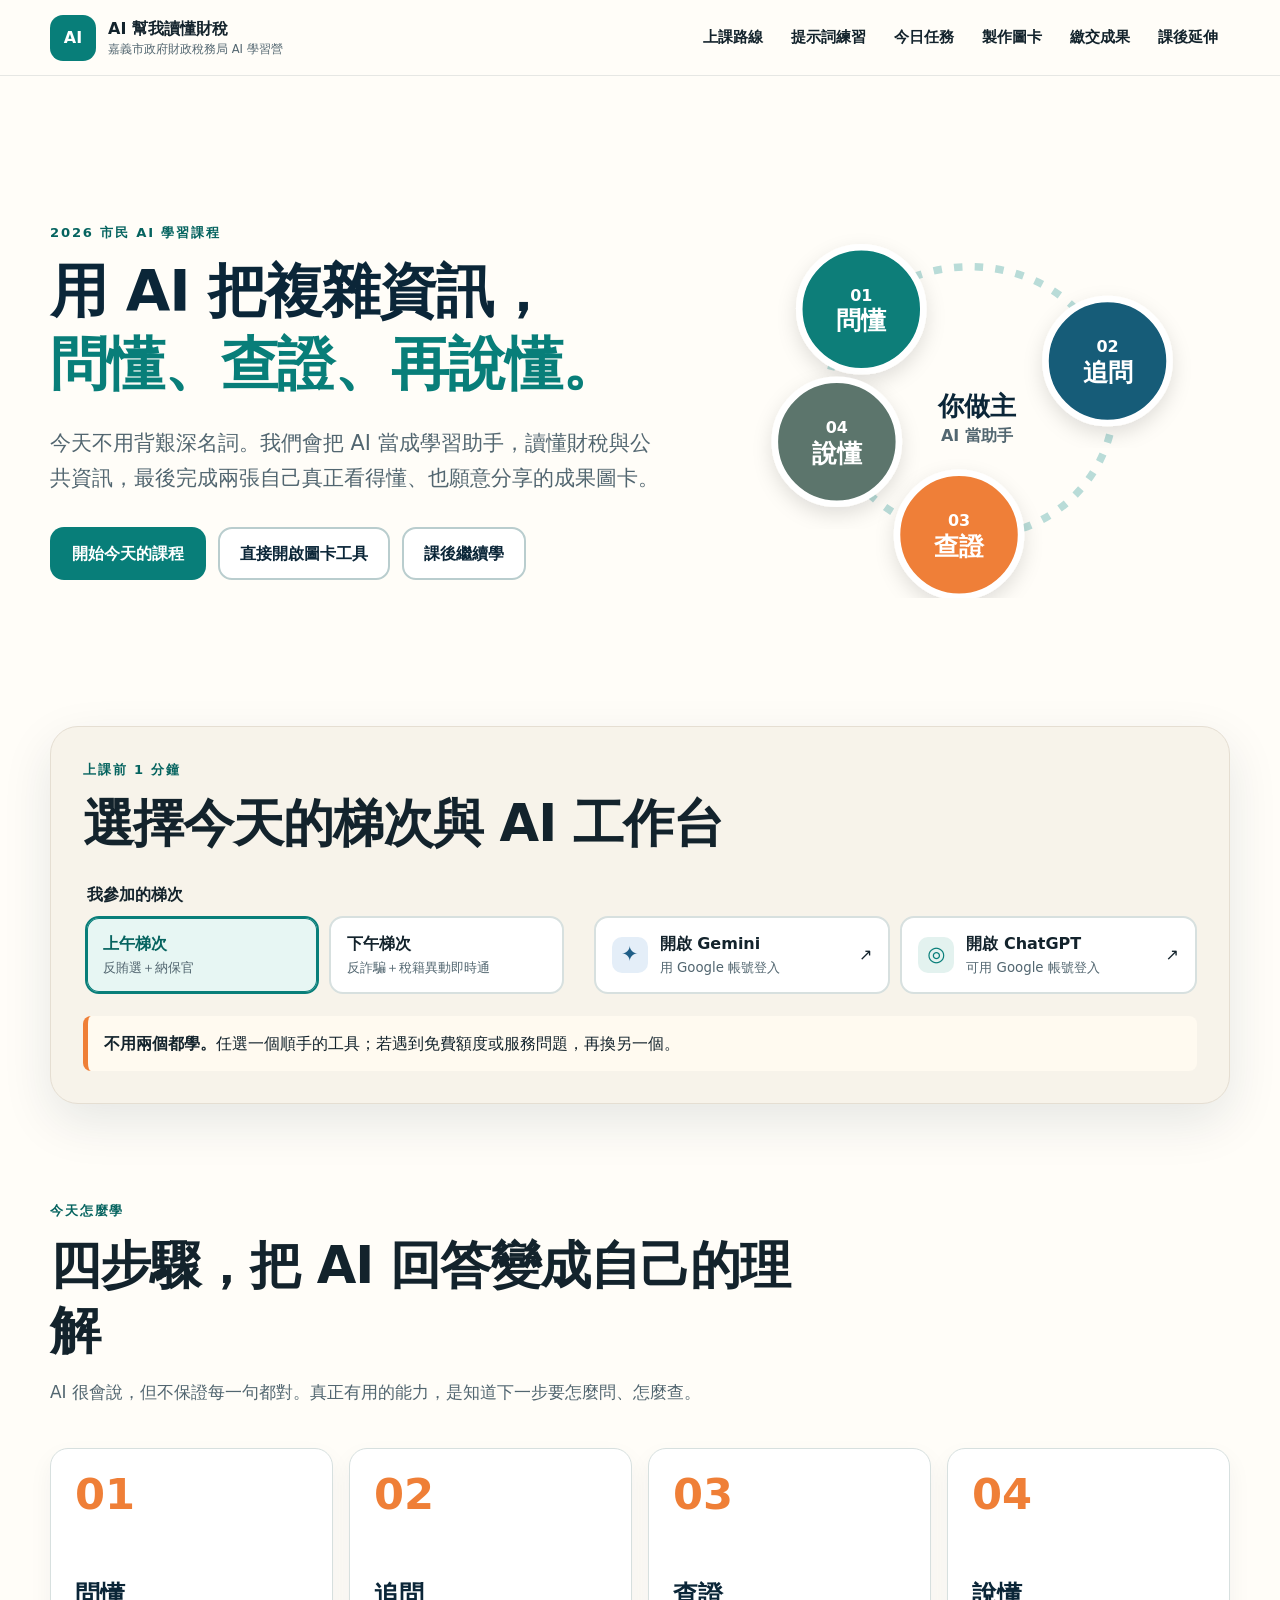
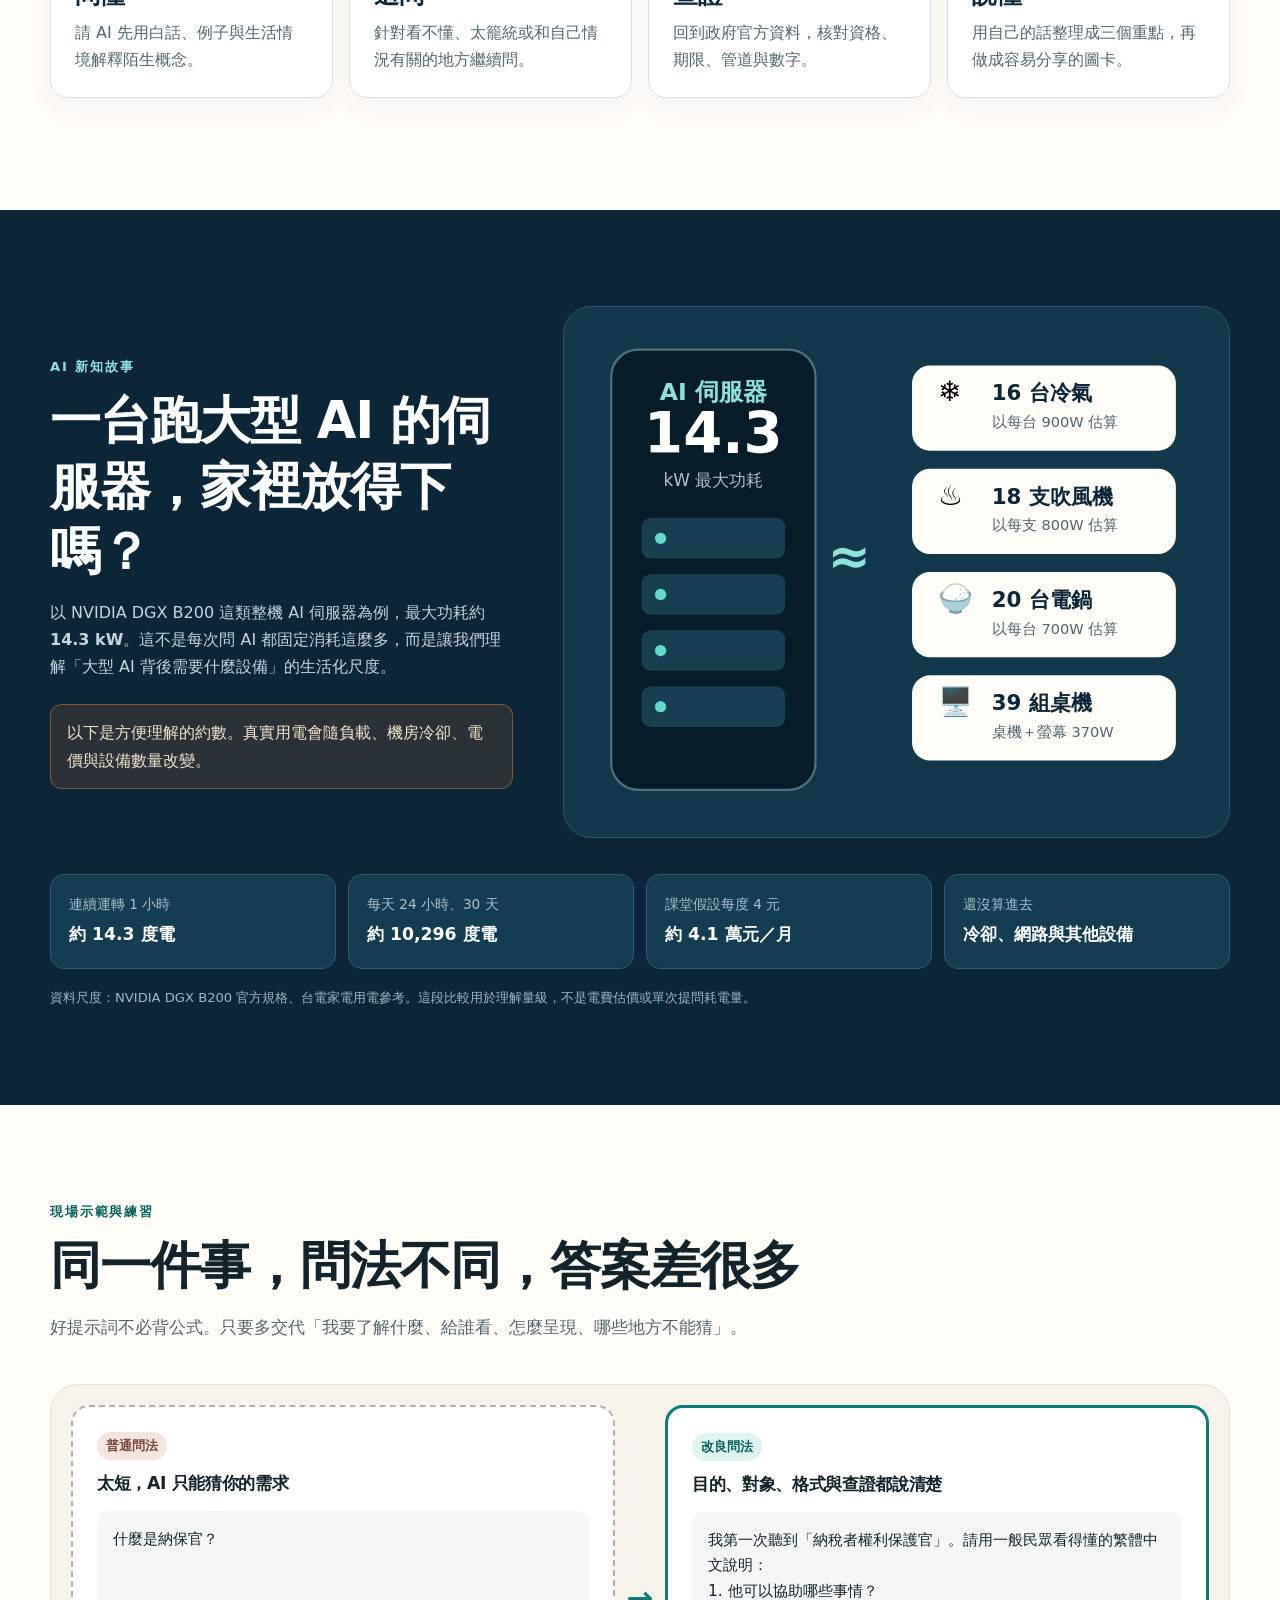
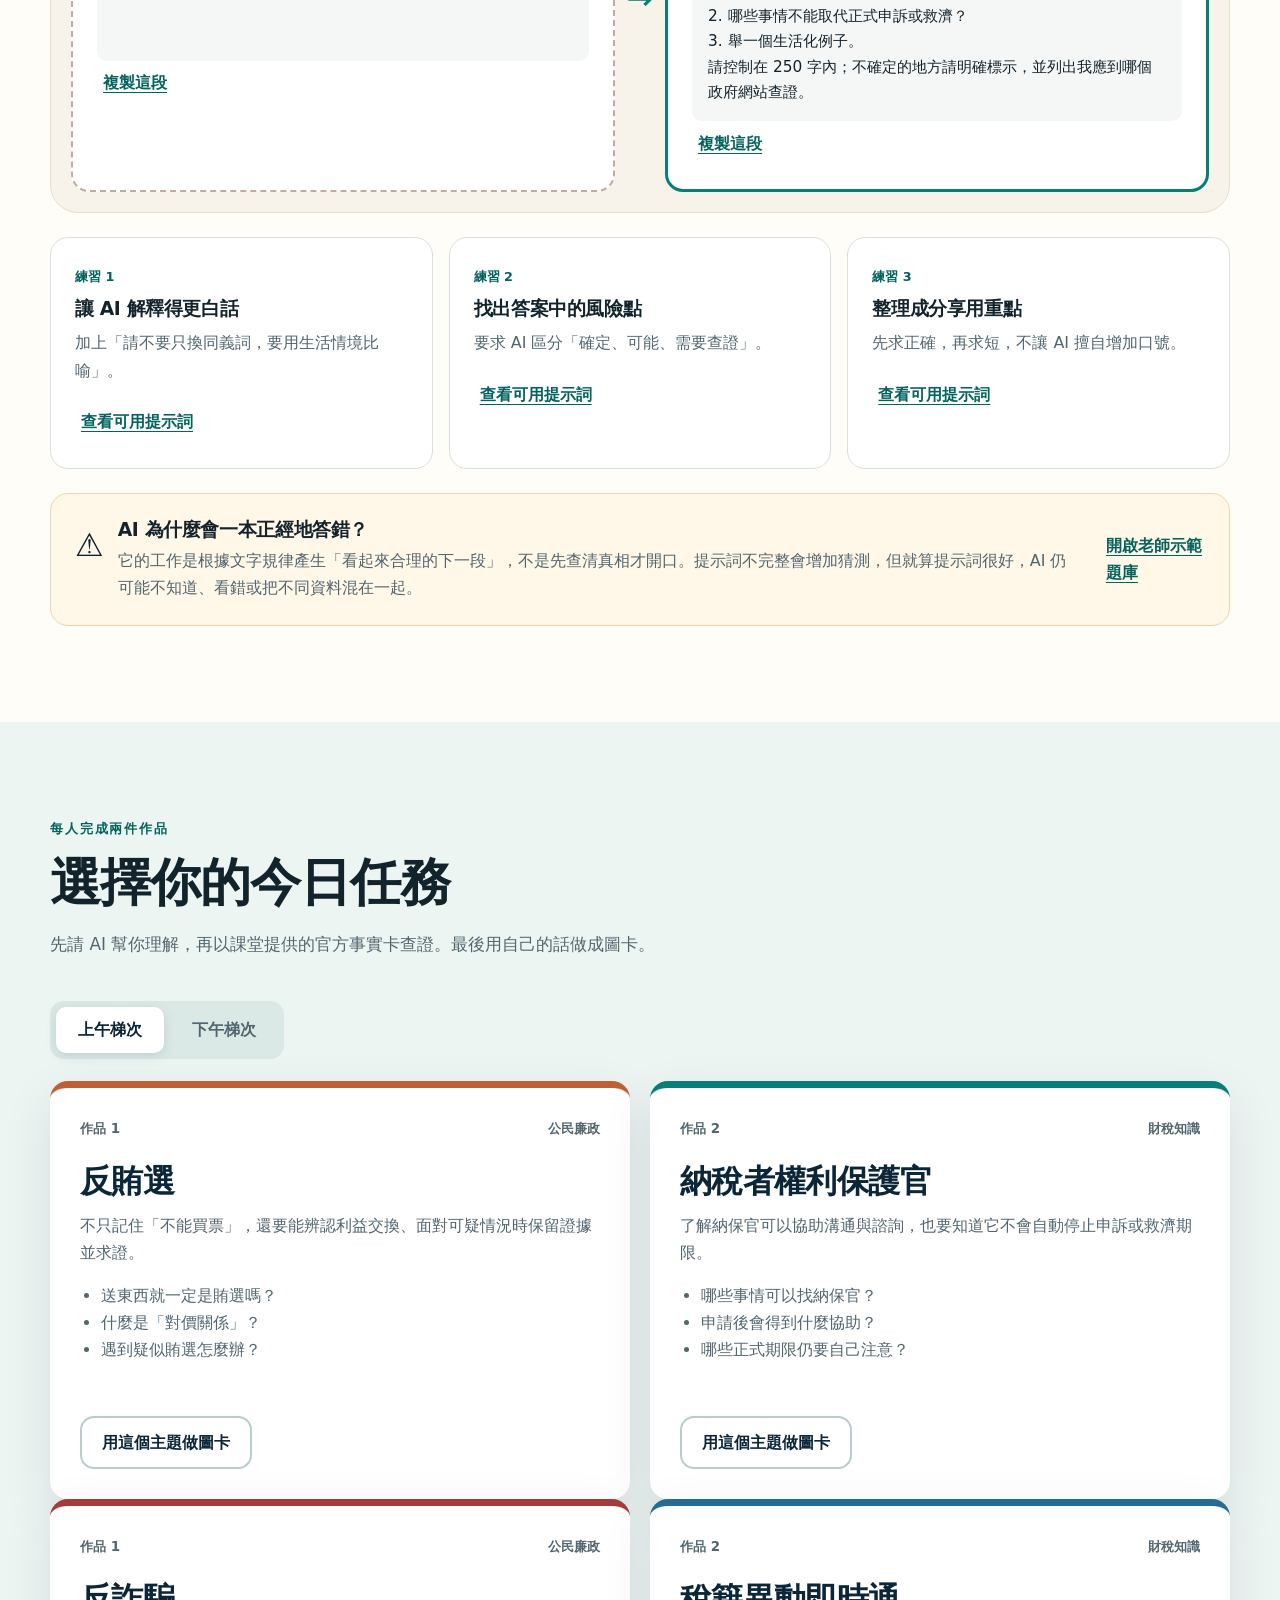
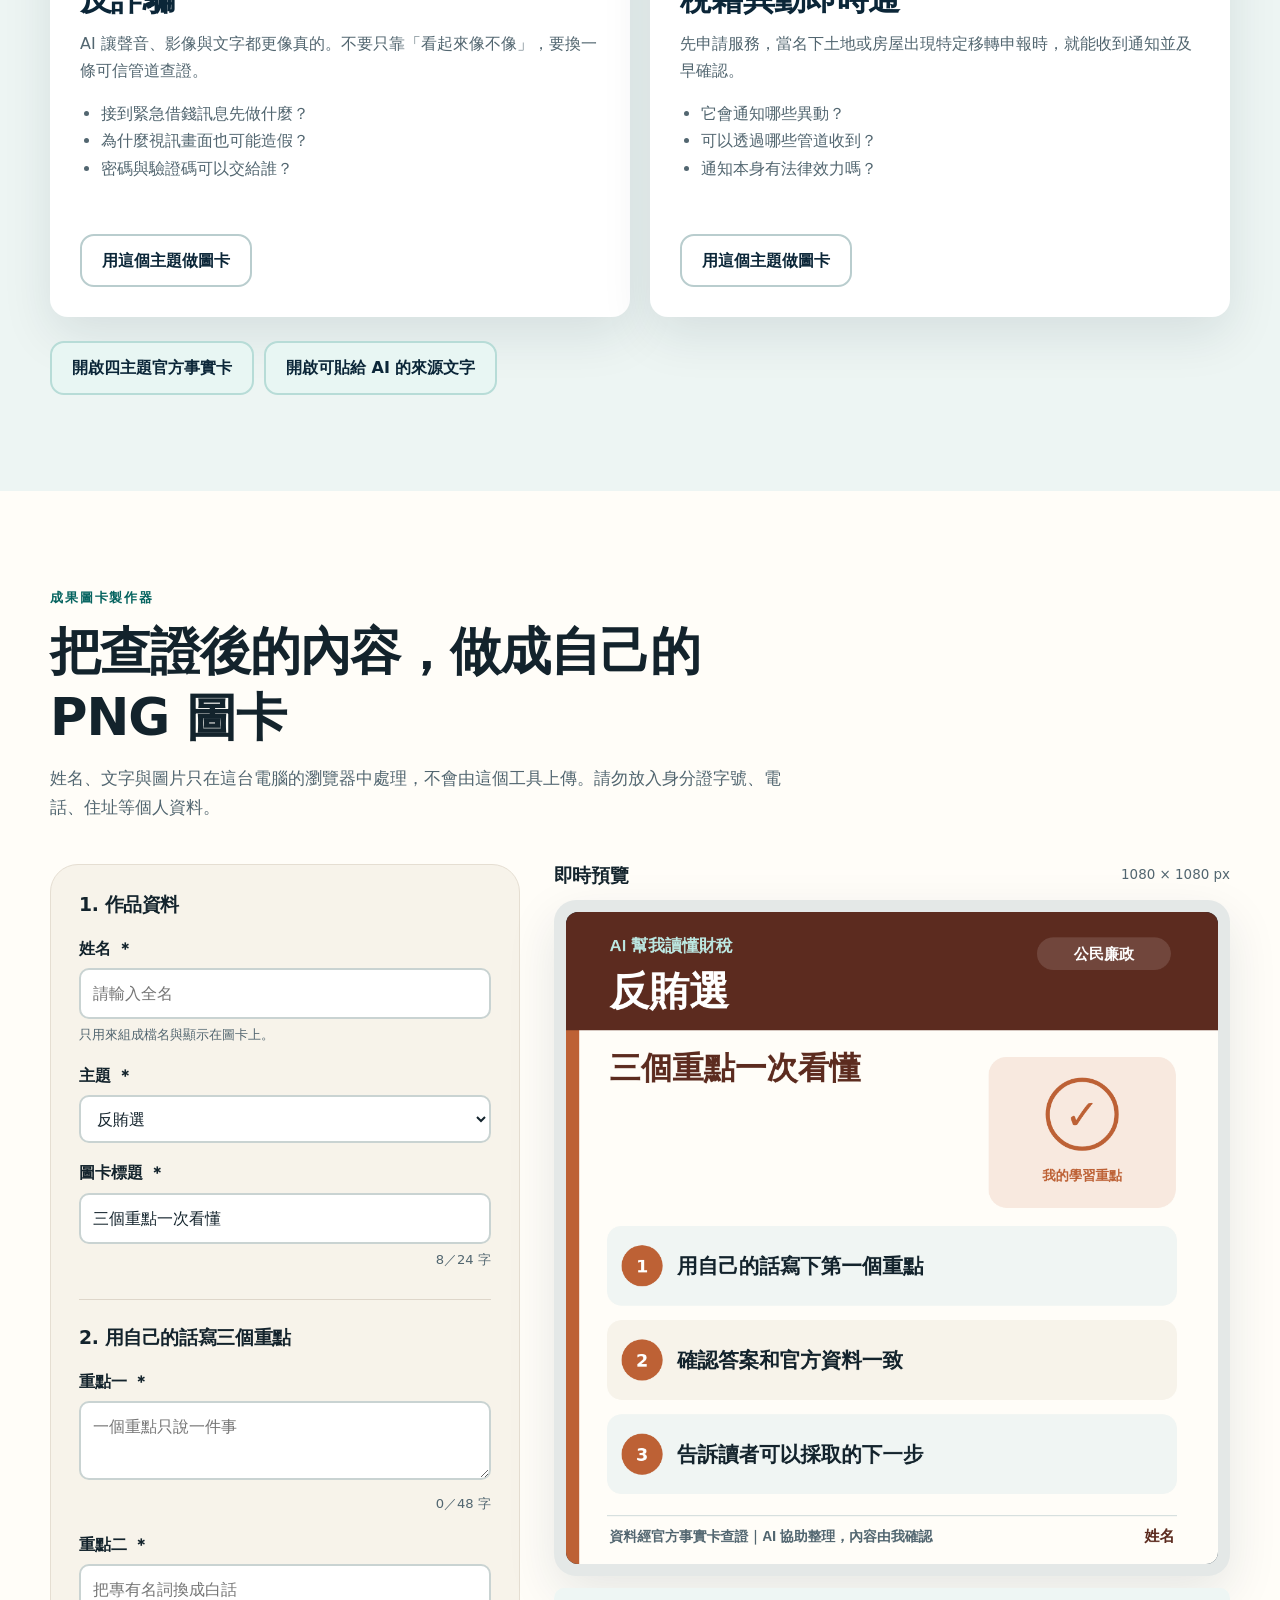
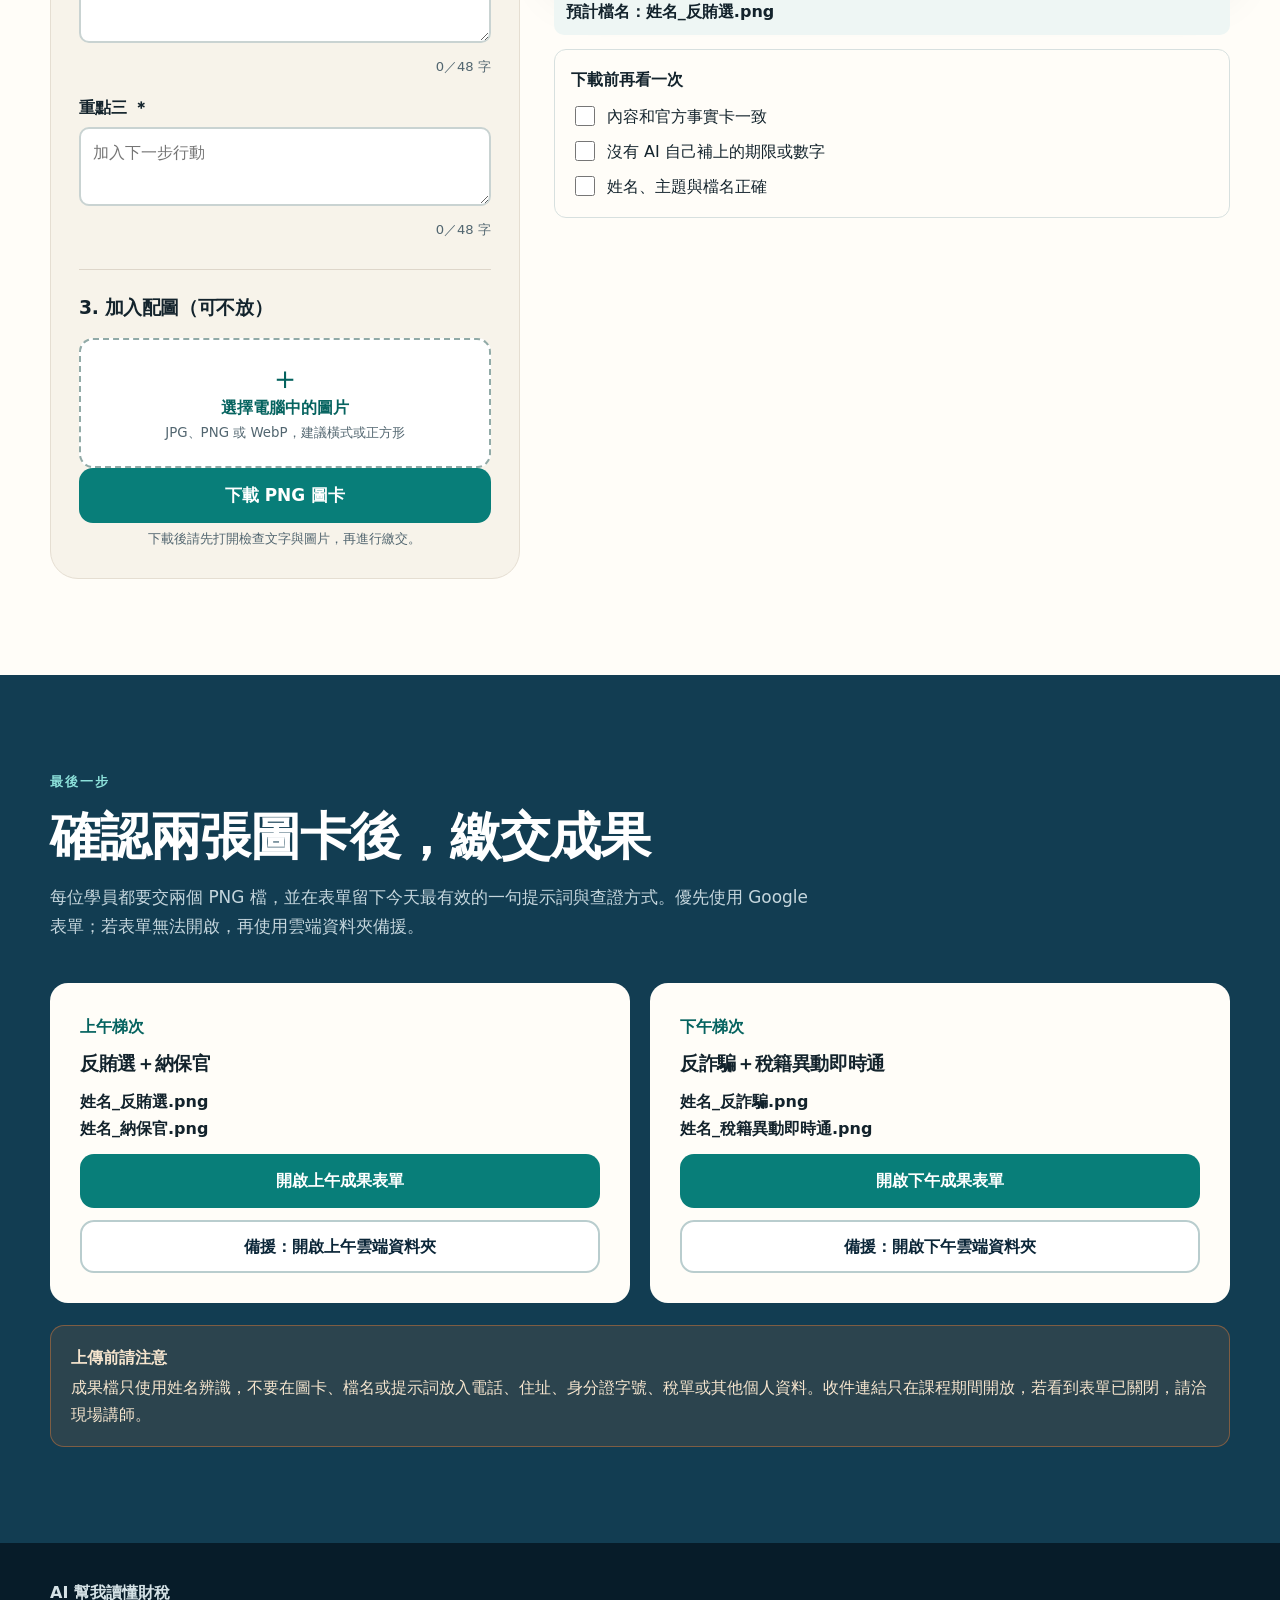
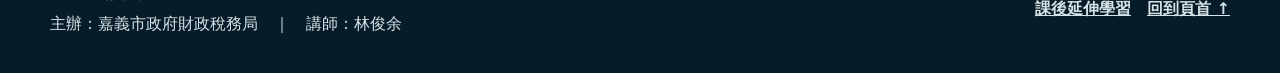
==== index.html @ ab38bad9 "Publish course website" ====
<!doctype html>
<html lang="zh-Hant-TW">
<head>
  <meta charset="utf-8">
  <meta name="viewport" content="width=device-width, initial-scale=1">
  <meta name="description" content="嘉義市政府財政稅務局 AI 學習營課程網站">
  <title>AI 幫我讀懂財稅｜課程學習站</title>
  <link rel="stylesheet" href="assets/styles.css">
</head>
<body>
  <a class="skip-link" href="#main">跳到主要內容</a>
  <header class="site-header">
    <a class="brand" href="#top" aria-label="回到頁首">
      <span class="brand-mark" aria-hidden="true">AI</span>
      <span><strong>AI 幫我讀懂財稅</strong><small>嘉義市政府財政稅務局 AI 學習營</small></span>
    </a>
    <button class="menu-button" type="button" aria-expanded="false" aria-controls="site-nav">課程選單</button>
    <nav id="site-nav" class="site-nav" aria-label="主要選單">
      <a href="#route">上課路線</a>
      <a href="#prompt-lab">提示詞練習</a>
      <a href="#missions">今日任務</a>
      <a href="#card-maker">製作圖卡</a>
      <a href="#submit">繳交成果</a>
      <a href="extension.html">課後延伸</a>
    </nav>
  </header>

  <main id="main">
    <section id="top" class="hero section-shell">
      <div class="hero-copy">
        <p class="eyebrow">2026 市民 AI 學習課程</p>
        <h1>用 AI 把複雜資訊，<br><span>問懂、查證、再說懂。</span></h1>
        <p class="hero-lead">今天不用背艱深名詞。我們會把 AI 當成學習助手，讀懂財稅與公共資訊，最後完成兩張自己真正看得懂、也願意分享的成果圖卡。</p>
        <div class="hero-actions">
          <a class="button button-primary" href="#route">開始今天的課程</a>
          <a class="button button-secondary" href="#card-maker">直接開啟圖卡工具</a>
          <a class="button button-secondary" href="extension.html">課後繼續學</a>
        </div>
      </div>
      <div class="hero-visual" aria-label="問懂、追問、查證、說懂的循環圖">
        <svg viewBox="0 0 520 420" role="img" aria-labelledby="cycle-title cycle-desc">
          <title id="cycle-title">AI 學習四步驟</title>
          <desc id="cycle-desc">依序為問懂、追問、查證、說懂，形成一個學習循環。</desc>
          <defs>
            <filter id="shadow" x="-20%" y="-20%" width="140%" height="140%"><feDropShadow dx="0" dy="8" stdDeviation="10" flood-opacity=".12"/></filter>
          </defs>
          <path class="cycle-path" d="M145 112 C235 30 375 66 407 167 C439 268 354 365 249 352 C144 339 83 244 119 157"/>
          <g filter="url(#shadow)"><circle class="cycle-node node-a" cx="145" cy="112" r="66"/><text x="145" y="103">01</text><text class="node-label" x="145" y="133">問懂</text></g>
          <g filter="url(#shadow)"><circle class="cycle-node node-b" cx="407" cy="167" r="66"/><text x="407" y="158">02</text><text class="node-label" x="407" y="188">追問</text></g>
          <g filter="url(#shadow)"><circle class="cycle-node node-c" cx="249" cy="352" r="66"/><text x="249" y="343">03</text><text class="node-label" x="249" y="373">查證</text></g>
          <g filter="url(#shadow)"><circle class="cycle-node node-d" cx="119" cy="253" r="66"/><text x="119" y="244">04</text><text class="node-label" x="119" y="274">說懂</text></g>
          <text class="cycle-center" x="268" y="225">你做主</text><text class="cycle-center-sub" x="268" y="252">AI 當助手</text>
        </svg>
      </div>
    </section>

    <section class="quick-start section-shell" aria-labelledby="quick-title">
      <div class="section-heading compact"><p class="eyebrow">上課前 1 分鐘</p><h2 id="quick-title">選擇今天的梯次與 AI 工作台</h2></div>
      <div class="quick-grid">
        <fieldset class="cohort-picker">
          <legend>我參加的梯次</legend>
          <label><input type="radio" name="cohort" value="morning" checked><span>上午梯次<small>反賄選＋納保官</small></span></label>
          <label><input type="radio" name="cohort" value="afternoon"><span>下午梯次<small>反詐騙＋稅籍異動即時通</small></span></label>
        </fieldset>
        <div class="workbench-links">
          <a class="tool-card" href="https://gemini.google.com/" target="_blank" rel="noopener noreferrer"><span class="tool-icon gemini" aria-hidden="true">✦</span><span><strong>開啟 Gemini</strong><small>用 Google 帳號登入</small></span><span aria-hidden="true">↗</span></a>
          <a class="tool-card" href="https://chatgpt.com/" target="_blank" rel="noopener noreferrer"><span class="tool-icon chatgpt" aria-hidden="true">◎</span><span><strong>開啟 ChatGPT</strong><small>可用 Google 帳號登入</small></span><span aria-hidden="true">↗</span></a>
        </div>
      </div>
      <p class="notice"><strong>不用兩個都學。</strong>任選一個順手的工具；若遇到免費額度或服務問題，再換另一個。</p>
    </section>

    <section id="route" class="section-shell section-block" aria-labelledby="route-title">
      <div class="section-heading"><p class="eyebrow">今天怎麼學</p><h2 id="route-title">四步驟，把 AI 回答變成自己的理解</h2><p>AI 很會說，但不保證每一句都對。真正有用的能力，是知道下一步要怎麼問、怎麼查。</p></div>
      <ol class="route-grid">
        <li><span>01</span><div><h3>問懂</h3><p>請 AI 先用白話、例子與生活情境解釋陌生概念。</p></div></li>
        <li><span>02</span><div><h3>追問</h3><p>針對看不懂、太籠統或和自己情況有關的地方繼續問。</p></div></li>
        <li><span>03</span><div><h3>查證</h3><p>回到政府官方資料，核對資格、期限、管道與數字。</p></div></li>
        <li><span>04</span><div><h3>說懂</h3><p>用自己的話整理成三個重點，再做成容易分享的圖卡。</p></div></li>
      </ol>
    </section>

    <section class="story-section section-block" aria-labelledby="server-title">
      <div class="section-shell story-grid">
        <div class="section-heading story-copy"><p class="eyebrow light">AI 新知故事</p><h2 id="server-title">一台跑大型 AI 的伺服器，家裡放得下嗎？</h2><p>以 NVIDIA DGX B200 這類整機 AI 伺服器為例，最大功耗約 <strong>14.3 kW</strong>。這不是每次問 AI 都固定消耗這麼多，而是讓我們理解「大型 AI 背後需要什麼設備」的生活化尺度。</p><div class="story-note">以下是方便理解的約數。真實用電會隨負載、機房冷卻、電價與設備數量改變。</div></div>
        <div class="server-drawing" aria-label="AI 伺服器與家電耗電比較示意圖">
          <svg viewBox="0 0 560 440" role="img" aria-labelledby="server-svg-title server-svg-desc">
            <title id="server-svg-title">AI 伺服器耗電的生活比較</title><desc id="server-svg-desc">一台十四點三千瓦的伺服器，大約相當於十六台九百瓦冷氣、十八支八百瓦吹風機、二十台七百瓦電鍋或三十九組三百七十瓦桌上型電腦。</desc>
            <rect class="server-box" x="26" y="22" width="182" height="392" rx="24"/><text class="server-title" x="117" y="67">AI 伺服器</text><text class="server-big" x="117" y="114">14.3</text><text class="server-unit" x="117" y="143">kW 最大功耗</text>
            <g class="server-slots"><rect x="53" y="172" width="128" height="36" rx="8"/><circle cx="70" cy="190" r="5"/><rect x="53" y="222" width="128" height="36" rx="8"/><circle cx="70" cy="240" r="5"/><rect x="53" y="272" width="128" height="36" rx="8"/><circle cx="70" cy="290" r="5"/><rect x="53" y="322" width="128" height="36" rx="8"/><circle cx="70" cy="340" r="5"/></g>
            <text class="equals" x="238" y="222">≈</text>
            <g class="appliance"><rect x="294" y="36" width="235" height="76" rx="16"/><text x="317" y="68">❄️</text><text class="appliance-count" x="365" y="67">16 台冷氣</text><text class="appliance-note" x="365" y="91">以每台 900W 估算</text></g>
            <g class="appliance"><rect x="294" y="128" width="235" height="76" rx="16"/><text x="317" y="160">♨️</text><text class="appliance-count" x="365" y="159">18 支吹風機</text><text class="appliance-note" x="365" y="183">以每支 800W 估算</text></g>
            <g class="appliance"><rect x="294" y="220" width="235" height="76" rx="16"/><text x="317" y="252">🍚</text><text class="appliance-count" x="365" y="251">20 台電鍋</text><text class="appliance-note" x="365" y="275">以每台 700W 估算</text></g>
            <g class="appliance"><rect x="294" y="312" width="235" height="76" rx="16"/><text x="317" y="344">🖥️</text><text class="appliance-count" x="365" y="343">39 組桌機</text><text class="appliance-note" x="365" y="367">桌機＋螢幕 370W</text></g>
          </svg>
        </div>
      </div>
      <div class="section-shell fact-strip">
        <article><span>連續運轉 1 小時</span><strong>約 14.3 度電</strong></article>
        <article><span>每天 24 小時、30 天</span><strong>約 10,296 度電</strong></article>
        <article><span>課堂假設每度 4 元</span><strong>約 4.1 萬元／月</strong></article>
        <article><span>還沒算進去</span><strong>冷卻、網路與其他設備</strong></article>
      </div>
      <div class="section-shell source-line">資料尺度：NVIDIA DGX B200 官方規格、台電家電用電參考。這段比較用於理解量級，不是電費估價或單次提問耗電量。</div>
    </section>

    <section id="prompt-lab" class="section-shell section-block" aria-labelledby="prompt-title">
      <div class="section-heading"><p class="eyebrow">現場示範與練習</p><h2 id="prompt-title">同一件事，問法不同，答案差很多</h2><p>好提示詞不必背公式。只要多交代「我要了解什麼、給誰看、怎麼呈現、哪些地方不能猜」。</p></div>
      <div class="comparison-card">
        <div class="prompt-panel weak"><span class="panel-label">普通問法</span><h3>太短，AI 只能猜你的需求</h3><pre id="prompt-basic">什麼是納保官？</pre><button class="copy-button" type="button" data-copy-target="prompt-basic">複製這段</button></div>
        <div class="prompt-arrow" aria-hidden="true">→</div>
        <div class="prompt-panel strong"><span class="panel-label">改良問法</span><h3>目的、對象、格式與查證都說清楚</h3><pre id="prompt-better">我第一次聽到「納稅者權利保護官」。請用一般民眾看得懂的繁體中文說明：
1. 他可以協助哪些事情？
2. 哪些事情不能取代正式申訴或救濟？
3. 舉一個生活化例子。
請控制在 250 字內；不確定的地方請明確標示，並列出我應到哪個政府網站查證。</pre><button class="copy-button" type="button" data-copy-target="prompt-better">複製這段</button></div>
      </div>
      <div class="practice-grid">
        <article><span class="practice-number">練習 1</span><h3>讓 AI 解釋得更白話</h3><p>加上「請不要只換同義詞，要用生活情境比喻」。</p><button class="text-button reveal-button" type="button" aria-expanded="false">查看可用提示詞</button><div class="reveal" hidden><pre id="practice-1">請把剛才的說明再簡化。假設讀者第一次接觸這個主題，請用一個日常生活情境比喻；專有名詞出現時立刻用括號解釋。</pre><button class="copy-button" type="button" data-copy-target="practice-1">複製</button></div></article>
        <article><span class="practice-number">練習 2</span><h3>找出答案中的風險點</h3><p>要求 AI 區分「確定、可能、需要查證」。</p><button class="text-button reveal-button" type="button" aria-expanded="false">查看可用提示詞</button><div class="reveal" hidden><pre id="practice-2">請重新檢查你上一則回答，把內容分成：①可由官方資料確認 ②依情況而異 ③你不確定。不要補猜，並告訴我每一項應如何查證。</pre><button class="copy-button" type="button" data-copy-target="practice-2">複製</button></div></article>
        <article><span class="practice-number">練習 3</span><h3>整理成分享用重點</h3><p>先求正確，再求短，不讓 AI 擅自增加口號。</p><button class="text-button reveal-button" type="button" aria-expanded="false">查看可用提示詞</button><div class="reveal" hidden><pre id="practice-3">請只根據我貼上的官方資料，整理成 3 個圖卡重點，每點 22 字以內。語氣清楚友善，不製造恐慌，不增加資料中沒有的資格、期限、金額或電話。</pre><button class="copy-button" type="button" data-copy-target="practice-3">複製</button></div></article>
      </div>
      <aside class="wrong-demo"><div><span aria-hidden="true">⚠️</span><div><h3>AI 為什麼會一本正經地答錯？</h3><p>它的工作是根據文字規律產生「看起來合理的下一段」，不是先查清真相才開口。提示詞不完整會增加猜測，但就算提示詞很好，AI 仍可能不知道、看錯或把不同資料混在一起。</p></div></div><a class="text-link" href="resources.html#demo" target="_blank">開啟老師示範題庫</a></aside>
    </section>

    <section id="missions" class="missions-section section-block" aria-labelledby="missions-title">
      <div class="section-shell">
        <div class="section-heading"><p class="eyebrow">每人完成兩件作品</p><h2 id="missions-title">選擇你的今日任務</h2><p>先請 AI 幫你理解，再以課堂提供的官方事實卡查證。最後用自己的話做成圖卡。</p></div>
        <div class="mission-tabs" role="tablist" aria-label="梯次主題">
          <button id="tab-morning" role="tab" aria-selected="true" aria-controls="panel-morning" tabindex="0" data-cohort-tab="morning">上午梯次</button>
          <button id="tab-afternoon" role="tab" aria-selected="false" aria-controls="panel-afternoon" tabindex="-1" data-cohort-tab="afternoon">下午梯次</button>
        </div>
        <div id="panel-morning" class="mission-panel" role="tabpanel" aria-labelledby="tab-morning" data-cohort-panel="morning">
          <article class="mission-card theme-vote"><div class="mission-top"><span>作品 1</span><span>公民廉政</span></div><h3>反賄選</h3><p>不只記住「不能買票」，還要能辨認利益交換、面對可疑情況時保留證據並求證。</p><ul><li>送東西就一定是賄選嗎？</li><li>什麼是「對價關係」？</li><li>遇到疑似賄選怎麼辦？</li></ul><button class="use-topic button button-secondary" type="button" data-topic="反賄選">用這個主題做圖卡</button></article>
          <article class="mission-card theme-taxpayer"><div class="mission-top"><span>作品 2</span><span>財稅知識</span></div><h3>納稅者權利保護官</h3><p>了解納保官可以協助溝通與諮詢，也要知道它不會自動停止申訴或救濟期限。</p><ul><li>哪些事情可以找納保官？</li><li>申請後會得到什麼協助？</li><li>哪些正式期限仍要自己注意？</li></ul><button class="use-topic button button-secondary" type="button" data-topic="納保官">用這個主題做圖卡</button></article>
        </div>
        <div id="panel-afternoon" class="mission-panel" role="tabpanel" aria-labelledby="tab-afternoon" data-cohort-panel="afternoon" hidden>
          <article class="mission-card theme-scam"><div class="mission-top"><span>作品 1</span><span>公民廉政</span></div><h3>反詐騙</h3><p>AI 讓聲音、影像與文字都更像真的。不要只靠「看起來像不像」，要換一條可信管道查證。</p><ul><li>接到緊急借錢訊息先做什麼？</li><li>為什麼視訊畫面也可能造假？</li><li>密碼與驗證碼可以交給誰？</li></ul><button class="use-topic button button-secondary" type="button" data-topic="反詐騙">用這個主題做圖卡</button></article>
          <article class="mission-card theme-notify"><div class="mission-top"><span>作品 2</span><span>財稅知識</span></div><h3>稅籍異動即時通</h3><p>先申請服務，當名下土地或房屋出現特定移轉申報時，就能收到通知並及早確認。</p><ul><li>它會通知哪些異動？</li><li>可以透過哪些管道收到？</li><li>通知本身有法律效力嗎？</li></ul><button class="use-topic button button-secondary" type="button" data-topic="稅籍異動即時通">用這個主題做圖卡</button></article>
        </div>
        <div class="fact-actions"><a class="button button-light" href="resources.html#facts" target="_blank">開啟四主題官方事實卡</a><a class="button button-light" href="resources.html#ai-text" target="_blank">開啟可貼給 AI 的來源文字</a></div>
      </div>
    </section>

    <section id="card-maker" class="section-shell section-block" aria-labelledby="maker-title">
      <div class="section-heading"><p class="eyebrow">成果圖卡製作器</p><h2 id="maker-title">把查證後的內容，做成自己的 PNG 圖卡</h2><p>姓名、文字與圖片只在這台電腦的瀏覽器中處理，不會由這個工具上傳。請勿放入身分證字號、電話、住址等個人資料。</p></div>
      <div class="maker-layout">
        <form id="card-form" class="maker-form" novalidate>
          <div class="form-section"><h3>1. 作品資料</h3>
            <label for="student-name">姓名 <span aria-hidden="true">＊</span></label><input id="student-name" name="studentName" type="text" maxlength="20" autocomplete="name" required placeholder="請輸入全名"><p class="field-help">只用來組成檔名與顯示在圖卡上。</p>
            <label for="topic">主題 <span aria-hidden="true">＊</span></label><select id="topic" name="topic" required><option value="反賄選">反賄選</option><option value="納保官">納稅者權利保護官（納保官）</option><option value="反詐騙">反詐騙</option><option value="稅籍異動即時通">稅籍異動即時通</option></select>
            <label for="card-title">圖卡標題 <span aria-hidden="true">＊</span></label><input id="card-title" name="cardTitle" type="text" maxlength="24" required value="三個重點一次看懂"><p class="counter"><span id="title-count">8</span>／24 字</p>
          </div>
          <div class="form-section"><h3>2. 用自己的話寫三個重點</h3>
            <label for="point-1">重點一 <span aria-hidden="true">＊</span></label><textarea id="point-1" name="point1" rows="2" maxlength="48" required placeholder="一個重點只說一件事"></textarea><p class="counter"><span id="point-1-count">0</span>／48 字</p>
            <label for="point-2">重點二 <span aria-hidden="true">＊</span></label><textarea id="point-2" name="point2" rows="2" maxlength="48" required placeholder="把專有名詞換成白話"></textarea><p class="counter"><span id="point-2-count">0</span>／48 字</p>
            <label for="point-3">重點三 <span aria-hidden="true">＊</span></label><textarea id="point-3" name="point3" rows="2" maxlength="48" required placeholder="加入下一步行動"></textarea><p class="counter"><span id="point-3-count">0</span>／48 字</p>
          </div>
          <div class="form-section"><h3>3. 加入配圖（可不放）</h3><label class="upload-zone" for="card-image"><span aria-hidden="true">＋</span><strong>選擇電腦中的圖片</strong><small>JPG、PNG 或 WebP，建議橫式或正方形</small></label><input id="card-image" name="cardImage" class="visually-hidden" type="file" accept="image/jpeg,image/png,image/webp"><button id="remove-image" class="text-button" type="button" hidden>移除圖片</button></div>
          <div id="form-error" class="form-error" role="alert" hidden></div>
          <button id="download-card" class="button button-primary button-wide" type="submit">下載 PNG 圖卡</button>
          <p class="field-help center">下載後請先打開檢查文字與圖片，再進行繳交。</p>
        </form>
        <div class="preview-column"><div class="preview-heading"><h3>即時預覽</h3><span>1080 × 1080 px</span></div><div class="canvas-wrap"><canvas id="card-canvas" width="1080" height="1080" aria-label="成果圖卡預覽"></canvas></div><p id="filename-preview" class="filename-preview">預計檔名：姓名_反賄選.png</p><div class="checklist"><strong>下載前再看一次</strong><label><input type="checkbox">內容和官方事實卡一致</label><label><input type="checkbox">沒有 AI 自己補上的期限或數字</label><label><input type="checkbox">姓名、主題與檔名正確</label></div></div>
      </div>
    </section>

    <section id="submit" class="submit-section section-block" aria-labelledby="submit-title">
      <div class="section-shell">
        <div class="section-heading"><p class="eyebrow light">最後一步</p><h2 id="submit-title">確認兩張圖卡後，繳交成果</h2><p>每位學員都要交兩個 PNG 檔，並在表單留下今天最有效的一句提示詞與查證方式。優先使用 Google 表單；若表單無法開啟，再使用雲端資料夾備援。</p></div>
        <div class="submit-grid">
          <article class="submit-card" data-submit-card="morning"><span>上午梯次</span><h3>反賄選＋納保官</h3><p><code>姓名_反賄選.png</code><br><code>姓名_納保官.png</code></p><a class="button button-primary" href="https://docs.google.com/forms/d/e/1FAIpQLSd3ydXSgrYKZbpYCspHAs-XYDpnMAu1il3m8MQd78gk2CXrUw/viewform" target="_blank" rel="noopener noreferrer">開啟上午成果表單</a><a class="button button-secondary" href="https://drive.google.com/drive/folders/1KJsG8ozcpKc1RNcKIgvXk86dbt3UU6ux?usp=sharing" target="_blank" rel="noopener noreferrer">備援：開啟上午雲端資料夾</a></article>
          <article class="submit-card" data-submit-card="afternoon"><span>下午梯次</span><h3>反詐騙＋稅籍異動即時通</h3><p><code>姓名_反詐騙.png</code><br><code>姓名_稅籍異動即時通.png</code></p><a class="button button-primary" href="https://docs.google.com/forms/d/e/1FAIpQLSfK9-ul-2r9FEjYJHlQvpvjmTSe5FhxYTfVu7NyKhUPfyAdAQ/viewform" target="_blank" rel="noopener noreferrer">開啟下午成果表單</a><a class="button button-secondary" href="https://drive.google.com/drive/folders/1QihY95gy1hiWLjQ7pZzLiJ_zbjHeZdxG?usp=sharing" target="_blank" rel="noopener noreferrer">備援：開啟下午雲端資料夾</a></article>
        </div>
        <div class="privacy-reminder"><strong>上傳前請注意</strong><p>成果檔只使用姓名辨識，不要在圖卡、檔名或提示詞放入電話、住址、身分證字號、稅單或其他個人資料。收件連結只在課程期間開放，若看到表單已關閉，請洽現場講師。</p></div>
      </div>
    </section>
  </main>

  <footer class="site-footer"><div><strong>AI 幫我讀懂財稅</strong><p>主辦：嘉義市政府財政稅務局　｜　講師：林俊余</p></div><div class="footer-links"><a href="extension.html">課後延伸學習</a><a href="#top">回到頁首 ↑</a></div></footer>
  <div id="toast" class="toast" role="status" aria-live="polite" aria-atomic="true"></div>
  <script src="assets/app.js"></script>
</body>
</html>
---- assets/styles.css ----
:root {
  --navy: #0b2638;
  --navy-2: #123d52;
  --teal: #087e79;
  --teal-dark: #05635f;
  --orange: #ef7f37;
  --cream: #f7f3ea;
  --paper: #fffdf8;
  --ink: #13232c;
  --muted: #526670;
  --line: #d7e0df;
  --white: #fff;
  --danger: #a52a2a;
  --shadow: 0 18px 50px rgba(11, 38, 56, .1);
  --radius-lg: 28px;
  --radius-md: 18px;
  --content: 1180px;
}

* { box-sizing: border-box; }
html { scroll-behavior: smooth; }
body { margin: 0; color: var(--ink); background: var(--paper); font-family: "PingFang TC", "Noto Sans TC", "Microsoft JhengHei", system-ui, sans-serif; line-height: 1.7; }
button, input, textarea, select { font: inherit; }
button, a { -webkit-tap-highlight-color: transparent; }
a { color: inherit; }
img, svg, canvas { display: block; max-width: 100%; }
h1, h2, h3, p { margin-top: 0; }
h1, h2, h3 { line-height: 1.28; letter-spacing: -.02em; }
button:focus-visible, a:focus-visible, input:focus-visible, textarea:focus-visible, select:focus-visible { outline: 4px solid #f5b942; outline-offset: 3px; }
.skip-link { position: fixed; z-index: 1000; top: 12px; left: 12px; transform: translateY(-160%); padding: 10px 18px; background: var(--white); border-radius: 10px; font-weight: 800; }
.skip-link:focus { transform: translateY(0); }
.section-shell { width: min(var(--content), calc(100% - 40px)); margin-inline: auto; }
.section-block { padding-block: 96px; scroll-margin-top: 88px; }
.eyebrow { margin-bottom: 10px; color: var(--teal-dark); font-size: .82rem; font-weight: 900; letter-spacing: .14em; text-transform: uppercase; }
.eyebrow.light { color: #8de2db; }
.section-heading { max-width: 760px; margin-bottom: 42px; }
.section-heading.compact { margin-bottom: 24px; }
.section-heading h2 { margin-bottom: 14px; font-size: clamp(2rem, 4vw, 3.2rem); }
.section-heading p:last-child { color: var(--muted); font-size: 1.06rem; }
.button { min-height: 48px; display: inline-flex; align-items: center; justify-content: center; gap: 8px; padding: 11px 20px; border: 2px solid transparent; border-radius: 14px; text-decoration: none; font-weight: 800; cursor: pointer; transition: transform .18s ease, background .18s ease, border-color .18s ease; }
.button:hover:not(:disabled) { transform: translateY(-2px); }
.button-primary { color: var(--white); background: var(--teal); }
.button-primary:hover { background: var(--teal-dark); }
.button-secondary { color: var(--navy); background: var(--white); border-color: #b9cdce; }
.button-secondary:hover { border-color: var(--teal); }
.button-light { color: var(--navy); background: #e8f6f3; border-color: #b7dcd7; }
.button-muted { color: #66767d; background: #dfe6e5; cursor: not-allowed; }
.button-wide { width: 100%; font-size: 1.06rem; }
.text-button, .copy-button { min-height: 44px; border: 0; color: var(--teal-dark); background: transparent; font-weight: 800; text-decoration: underline; text-underline-offset: 4px; cursor: pointer; }
.text-link { color: var(--teal-dark); font-weight: 800; text-underline-offset: 4px; }

.site-header { position: sticky; z-index: 100; top: 0; min-height: 76px; display: flex; align-items: center; justify-content: space-between; gap: 24px; padding: 10px max(20px, calc((100% - var(--content)) / 2)); background: rgba(255, 253, 248, .96); border-bottom: 1px solid rgba(11, 38, 56, .1); backdrop-filter: blur(14px); }
.brand { display: flex; align-items: center; gap: 12px; text-decoration: none; line-height: 1.25; }
.brand-mark { width: 46px; height: 46px; display: grid; place-items: center; color: var(--white); background: var(--teal); border-radius: 13px; font-weight: 900; }
.brand strong, .brand small { display: block; }
.brand small { margin-top: 3px; color: var(--muted); font-size: .72rem; }
.site-nav { display: flex; gap: 4px; }
.site-nav a { min-height: 44px; display: flex; align-items: center; padding: 8px 12px; border-radius: 10px; text-decoration: none; font-size: .94rem; font-weight: 750; }
.site-nav a:hover { background: #e9f3f1; }
.menu-button { display: none; min-height: 44px; padding: 8px 14px; color: var(--navy); background: var(--white); border: 1px solid var(--line); border-radius: 10px; font-weight: 800; }

.hero { min-height: 650px; display: grid; grid-template-columns: 1.08fr .92fr; align-items: center; gap: 48px; padding-block: 72px; }
.hero h1 { margin-bottom: 24px; color: var(--navy); font-size: clamp(2.7rem, 4.5vw, 3.8rem); }
.hero h1 span { color: var(--teal); }
.hero-lead { max-width: 690px; color: var(--muted); font-size: clamp(1.08rem, 2vw, 1.3rem); }
.hero-actions { display: flex; flex-wrap: wrap; gap: 12px; margin-top: 30px; }
.hero-visual { padding: 16px; }
.cycle-path { fill: none; stroke: #b9dcd8; stroke-width: 8; stroke-dasharray: 9 13; }
.cycle-node { stroke: var(--white); stroke-width: 7; }
.node-a { fill: #087e79; }.node-b { fill: #155b78; }.node-c { fill: #ef7f37; }.node-d { fill: #5b756c; }
.hero-visual text { fill: var(--white); font-size: 17px; font-weight: 800; text-anchor: middle; }
.hero-visual .node-label { font-size: 27px; }
.hero-visual .cycle-center { fill: var(--navy); font-size: 28px; }.hero-visual .cycle-center-sub { fill: var(--muted); font-size: 17px; }

.quick-start { padding: 32px; background: var(--cream); border: 1px solid #e5ded2; border-radius: var(--radius-lg); box-shadow: var(--shadow); }
.quick-grid { display: grid; grid-template-columns: 1fr 1.25fr; gap: 28px; }
.cohort-picker { display: grid; grid-template-columns: 1fr 1fr; gap: 10px; padding: 0; border: 0; }
.cohort-picker legend { margin-bottom: 8px; font-weight: 900; }
.cohort-picker label { cursor: pointer; }
.cohort-picker input { position: absolute; opacity: 0; pointer-events: none; }
.cohort-picker label span { min-height: 78px; display: flex; flex-direction: column; justify-content: center; padding: 12px 16px; background: var(--white); border: 2px solid var(--line); border-radius: 14px; font-weight: 900; }
.cohort-picker label small { color: var(--muted); font-weight: 500; }
.cohort-picker input:checked + span { color: var(--teal-dark); background: #e7f6f3; border-color: var(--teal); box-shadow: inset 0 0 0 1px var(--teal); }
.cohort-picker input:focus-visible + span { outline: 4px solid #f5b942; outline-offset: 3px; }
.workbench-links { display: grid; grid-template-columns: 1fr 1fr; gap: 10px; align-content: end; }
.tool-card { min-height: 78px; display: grid; grid-template-columns: auto 1fr auto; align-items: center; gap: 12px; padding: 12px 16px; background: var(--white); border: 2px solid var(--line); border-radius: 14px; text-decoration: none; }
.tool-card:hover { border-color: var(--teal); }
.tool-card strong, .tool-card small { display: block; }.tool-card small { color: var(--muted); }
.tool-icon { width: 36px; height: 36px; display: grid; place-items: center; border-radius: 10px; font-size: 1.3rem; }.tool-icon.gemini { color: #1f5e87; background: #e4eef8; }.tool-icon.chatgpt { color: #087e79; background: #e3f2ef; }
.notice { margin: 22px 0 0; padding: 14px 16px; background: #fffaf0; border-left: 5px solid var(--orange); border-radius: 8px; }

.route-grid { display: grid; grid-template-columns: repeat(4, 1fr); gap: 16px; padding: 0; list-style: none; }
.route-grid li { min-height: 250px; display: flex; flex-direction: column; justify-content: space-between; padding: 24px; background: var(--white); border: 1px solid var(--line); border-radius: var(--radius-md); box-shadow: 0 10px 25px rgba(11, 38, 56, .05); }
.route-grid li > span { color: var(--orange); font-size: 2.7rem; font-weight: 900; line-height: 1; }
.route-grid h3 { margin-bottom: 8px; color: var(--navy); font-size: 1.55rem; }.route-grid p { margin-bottom: 0; color: var(--muted); }

.story-section { color: var(--white); background: var(--navy); }
.story-grid { display: grid; grid-template-columns: .82fr 1.18fr; align-items: center; gap: 50px; }
.story-copy { margin-bottom: 0; }.story-copy h2 { color: var(--white); }.story-copy p:last-of-type { color: #c5d6dd; }
.story-note { margin-top: 24px; padding: 14px 16px; color: #f6e5ce; background: rgba(239,127,55,.14); border: 1px solid rgba(239,127,55,.45); border-radius: 12px; }
.server-drawing { padding: 18px; background: #11384b; border: 1px solid #2c5668; border-radius: var(--radius-lg); }
.server-box { fill: #071c29; stroke: #4e7180; stroke-width: 2; }.server-title { fill: #8de2db; text-anchor: middle; font-size: 21px; font-weight: 800; }.server-big { fill: white; text-anchor: middle; font-size: 50px; font-weight: 900; }.server-unit { fill: #aac2cc; text-anchor: middle; font-size: 15px; }.server-slots rect { fill: #173f52; }.server-slots circle { fill: #66d9cc; }.equals { fill: #8de2db; text-anchor: middle; font-size: 46px; font-weight: 900; }.appliance rect { fill: #fffdf8; }.appliance > text:first-of-type { font-size: 25px; }.appliance-count { fill: var(--navy); font-size: 19px; font-weight: 900; }.appliance-note { fill: #526670; font-size: 13px; }
.fact-strip { display: grid; grid-template-columns: repeat(4, 1fr); gap: 12px; margin-top: 36px; }
.fact-strip article { padding: 18px; background: #123d52; border: 1px solid #315c6e; border-radius: 14px; }.fact-strip span, .fact-strip strong { display: block; }.fact-strip span { color: #aac2cc; font-size: .85rem; }.fact-strip strong { margin-top: 4px; color: #fff; font-size: 1.08rem; }
.source-line { margin-top: 18px; color: #9eb7c1; font-size: .82rem; }

.comparison-card { display: grid; grid-template-columns: 1fr 50px 1fr; align-items: center; padding: 20px; background: var(--cream); border: 1px solid #e5ded2; border-radius: var(--radius-lg); }
.prompt-panel { align-self: stretch; padding: 24px; background: var(--white); border-radius: var(--radius-md); }.prompt-panel.strong { border: 3px solid var(--teal); }.prompt-panel.weak { border: 2px dashed #c3aaa0; }
.panel-label { display: inline-block; margin-bottom: 12px; padding: 3px 9px; border-radius: 99px; font-size: .8rem; font-weight: 900; }.weak .panel-label { color: #7b4639; background: #f6e4de; }.strong .panel-label { color: #05635f; background: #dff4f0; }
.prompt-panel h3 { font-size: 1.08rem; }
pre { margin: 0; white-space: pre-wrap; overflow-wrap: anywhere; font-family: inherit; font-size: .96rem; line-height: 1.65; }
.prompt-panel pre { min-height: 150px; padding: 16px; background: #f5f7f6; border-radius: 10px; }
.prompt-arrow { color: var(--teal); text-align: center; font-size: 2rem; font-weight: 900; }
.practice-grid { display: grid; grid-template-columns: repeat(3, 1fr); gap: 16px; margin-top: 24px; }.practice-grid article { padding: 24px; background: var(--white); border: 1px solid var(--line); border-radius: var(--radius-md); }.practice-number { color: var(--teal-dark); font-size: .8rem; font-weight: 900; }.practice-grid h3 { margin: 8px 0; }.practice-grid p { color: var(--muted); }.reveal { margin-top: 12px; padding: 15px; background: #eef6f4; border-radius: 10px; }.reveal .copy-button { display: block; margin-top: 8px; }
.wrong-demo { display: flex; align-items: center; justify-content: space-between; gap: 28px; margin-top: 24px; padding: 24px; background: #fff7e8; border: 1px solid #efd5a5; border-radius: var(--radius-md); }.wrong-demo > div { display: flex; gap: 14px; }.wrong-demo > div > span { font-size: 2rem; }.wrong-demo h3 { margin-bottom: 5px; }.wrong-demo p { margin: 0; color: var(--muted); }

.missions-section { background: #edf5f3; }
.mission-tabs { display: inline-flex; gap: 6px; margin-bottom: 22px; padding: 6px; background: #dbe9e6; border-radius: 14px; }.mission-tabs button { min-height: 46px; padding: 8px 22px; color: var(--muted); background: transparent; border: 0; border-radius: 10px; font-weight: 900; cursor: pointer; }.mission-tabs button[aria-selected="true"] { color: var(--navy); background: var(--white); box-shadow: 0 3px 12px rgba(11,38,56,.12); }
.mission-panel { display: grid; grid-template-columns: 1fr 1fr; gap: 20px; }.mission-card { padding: 30px; background: var(--white); border-top: 7px solid var(--teal); border-radius: var(--radius-md); box-shadow: var(--shadow); }.mission-card.theme-vote { border-color: #bd6135; }.mission-card.theme-taxpayer { border-color: #087e79; }.mission-card.theme-scam { border-color: #a53b3b; }.mission-card.theme-notify { border-color: #266b93; }
.mission-top { display: flex; justify-content: space-between; color: var(--muted); font-size: .84rem; font-weight: 800; }.mission-card h3 { margin: 20px 0 10px; color: var(--navy); font-size: 2rem; }.mission-card p, .mission-card li { color: var(--muted); }.mission-card ul { min-height: 118px; padding-left: 1.3em; }.fact-actions { display: flex; flex-wrap: wrap; gap: 10px; margin-top: 24px; }

.maker-layout { display: grid; grid-template-columns: minmax(0, .82fr) minmax(420px, 1.18fr); align-items: start; gap: 34px; }
.maker-form { padding: 28px; background: var(--cream); border: 1px solid #e5ded2; border-radius: var(--radius-lg); }.form-section + .form-section { margin-top: 28px; padding-top: 26px; border-top: 1px solid #ded6ca; }.form-section h3 { margin-bottom: 18px; }
.maker-form label:not(.upload-zone) { display: block; margin: 16px 0 6px; font-weight: 850; }.maker-form input[type="text"], .maker-form textarea, .maker-form select { width: 100%; min-height: 48px; padding: 10px 12px; color: var(--ink); background: var(--white); border: 2px solid #c9d3d2; border-radius: 10px; }.maker-form textarea { resize: vertical; }.maker-form input:focus, .maker-form textarea:focus, .maker-form select:focus { border-color: var(--teal); }.field-help, .counter { margin: 5px 0 0; color: var(--muted); font-size: .82rem; }.counter { text-align: right; }.field-help.center { text-align: center; }
.upload-zone { min-height: 130px; display: flex; flex-direction: column; align-items: center; justify-content: center; padding: 18px; color: var(--teal-dark); background: var(--white); border: 2px dashed #91aaa7; border-radius: 14px; text-align: center; cursor: pointer; }.upload-zone > span { font-size: 2rem; line-height: 1; }.upload-zone small { color: var(--muted); }.visually-hidden { position: absolute !important; width: 1px !important; height: 1px !important; padding: 0 !important; margin: -1px !important; overflow: hidden !important; clip: rect(0,0,0,0) !important; white-space: nowrap !important; border: 0 !important; }
.form-error { margin: 22px 0 12px; padding: 12px 14px; color: #7a1f1f; background: #fce8e8; border: 1px solid #e5aaaa; border-radius: 10px; font-weight: 700; }
.preview-column { position: sticky; top: 100px; }.preview-heading { display: flex; align-items: center; justify-content: space-between; }.preview-heading h3 { margin: 0; }.preview-heading span { color: var(--muted); font-size: .84rem; }.canvas-wrap { margin-top: 12px; padding: 12px; background: #e4e8e7; border-radius: 22px; box-shadow: var(--shadow); }.canvas-wrap canvas { width: 100%; height: auto; background: var(--navy); border-radius: 12px; }.filename-preview { margin: 12px 0 0; padding: 10px 12px; background: #eef6f4; border-radius: 10px; font-weight: 800; overflow-wrap: anywhere; }.checklist { display: grid; gap: 8px; margin-top: 14px; padding: 16px; border: 1px solid var(--line); border-radius: 12px; }.checklist strong { margin-bottom: 2px; }.checklist label { display: flex; align-items: start; gap: 9px; }.checklist input { width: 20px; height: 20px; margin-top: 3px; accent-color: var(--teal); }

.submit-section { color: var(--white); background: var(--navy-2); }.submit-section .section-heading h2 { color: white; }.submit-section .section-heading p:last-child { color: #c5d6dd; }.submit-grid { display: grid; grid-template-columns: 1fr 1fr; gap: 20px; }.submit-card { display: grid; gap: 12px; padding: 30px; color: var(--ink); background: var(--paper); border-radius: var(--radius-md); }.submit-card > span { color: var(--teal-dark); font-weight: 900; }.submit-card h3, .submit-card p { margin: 0; }.submit-card code { font-family: inherit; font-weight: 800; }.privacy-reminder { margin-top: 22px; padding: 18px 20px; color: #f6e5ce; background: rgba(239,127,55,.12); border: 1px solid rgba(239,127,55,.42); border-radius: 14px; }.privacy-reminder p { margin: 3px 0 0; }
.site-footer { min-height: 130px; display: flex; align-items: center; justify-content: space-between; gap: 24px; padding: 30px max(20px, calc((100% - var(--content)) / 2)); background: #071c29; color: #d5e2e6; }.site-footer p { margin: 4px 0 0; }.site-footer a { font-weight: 800; }.footer-links, .header-links { display: flex; flex-wrap: wrap; gap: 16px; }.header-links { justify-content: space-between; }
.toast { position: fixed; z-index: 500; left: 50%; bottom: 28px; transform: translate(-50%, 150%); max-width: min(90vw, 520px); padding: 12px 18px; color: var(--white); background: #071c29; border-radius: 12px; box-shadow: 0 10px 30px rgba(0,0,0,.25); opacity: 0; transition: transform .2s ease, opacity .2s ease; }.toast.show { transform: translate(-50%, 0); opacity: 1; }

.resource-page { background: #f4f7f6; }.resource-header { color: var(--white); background: var(--navy); }.resource-header .section-shell { padding-block: 70px; }.resource-header a { color: #9fe2da; font-weight: 800; }.resource-header h1 { max-width: 850px; margin: 22px 0 12px; font-size: clamp(2.4rem, 5vw, 4.4rem); }.resource-header p { max-width: 760px; color: #c5d6dd; }.resource-nav { position: sticky; z-index: 20; top: 0; display: flex; flex-wrap: wrap; gap: 8px; padding-block: 12px; background: rgba(244,247,246,.96); border-bottom: 1px solid var(--line); backdrop-filter: blur(12px); }.resource-nav a { min-height: 44px; display: inline-flex; align-items: center; padding: 7px 14px; color: var(--navy); background: var(--white); border: 1px solid var(--line); border-radius: 99px; text-decoration: none; font-weight: 800; }.resource-content { padding-block: 64px 100px; }.resource-section { scroll-margin-top: 90px; }.resource-section + .resource-section { margin-top: 74px; padding-top: 66px; border-top: 2px solid var(--line); }.resource-section > h2 { font-size: clamp(2rem,4vw,3rem); }.resource-intro { max-width: 790px; color: var(--muted); }.resource-grid { display: grid; grid-template-columns: 1fr 1fr; gap: 20px; margin-top: 28px; }.resource-card { padding: 28px; background: var(--white); border: 1px solid var(--line); border-radius: var(--radius-md); box-shadow: 0 10px 28px rgba(11,38,56,.06); }.resource-card h3 { margin-bottom: 8px; color: var(--navy); font-size: 1.75rem; }.resource-card h4 { margin: 24px 0 6px; color: var(--teal-dark); }.resource-card ul { padding-left: 1.35em; }.resource-card li + li { margin-top: 7px; }.resource-card .key-line { padding: 12px 14px; background: var(--cream); border-left: 5px solid var(--orange); border-radius: 8px; font-weight: 750; }.source-list a { overflow-wrap: anywhere; color: var(--teal-dark); }.paste-card { padding: 22px; background: #eef6f4; border: 1px solid #bfdbd6; border-radius: 14px; }.paste-card + .paste-card { margin-top: 18px; }.paste-card h3 { margin-bottom: 12px; }.paste-card pre { padding: 18px; background: var(--white); border: 1px solid var(--line); border-radius: 10px; }.demo-list { display: grid; gap: 18px; margin-top: 28px; counter-reset: demo; }.demo-item { padding: 26px; background: var(--white); border: 1px solid var(--line); border-radius: var(--radius-md); }.demo-item h3 { margin-bottom: 10px; }.demo-item blockquote { margin: 14px 0; padding: 14px 16px; background: var(--cream); border-left: 5px solid var(--teal); }.demo-item p:last-child { margin-bottom: 0; }.resource-warning { padding: 20px; background: #fff6e6; border: 1px solid #ecd29e; border-radius: 14px; }

.extension-page { background: #f4f7f6; }.extension-hero { color: var(--white); background: linear-gradient(135deg, #0b2638 0%, #123d52 55%, #087e79 130%); }.extension-hero .section-shell { padding-block: 76px; }.extension-hero h1 { max-width: 900px; margin: 24px 0 16px; font-size: clamp(2.5rem, 5vw, 4.6rem); }.extension-hero p { max-width: 790px; color: #d2e2e7; font-size: 1.08rem; }.extension-hero a { color: #9fe2da; font-weight: 800; }.extension-content { padding-block: 68px 110px; }.learning-map { display: grid; grid-template-columns: repeat(4, 1fr); gap: 14px; margin: 28px 0 76px; padding: 0; list-style: none; }.learning-map a { min-height: 155px; display: flex; flex-direction: column; justify-content: space-between; padding: 22px; background: var(--white); border: 1px solid var(--line); border-radius: var(--radius-md); box-shadow: 0 10px 28px rgba(11,38,56,.06); text-decoration: none; }.learning-map span { color: var(--orange); font-size: 2rem; font-weight: 900; }.learning-map strong { color: var(--navy); font-size: 1.15rem; }.extension-section { scroll-margin-top: 88px; }.extension-section + .extension-section { margin-top: 82px; padding-top: 74px; border-top: 2px solid var(--line); }.extension-section > h2 { font-size: clamp(2rem,4vw,3.1rem); }.extension-lead { max-width: 790px; color: var(--muted); }.lesson-grid { display: grid; grid-template-columns: .78fr 1.22fr; gap: 22px; margin-top: 28px; }.lesson-card { padding: 28px; background: var(--white); border: 1px solid var(--line); border-radius: var(--radius-md); box-shadow: 0 10px 28px rgba(11,38,56,.05); }.lesson-card h3 { color: var(--navy); }.lesson-card ol, .lesson-card ul { padding-left: 1.35em; }.lesson-card li + li { margin-top: 8px; }.time-badge { display: inline-block; margin-bottom: 14px; padding: 4px 11px; color: var(--teal-dark); background: #e0f2ef; border-radius: 99px; font-size: .82rem; font-weight: 900; }.prompt-box { position: relative; padding: 22px; background: #eef6f4; border: 1px solid #bfdbd6; border-radius: 14px; }.prompt-box pre { padding-right: 120px; }.prompt-box .copy-extension { position: absolute; top: 14px; right: 14px; min-height: 40px; padding: 7px 12px; color: var(--teal-dark); background: var(--white); border: 1px solid #a9cbc6; border-radius: 9px; font-weight: 800; cursor: pointer; }.prompt-box + .prompt-box { margin-top: 14px; }.tool-shelf { display: grid; grid-template-columns: repeat(3, 1fr); gap: 16px; margin-top: 26px; }.tool-shelf a { display: block; padding: 22px; background: var(--white); border: 1px solid var(--line); border-radius: 14px; text-decoration: none; }.tool-shelf strong, .tool-shelf small { display: block; }.tool-shelf strong { color: var(--navy); font-size: 1.15rem; }.tool-shelf small { margin-top: 4px; color: var(--muted); }.extension-caution { margin-top: 24px; padding: 20px; background: #fff6e6; border: 1px solid #ecd29e; border-radius: 14px; }.extension-caution strong { color: #7b4a12; }.extension-next { margin-top: 28px; padding: 26px; color: var(--white); background: var(--navy-2); border-radius: var(--radius-md); }.extension-next h3 { margin-bottom: 8px; }.extension-next p { margin-bottom: 0; color: #c5d6dd; }

@media (max-width: 920px) {
  .menu-button { display: block; }
  .site-nav { position: absolute; top: 70px; right: 20px; width: min(320px, calc(100% - 40px)); display: none; flex-direction: column; padding: 10px; background: var(--paper); border: 1px solid var(--line); border-radius: 14px; box-shadow: var(--shadow); }.site-nav.open { display: flex; }
  .hero, .story-grid, .maker-layout, .lesson-grid { grid-template-columns: 1fr; }.hero { padding-block: 56px; }.hero-visual { max-width: 580px; margin: 0 auto; }
  .learning-map { grid-template-columns: 1fr 1fr; }.tool-shelf { grid-template-columns: 1fr; }
  .quick-grid { grid-template-columns: 1fr; }.route-grid, .fact-strip { grid-template-columns: 1fr 1fr; }.maker-layout { gap: 24px; }.preview-column { position: static; max-width: 680px; margin-inline: auto; }
}
@media (max-width: 640px) {
  .section-shell { width: min(100% - 24px, var(--content)); }.section-block { padding-block: 68px; }.brand small { display: none; }.brand strong { font-size: .9rem; }.site-header { min-height: 66px; padding-inline: 12px; }.brand-mark { width: 40px; height: 40px; }
  .hero { min-height: auto; gap: 20px; }.hero h1 { font-size: clamp(2.3rem, 12vw, 3.3rem); }.hero-actions, .hero-actions .button { width: 100%; }
  .quick-start { padding: 22px; }.cohort-picker, .workbench-links, .route-grid, .fact-strip, .practice-grid, .mission-panel, .submit-grid { grid-template-columns: 1fr; }
  .comparison-card { grid-template-columns: 1fr; gap: 10px; }.prompt-arrow { transform: rotate(90deg); }.prompt-panel pre { min-height: auto; }
  .wrong-demo { align-items: flex-start; flex-direction: column; }.mission-card ul { min-height: auto; }.fact-actions .button { width: 100%; }
  .maker-form { padding: 20px; }.maker-layout { grid-template-columns: minmax(0,1fr); }.preview-heading { align-items: flex-start; flex-direction: column; }
  .site-footer { align-items: flex-start; flex-direction: column; }.footer-links, .header-links { flex-direction: column; gap: 8px; }
  .resource-grid { grid-template-columns: 1fr; }.resource-header .section-shell { padding-block: 52px; }.resource-nav { flex-wrap: nowrap; overflow-x: auto; }.resource-nav a { flex: 0 0 auto; }
  .learning-map { grid-template-columns: 1fr; }.prompt-box pre { padding: 52px 0 0; }.prompt-box .copy-extension { left: 14px; right: auto; }
}
@media (prefers-reduced-motion: reduce) { html { scroll-behavior: auto; } *, *::before, *::after { animation-duration: .01ms !important; transition-duration: .01ms !important; } }
@media print { .site-header, .hero-actions, .menu-button, .copy-button, .text-button, .button, .toast { display: none !important; }.section-block { padding-block: 28px; }.story-section, .submit-section { color: var(--ink); background: white; }.section-heading h2, .submit-section .section-heading h2 { color: var(--ink); }.preview-column { position: static; } }
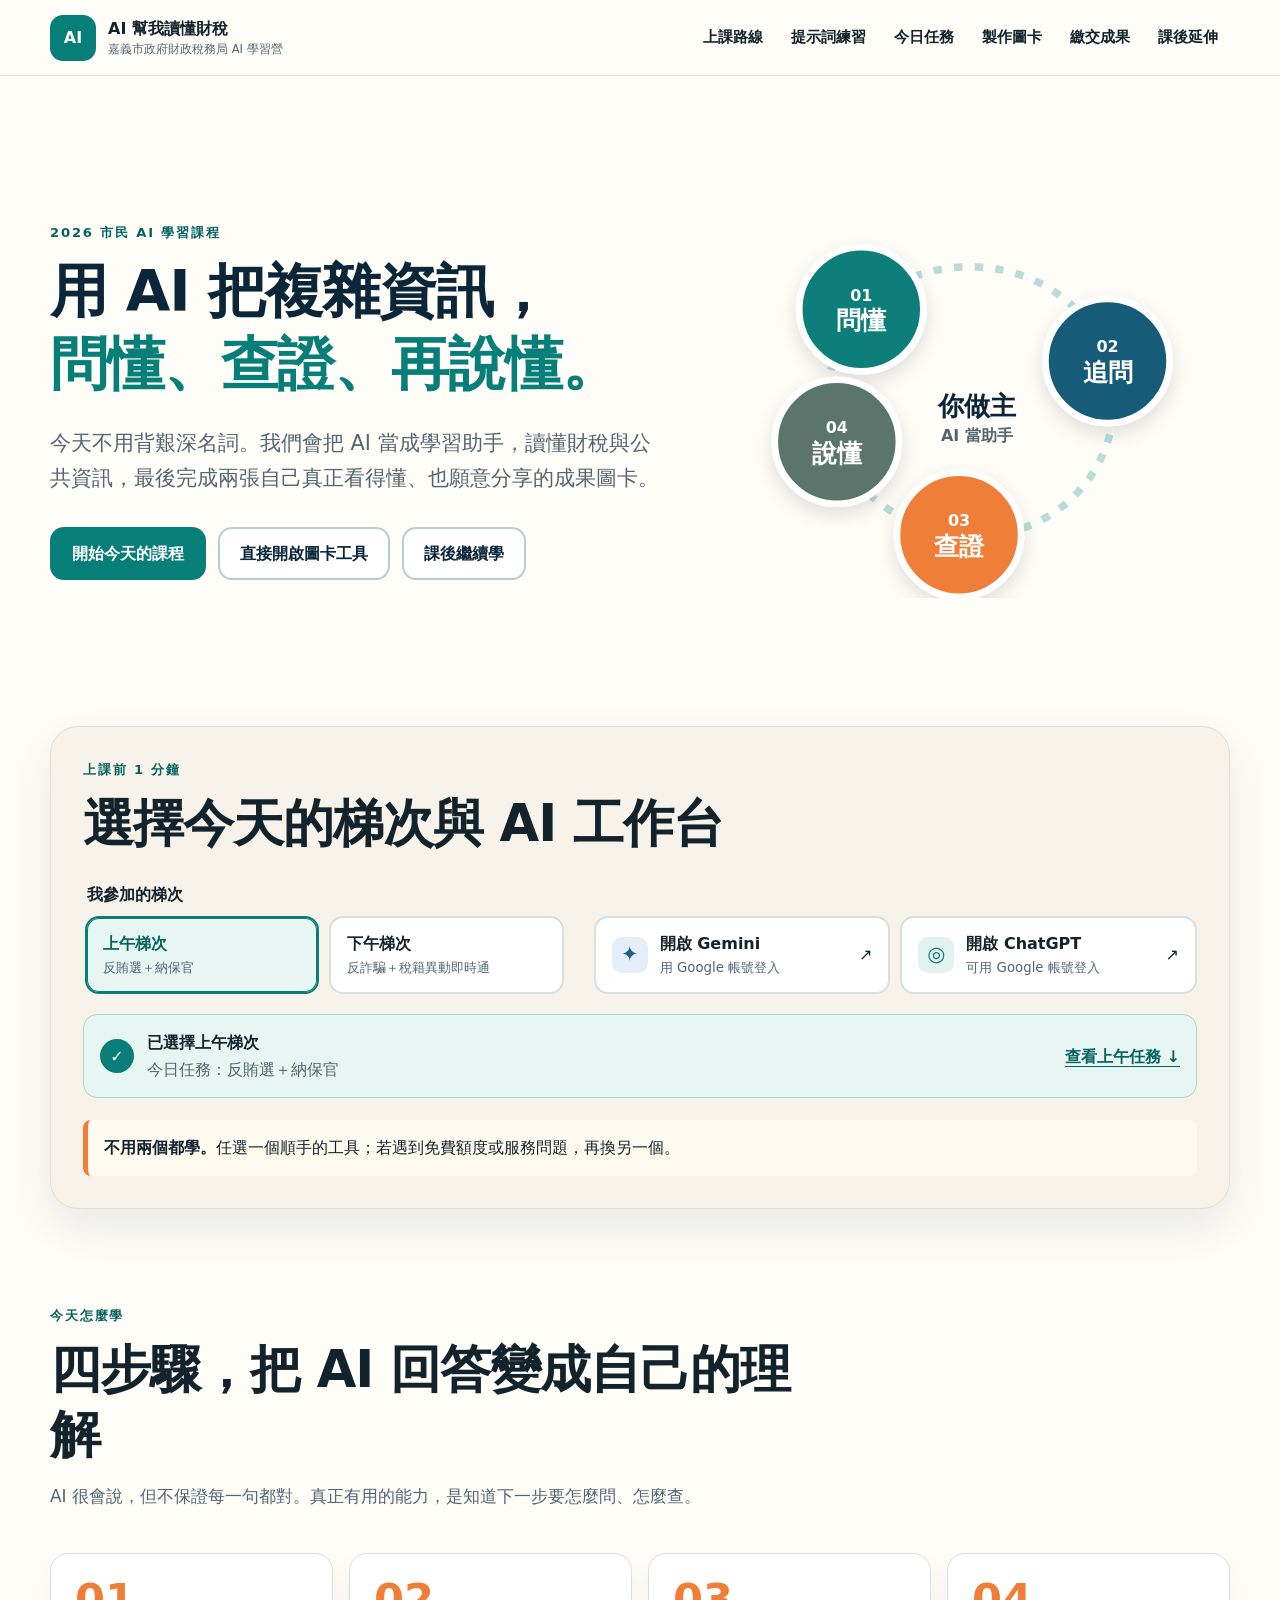
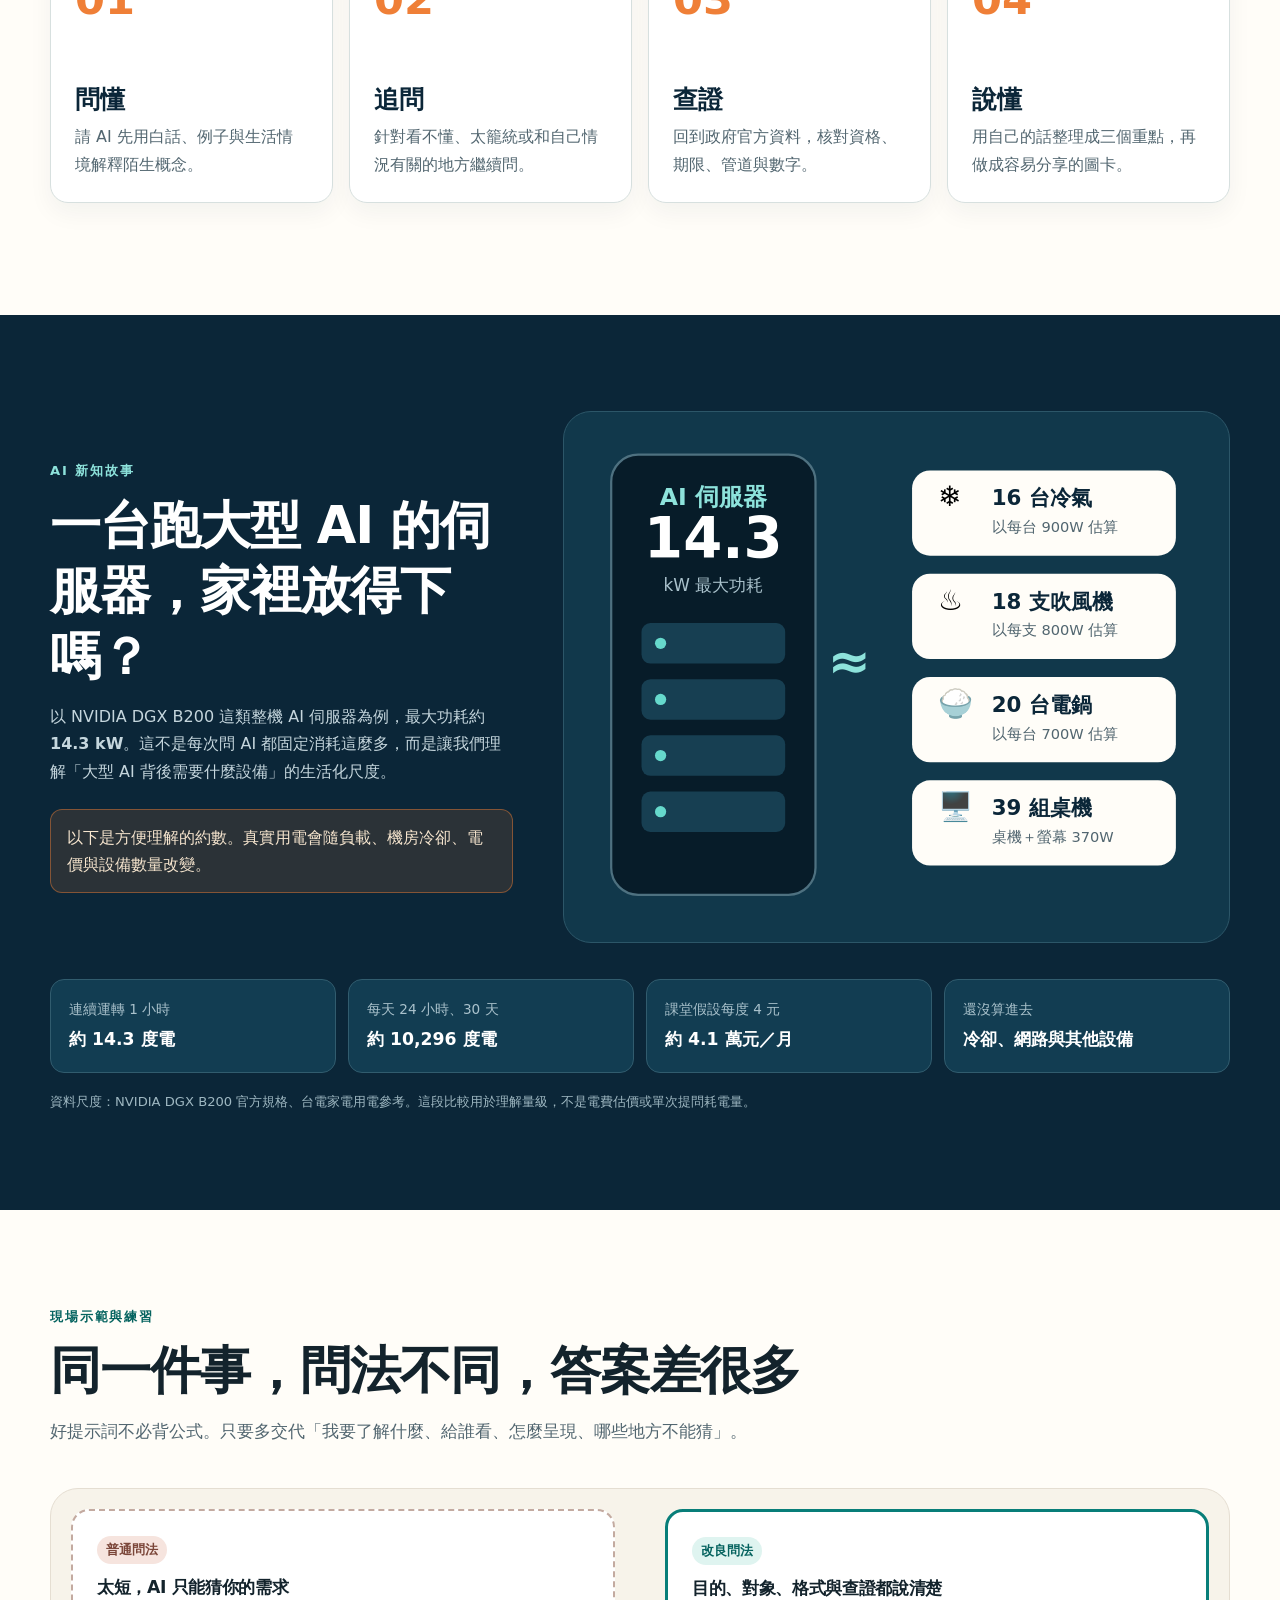
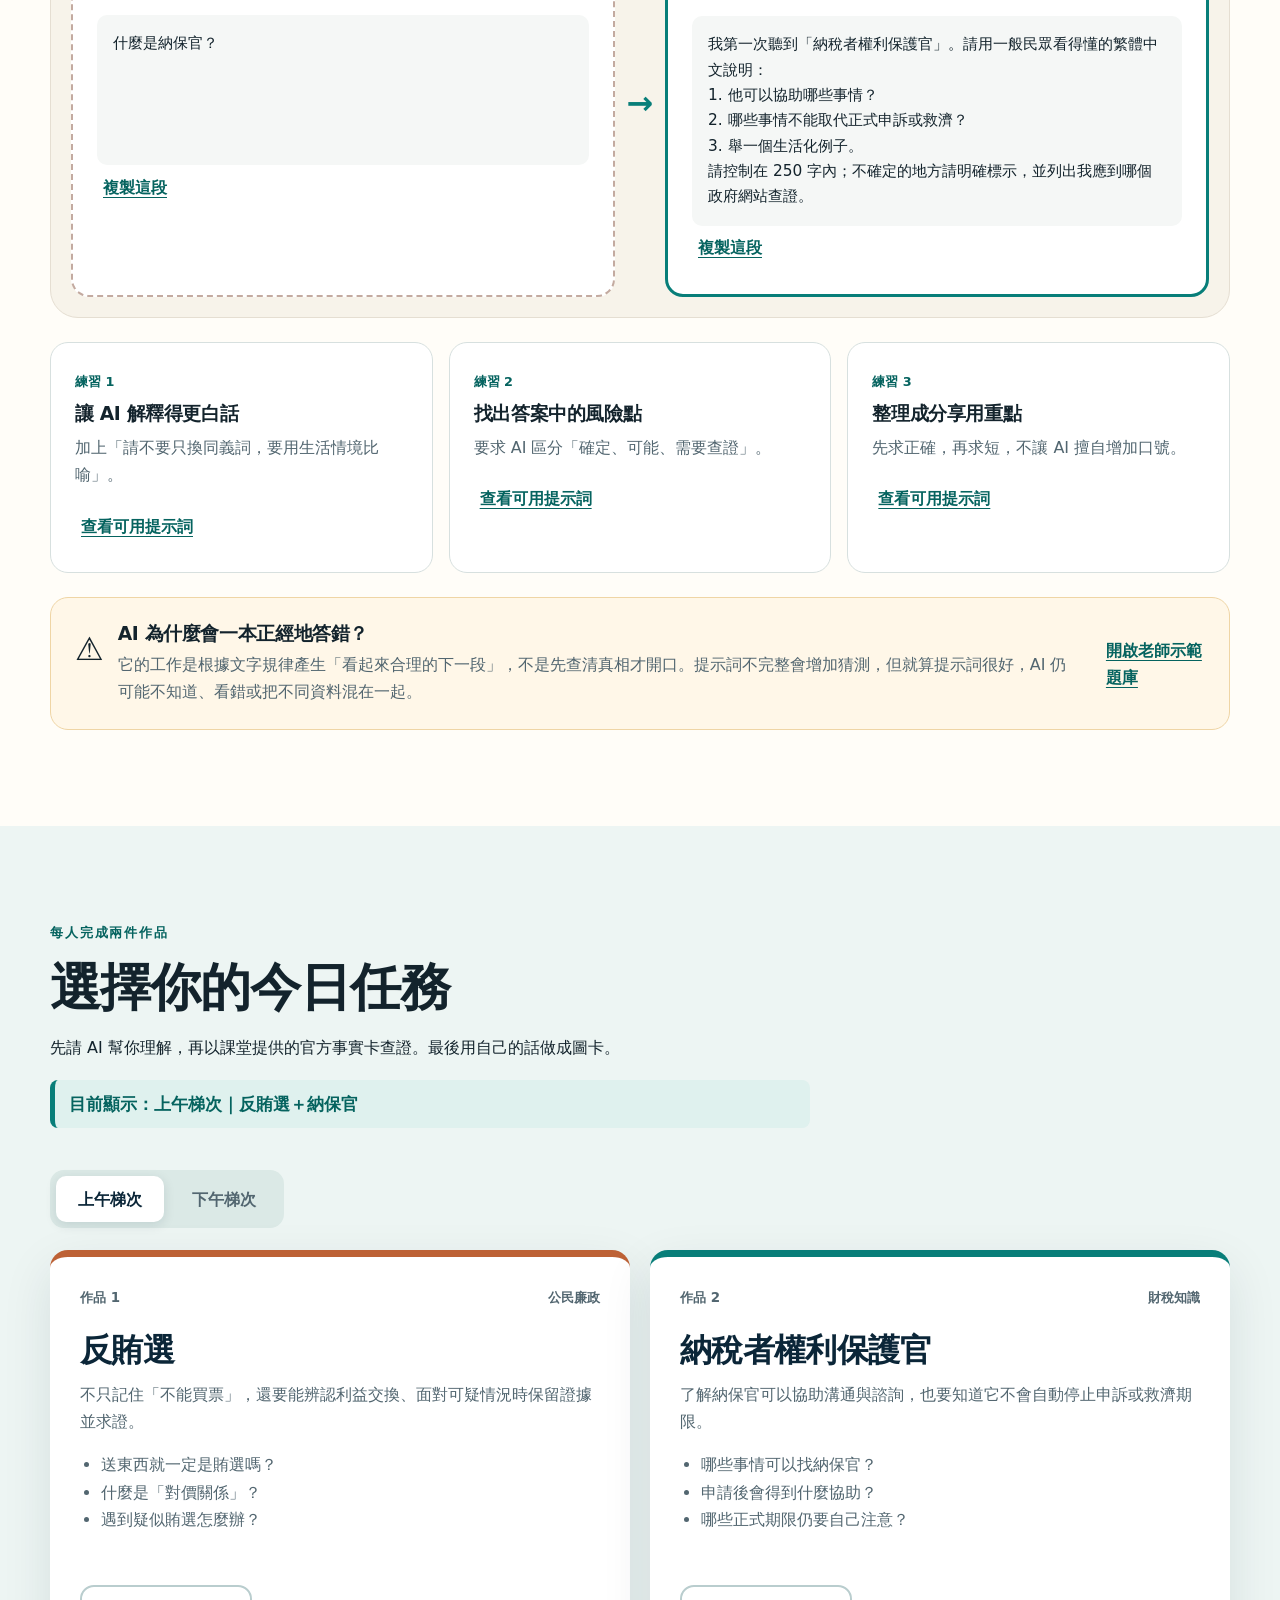
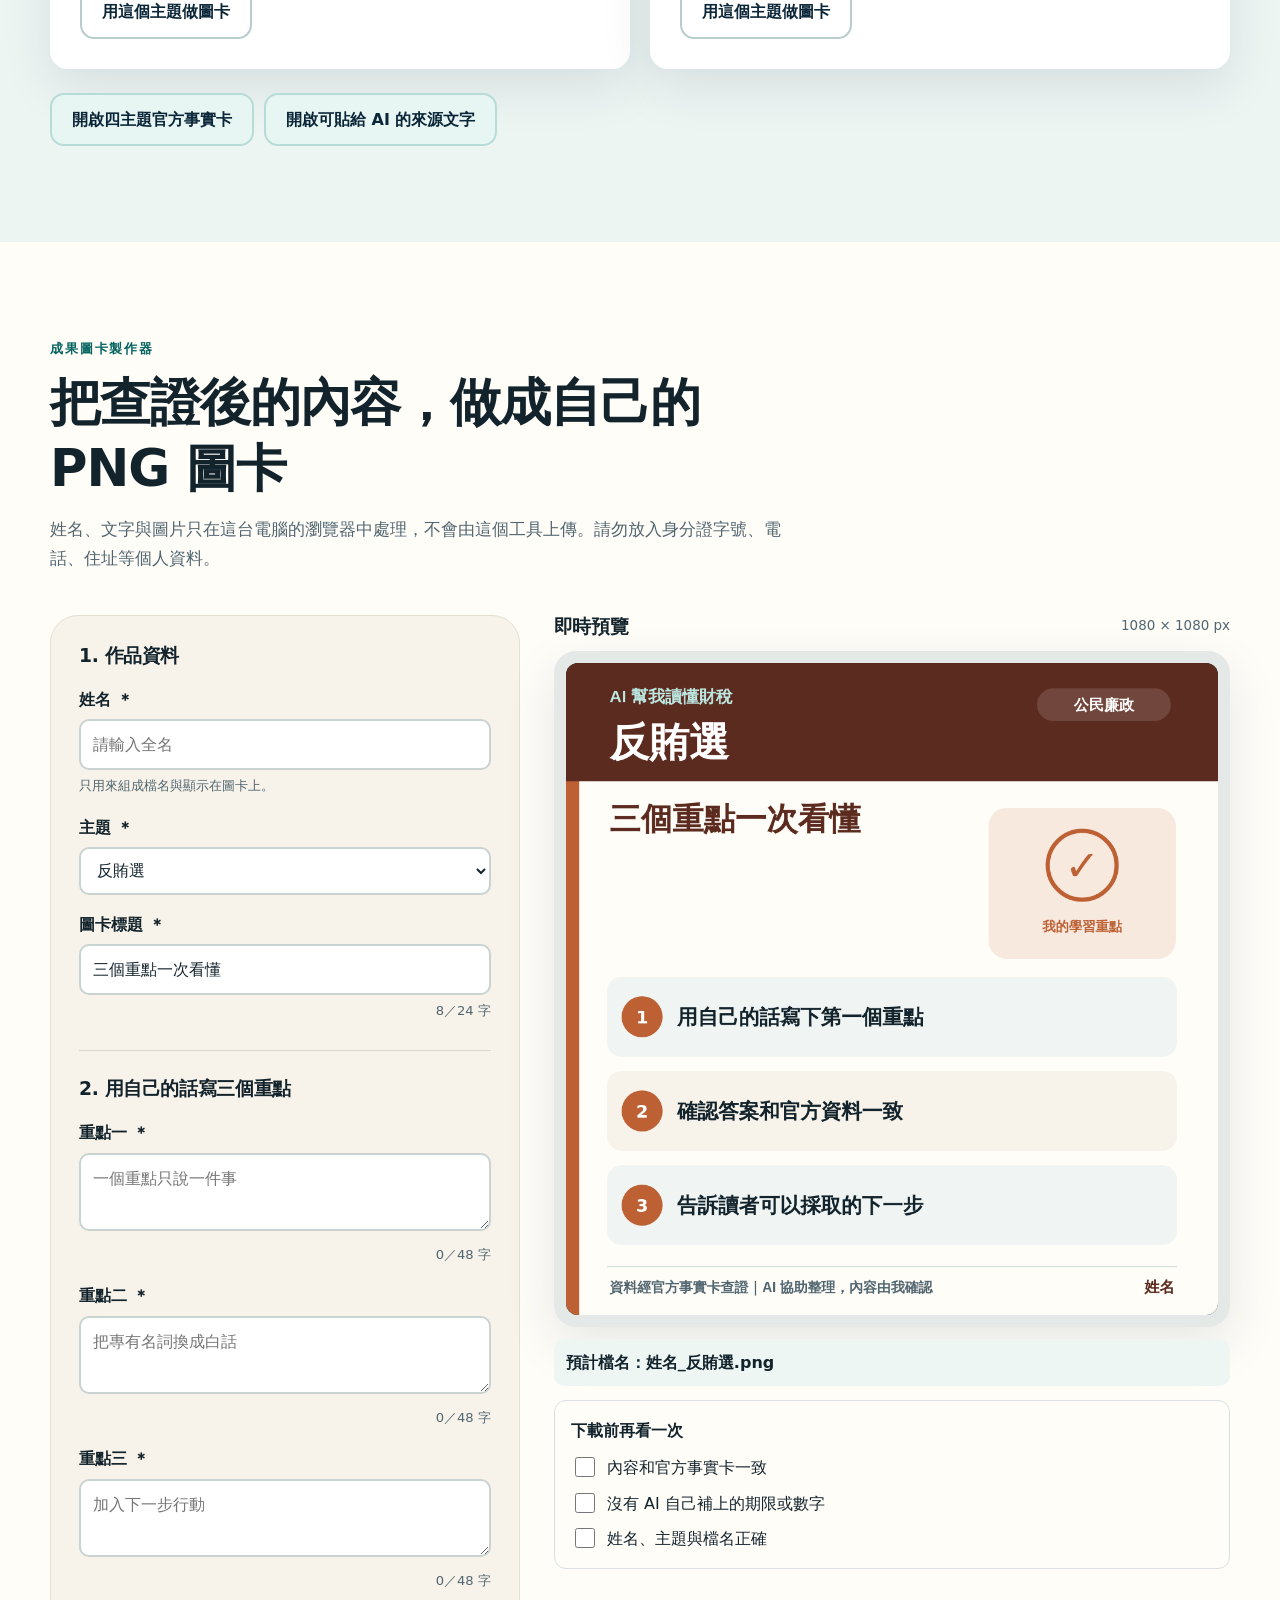
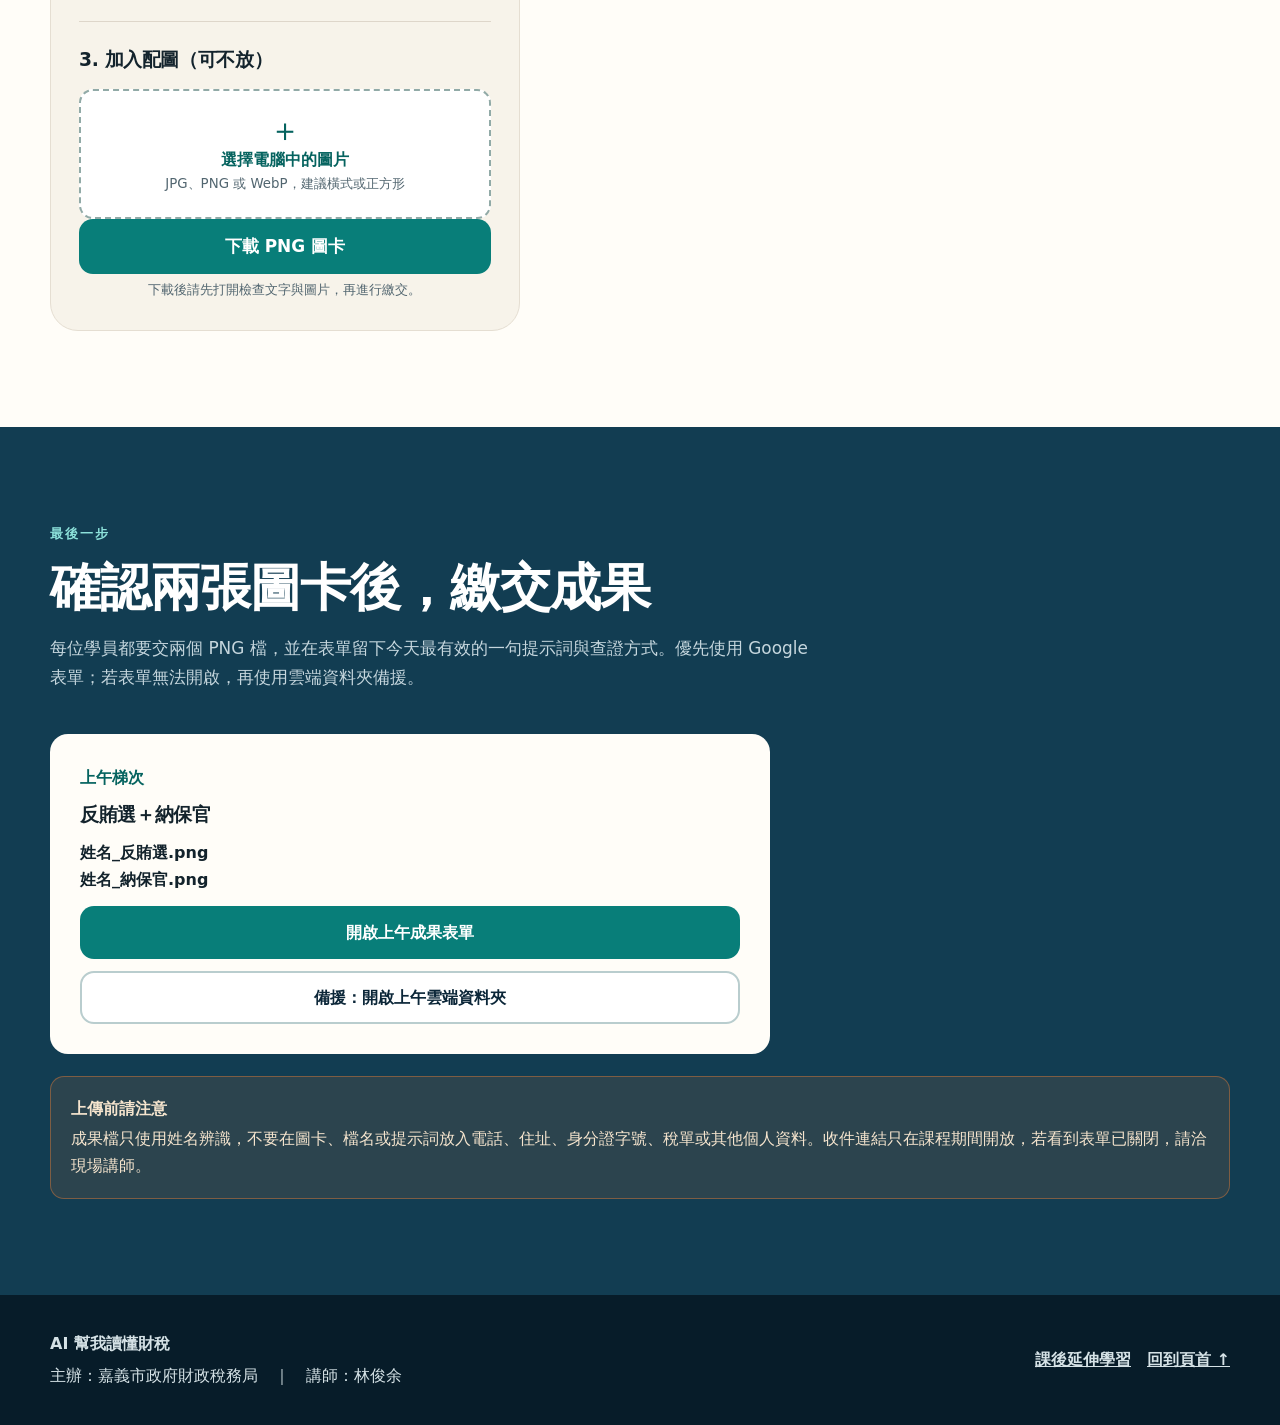
==== commit b5060484: "Fix cohort switching feedback and visibility" ====
--- a/index.html
+++ b/index.html
@@ -67,6 +67,14 @@
           <a class="tool-card" href="https://chatgpt.com/" target="_blank" rel="noopener noreferrer"><span class="tool-icon chatgpt" aria-hidden="true">◎</span><span><strong>開啟 ChatGPT</strong><small>可用 Google 帳號登入</small></span><span aria-hidden="true">↗</span></a>
         </div>
       </div>
+      <div class="cohort-feedback">
+        <span class="cohort-feedback-mark" aria-hidden="true">✓</span>
+        <div id="cohort-status" role="status" aria-live="polite" aria-atomic="true">
+          <strong id="cohort-status-title">已選擇上午梯次</strong>
+          <p id="cohort-status-copy">今日任務：反賄選＋納保官</p>
+        </div>
+        <a id="cohort-jump" href="#missions">查看上午任務 ↓</a>
+      </div>
       <p class="notice"><strong>不用兩個都學。</strong>任選一個順手的工具；若遇到免費額度或服務問題，再換另一個。</p>
     </section>
 
@@ -126,7 +134,7 @@
 
     <section id="missions" class="missions-section section-block" aria-labelledby="missions-title">
       <div class="section-shell">
-        <div class="section-heading"><p class="eyebrow">每人完成兩件作品</p><h2 id="missions-title">選擇你的今日任務</h2><p>先請 AI 幫你理解，再以課堂提供的官方事實卡查證。最後用自己的話做成圖卡。</p></div>
+        <div class="section-heading"><p class="eyebrow">每人完成兩件作品</p><h2 id="missions-title">選擇你的今日任務</h2><p>先請 AI 幫你理解，再以課堂提供的官方事實卡查證。最後用自己的話做成圖卡。</p><p id="mission-cohort-summary" class="mission-cohort-summary" role="status" aria-live="polite">目前顯示：上午梯次｜反賄選＋納保官</p></div>
         <div class="mission-tabs" role="tablist" aria-label="梯次主題">
           <button id="tab-morning" role="tab" aria-selected="true" aria-controls="panel-morning" tabindex="0" data-cohort-tab="morning">上午梯次</button>
           <button id="tab-afternoon" role="tab" aria-selected="false" aria-controls="panel-afternoon" tabindex="-1" data-cohort-tab="afternoon">下午梯次</button>
@@ -171,7 +179,7 @@
         <div class="section-heading"><p class="eyebrow light">最後一步</p><h2 id="submit-title">確認兩張圖卡後，繳交成果</h2><p>每位學員都要交兩個 PNG 檔，並在表單留下今天最有效的一句提示詞與查證方式。優先使用 Google 表單；若表單無法開啟，再使用雲端資料夾備援。</p></div>
         <div class="submit-grid">
           <article class="submit-card" data-submit-card="morning"><span>上午梯次</span><h3>反賄選＋納保官</h3><p><code>姓名_反賄選.png</code><br><code>姓名_納保官.png</code></p><a class="button button-primary" href="https://docs.google.com/forms/d/e/1FAIpQLSd3ydXSgrYKZbpYCspHAs-XYDpnMAu1il3m8MQd78gk2CXrUw/viewform" target="_blank" rel="noopener noreferrer">開啟上午成果表單</a><a class="button button-secondary" href="https://drive.google.com/drive/folders/1KJsG8ozcpKc1RNcKIgvXk86dbt3UU6ux?usp=sharing" target="_blank" rel="noopener noreferrer">備援：開啟上午雲端資料夾</a></article>
-          <article class="submit-card" data-submit-card="afternoon"><span>下午梯次</span><h3>反詐騙＋稅籍異動即時通</h3><p><code>姓名_反詐騙.png</code><br><code>姓名_稅籍異動即時通.png</code></p><a class="button button-primary" href="https://docs.google.com/forms/d/e/1FAIpQLSfK9-ul-2r9FEjYJHlQvpvjmTSe5FhxYTfVu7NyKhUPfyAdAQ/viewform" target="_blank" rel="noopener noreferrer">開啟下午成果表單</a><a class="button button-secondary" href="https://drive.google.com/drive/folders/1QihY95gy1hiWLjQ7pZzLiJ_zbjHeZdxG?usp=sharing" target="_blank" rel="noopener noreferrer">備援：開啟下午雲端資料夾</a></article>
+          <article class="submit-card" data-submit-card="afternoon" hidden><span>下午梯次</span><h3>反詐騙＋稅籍異動即時通</h3><p><code>姓名_反詐騙.png</code><br><code>姓名_稅籍異動即時通.png</code></p><a class="button button-primary" href="https://docs.google.com/forms/d/e/1FAIpQLSfK9-ul-2r9FEjYJHlQvpvjmTSe5FhxYTfVu7NyKhUPfyAdAQ/viewform" target="_blank" rel="noopener noreferrer">開啟下午成果表單</a><a class="button button-secondary" href="https://drive.google.com/drive/folders/1QihY95gy1hiWLjQ7pZzLiJ_zbjHeZdxG?usp=sharing" target="_blank" rel="noopener noreferrer">備援：開啟下午雲端資料夾</a></article>
         </div>
         <div class="privacy-reminder"><strong>上傳前請注意</strong><p>成果檔只使用姓名辨識，不要在圖卡、檔名或提示詞放入電話、住址、身分證字號、稅單或其他個人資料。收件連結只在課程期間開放，若看到表單已關閉，請洽現場講師。</p></div>
       </div>
--- a/assets/styles.css
+++ b/assets/styles.css
@@ -82,6 +82,9 @@
 .cohort-picker label small { color: var(--muted); font-weight: 500; }
 .cohort-picker input:checked + span { color: var(--teal-dark); background: #e7f6f3; border-color: var(--teal); box-shadow: inset 0 0 0 1px var(--teal); }
 .cohort-picker input:focus-visible + span { outline: 4px solid #f5b942; outline-offset: 3px; }
+.cohort-feedback { display: grid; grid-template-columns: auto 1fr auto; align-items: center; gap: 13px; margin-top: 20px; padding: 14px 16px; background: #e7f6f3; border: 1px solid #a9d6cf; border-radius: 14px; }
+.cohort-feedback-mark { width: 34px; height: 34px; display: grid; place-items: center; color: var(--white); background: var(--teal); border-radius: 50%; font-weight: 900; }
+.cohort-feedback strong, .cohort-feedback p { display: block; margin: 0; }.cohort-feedback p { color: var(--muted); }.cohort-feedback a { min-height: 44px; display: inline-flex; align-items: center; color: var(--teal-dark); font-weight: 900; text-underline-offset: 4px; }
 .workbench-links { display: grid; grid-template-columns: 1fr 1fr; gap: 10px; align-content: end; }
 .tool-card { min-height: 78px; display: grid; grid-template-columns: auto 1fr auto; align-items: center; gap: 12px; padding: 12px 16px; background: var(--white); border: 2px solid var(--line); border-radius: 14px; text-decoration: none; }
 .tool-card:hover { border-color: var(--teal); }
@@ -116,7 +119,9 @@
 
 .missions-section { background: #edf5f3; }
 .mission-tabs { display: inline-flex; gap: 6px; margin-bottom: 22px; padding: 6px; background: #dbe9e6; border-radius: 14px; }.mission-tabs button { min-height: 46px; padding: 8px 22px; color: var(--muted); background: transparent; border: 0; border-radius: 10px; font-weight: 900; cursor: pointer; }.mission-tabs button[aria-selected="true"] { color: var(--navy); background: var(--white); box-shadow: 0 3px 12px rgba(11,38,56,.12); }
-.mission-panel { display: grid; grid-template-columns: 1fr 1fr; gap: 20px; }.mission-card { padding: 30px; background: var(--white); border-top: 7px solid var(--teal); border-radius: var(--radius-md); box-shadow: var(--shadow); }.mission-card.theme-vote { border-color: #bd6135; }.mission-card.theme-taxpayer { border-color: #087e79; }.mission-card.theme-scam { border-color: #a53b3b; }.mission-card.theme-notify { border-color: #266b93; }
+.mission-cohort-summary { margin-top: 18px !important; padding: 10px 14px; color: var(--teal-dark) !important; background: #dff1ee; border-left: 5px solid var(--teal); border-radius: 8px; font-weight: 900; }
+.mission-panel { display: grid; grid-template-columns: 1fr 1fr; gap: 20px; animation: panel-enter .22s ease-out; }.mission-panel[hidden], .submit-card[hidden] { display: none !important; }.mission-card { padding: 30px; background: var(--white); border-top: 7px solid var(--teal); border-radius: var(--radius-md); box-shadow: var(--shadow); }.mission-card.theme-vote { border-color: #bd6135; }.mission-card.theme-taxpayer { border-color: #087e79; }.mission-card.theme-scam { border-color: #a53b3b; }.mission-card.theme-notify { border-color: #266b93; }
+@keyframes panel-enter { from { opacity: 0; transform: translateY(8px); } to { opacity: 1; transform: translateY(0); } }
 .mission-top { display: flex; justify-content: space-between; color: var(--muted); font-size: .84rem; font-weight: 800; }.mission-card h3 { margin: 20px 0 10px; color: var(--navy); font-size: 2rem; }.mission-card p, .mission-card li { color: var(--muted); }.mission-card ul { min-height: 118px; padding-left: 1.3em; }.fact-actions { display: flex; flex-wrap: wrap; gap: 10px; margin-top: 24px; }
 
 .maker-layout { display: grid; grid-template-columns: minmax(0, .82fr) minmax(420px, 1.18fr); align-items: start; gap: 34px; }
@@ -126,7 +131,7 @@
 .form-error { margin: 22px 0 12px; padding: 12px 14px; color: #7a1f1f; background: #fce8e8; border: 1px solid #e5aaaa; border-radius: 10px; font-weight: 700; }
 .preview-column { position: sticky; top: 100px; }.preview-heading { display: flex; align-items: center; justify-content: space-between; }.preview-heading h3 { margin: 0; }.preview-heading span { color: var(--muted); font-size: .84rem; }.canvas-wrap { margin-top: 12px; padding: 12px; background: #e4e8e7; border-radius: 22px; box-shadow: var(--shadow); }.canvas-wrap canvas { width: 100%; height: auto; background: var(--navy); border-radius: 12px; }.filename-preview { margin: 12px 0 0; padding: 10px 12px; background: #eef6f4; border-radius: 10px; font-weight: 800; overflow-wrap: anywhere; }.checklist { display: grid; gap: 8px; margin-top: 14px; padding: 16px; border: 1px solid var(--line); border-radius: 12px; }.checklist strong { margin-bottom: 2px; }.checklist label { display: flex; align-items: start; gap: 9px; }.checklist input { width: 20px; height: 20px; margin-top: 3px; accent-color: var(--teal); }
 
-.submit-section { color: var(--white); background: var(--navy-2); }.submit-section .section-heading h2 { color: white; }.submit-section .section-heading p:last-child { color: #c5d6dd; }.submit-grid { display: grid; grid-template-columns: 1fr 1fr; gap: 20px; }.submit-card { display: grid; gap: 12px; padding: 30px; color: var(--ink); background: var(--paper); border-radius: var(--radius-md); }.submit-card > span { color: var(--teal-dark); font-weight: 900; }.submit-card h3, .submit-card p { margin: 0; }.submit-card code { font-family: inherit; font-weight: 800; }.privacy-reminder { margin-top: 22px; padding: 18px 20px; color: #f6e5ce; background: rgba(239,127,55,.12); border: 1px solid rgba(239,127,55,.42); border-radius: 14px; }.privacy-reminder p { margin: 3px 0 0; }
+.submit-section { color: var(--white); background: var(--navy-2); }.submit-section .section-heading h2 { color: white; }.submit-section .section-heading p:last-child { color: #c5d6dd; }.submit-grid { display: grid; grid-template-columns: minmax(0, 720px); gap: 20px; }.submit-card { display: grid; gap: 12px; padding: 30px; color: var(--ink); background: var(--paper); border-radius: var(--radius-md); animation: panel-enter .22s ease-out; }.submit-card > span { color: var(--teal-dark); font-weight: 900; }.submit-card h3, .submit-card p { margin: 0; }.submit-card code { font-family: inherit; font-weight: 800; }.privacy-reminder { margin-top: 22px; padding: 18px 20px; color: #f6e5ce; background: rgba(239,127,55,.12); border: 1px solid rgba(239,127,55,.42); border-radius: 14px; }.privacy-reminder p { margin: 3px 0 0; }
 .site-footer { min-height: 130px; display: flex; align-items: center; justify-content: space-between; gap: 24px; padding: 30px max(20px, calc((100% - var(--content)) / 2)); background: #071c29; color: #d5e2e6; }.site-footer p { margin: 4px 0 0; }.site-footer a { font-weight: 800; }.footer-links, .header-links { display: flex; flex-wrap: wrap; gap: 16px; }.header-links { justify-content: space-between; }
 .toast { position: fixed; z-index: 500; left: 50%; bottom: 28px; transform: translate(-50%, 150%); max-width: min(90vw, 520px); padding: 12px 18px; color: var(--white); background: #071c29; border-radius: 12px; box-shadow: 0 10px 30px rgba(0,0,0,.25); opacity: 0; transition: transform .2s ease, opacity .2s ease; }.toast.show { transform: translate(-50%, 0); opacity: 1; }
 
@@ -144,7 +149,7 @@
 @media (max-width: 640px) {
   .section-shell { width: min(100% - 24px, var(--content)); }.section-block { padding-block: 68px; }.brand small { display: none; }.brand strong { font-size: .9rem; }.site-header { min-height: 66px; padding-inline: 12px; }.brand-mark { width: 40px; height: 40px; }
   .hero { min-height: auto; gap: 20px; }.hero h1 { font-size: clamp(2.3rem, 12vw, 3.3rem); }.hero-actions, .hero-actions .button { width: 100%; }
-  .quick-start { padding: 22px; }.cohort-picker, .workbench-links, .route-grid, .fact-strip, .practice-grid, .mission-panel, .submit-grid { grid-template-columns: 1fr; }
+  .quick-start { padding: 22px; }.cohort-picker, .workbench-links, .route-grid, .fact-strip, .practice-grid, .mission-panel, .submit-grid { grid-template-columns: 1fr; }.cohort-feedback { grid-template-columns: auto 1fr; }.cohort-feedback a { grid-column: 1 / -1; padding-left: 47px; }
   .comparison-card { grid-template-columns: 1fr; gap: 10px; }.prompt-arrow { transform: rotate(90deg); }.prompt-panel pre { min-height: auto; }
   .wrong-demo { align-items: flex-start; flex-direction: column; }.mission-card ul { min-height: auto; }.fact-actions .button { width: 100%; }
   .maker-form { padding: 20px; }.maker-layout { grid-template-columns: minmax(0,1fr); }.preview-heading { align-items: flex-start; flex-direction: column; }
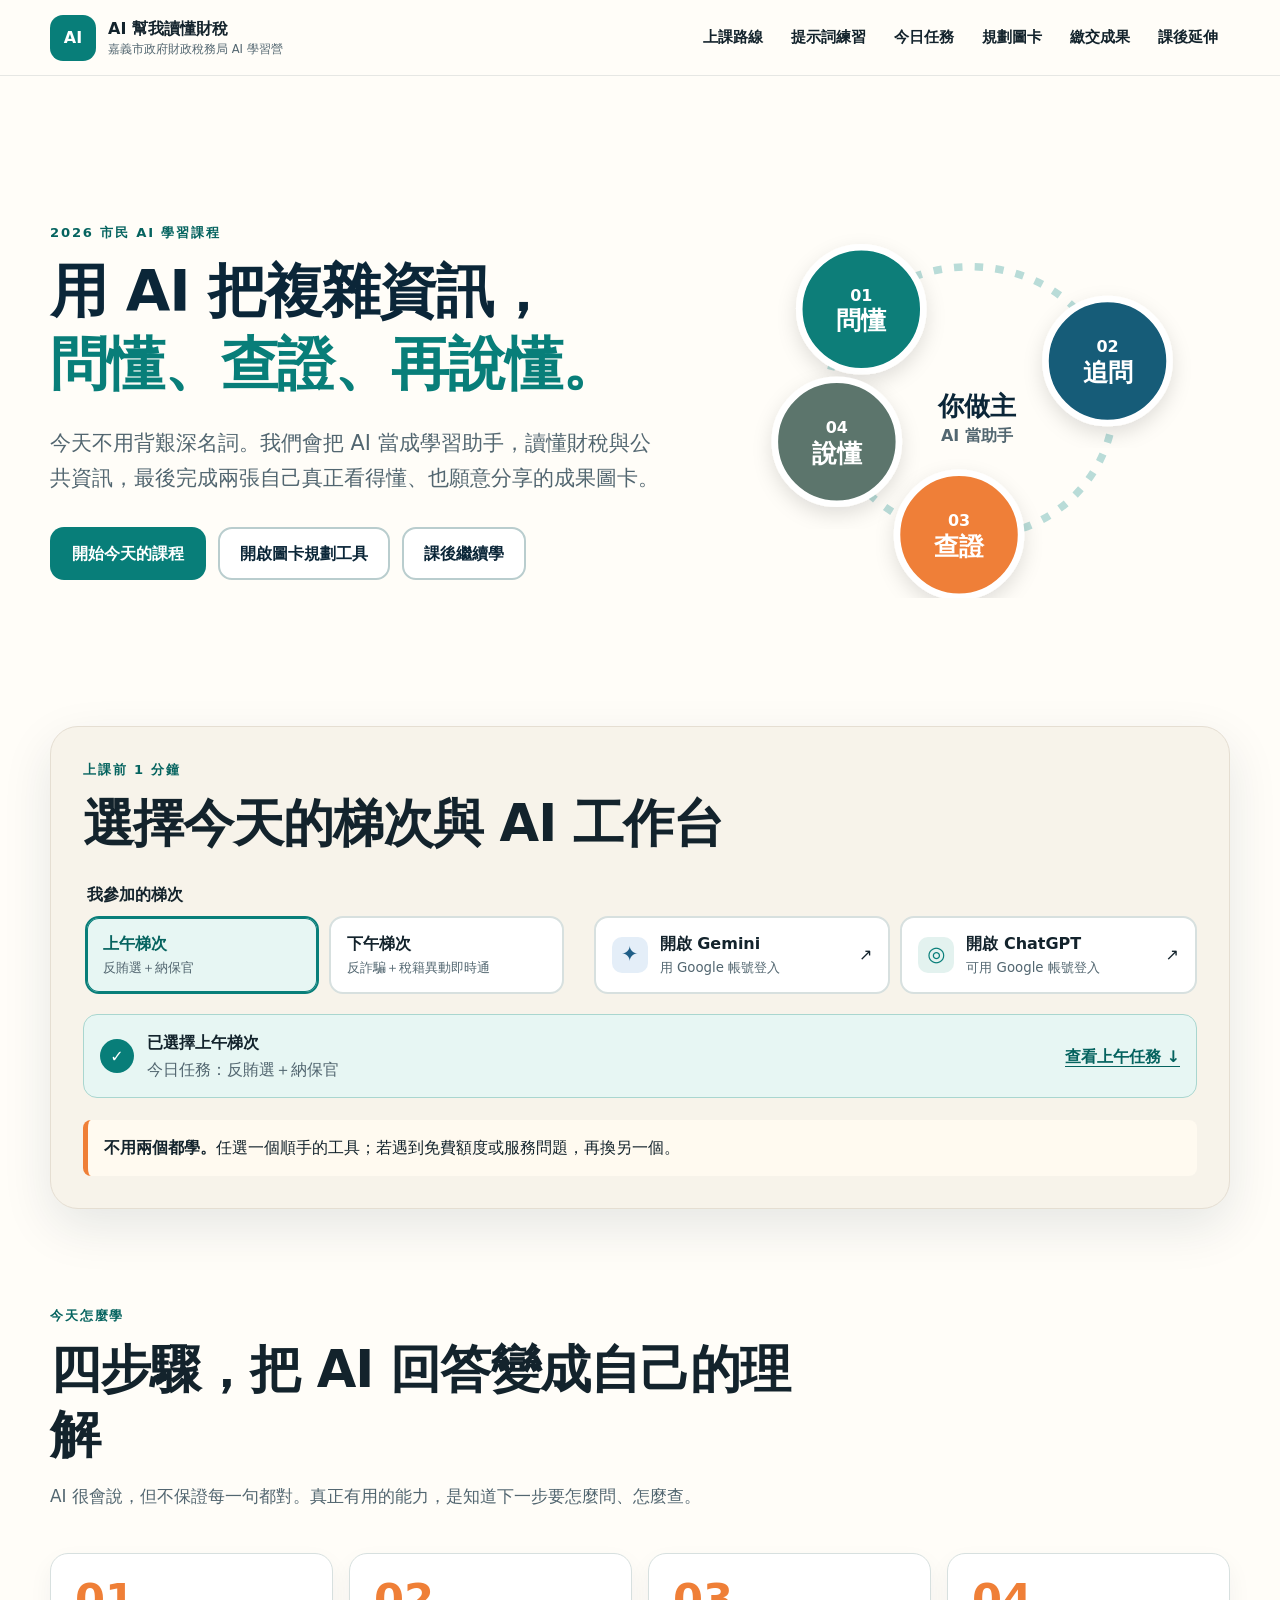
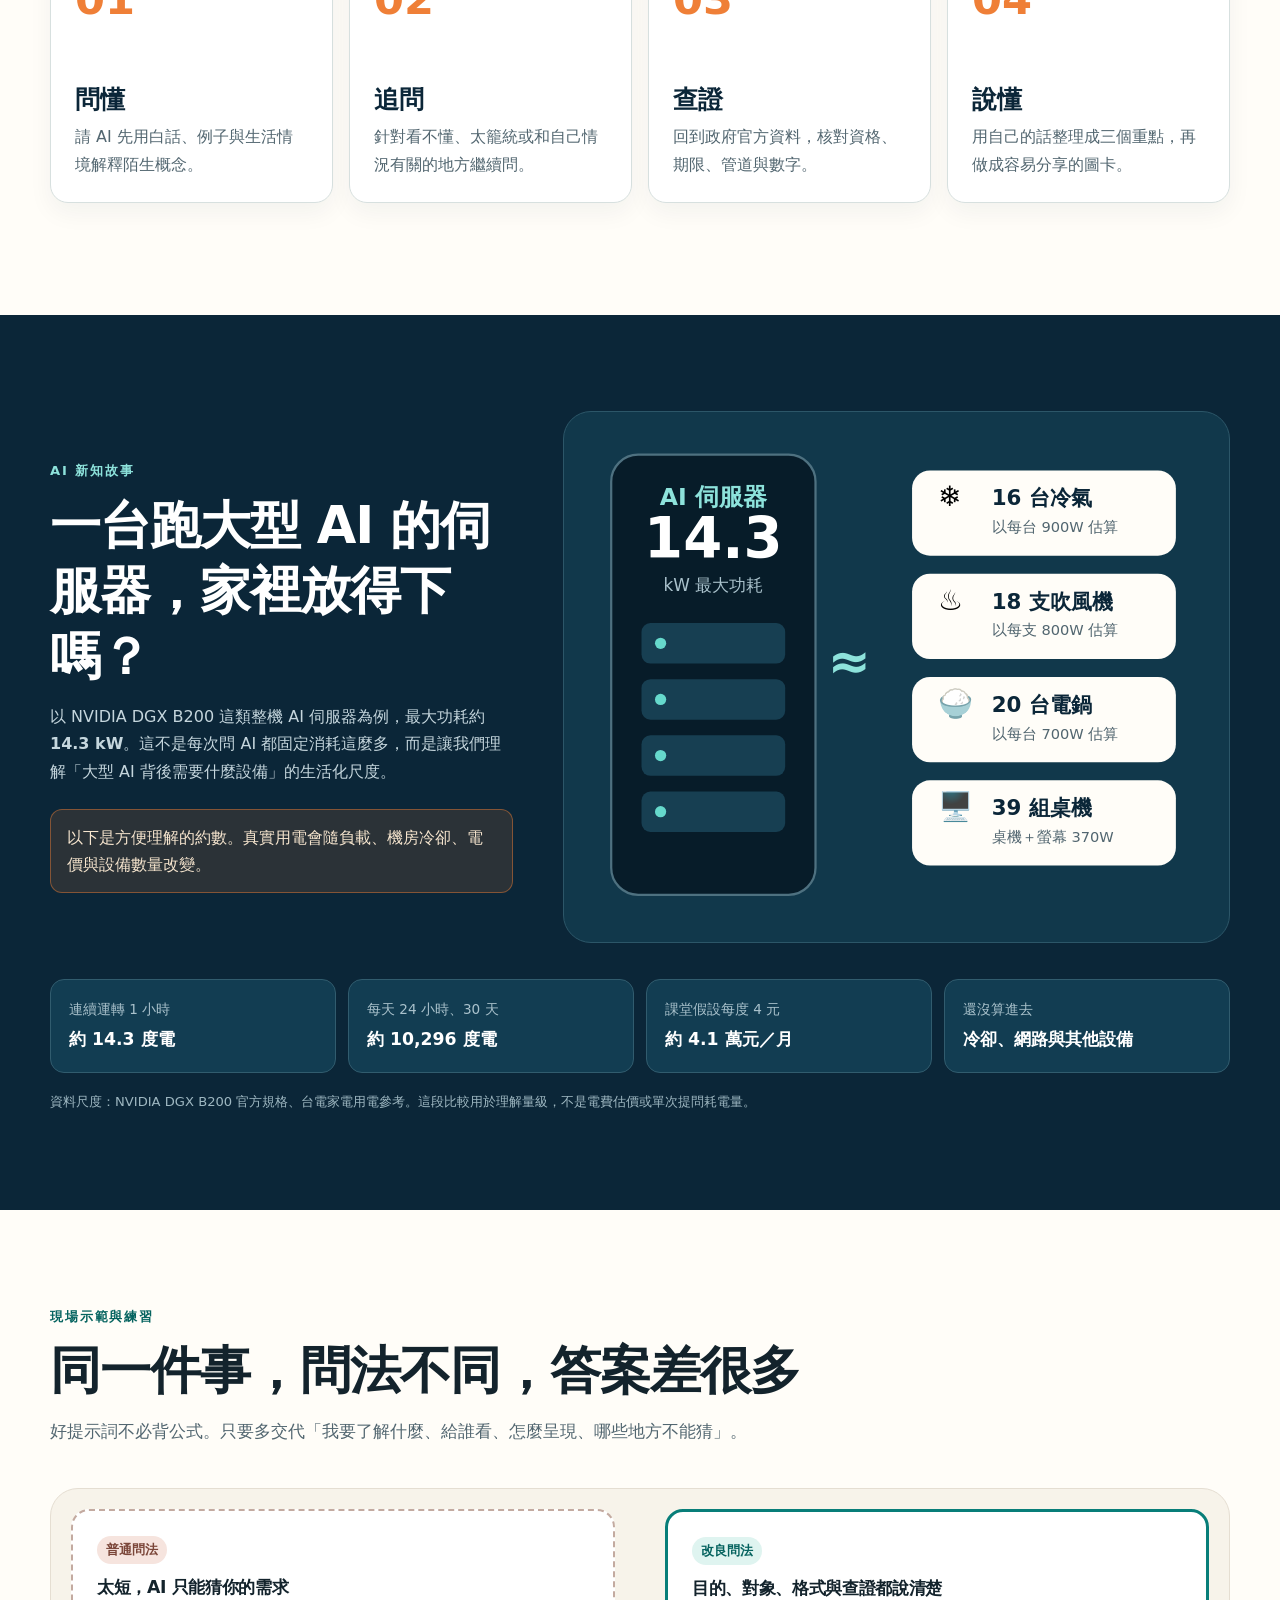
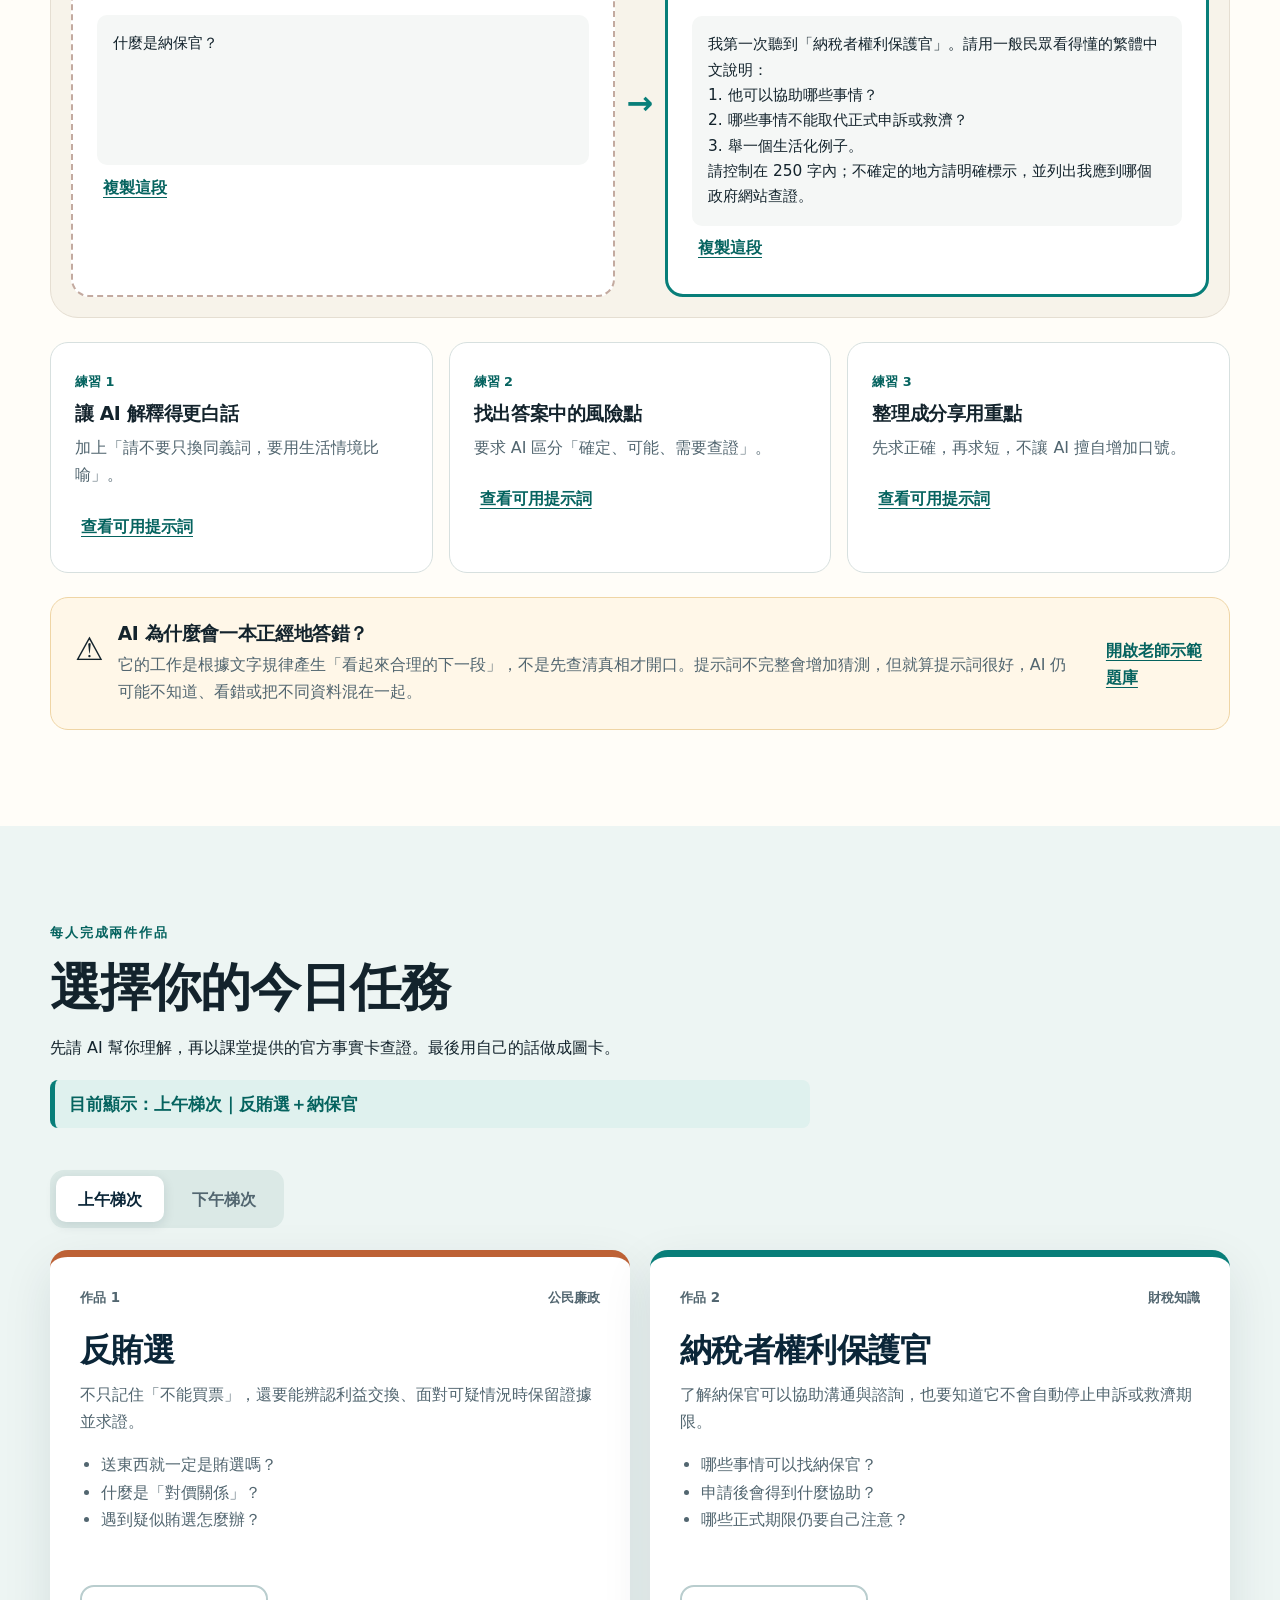
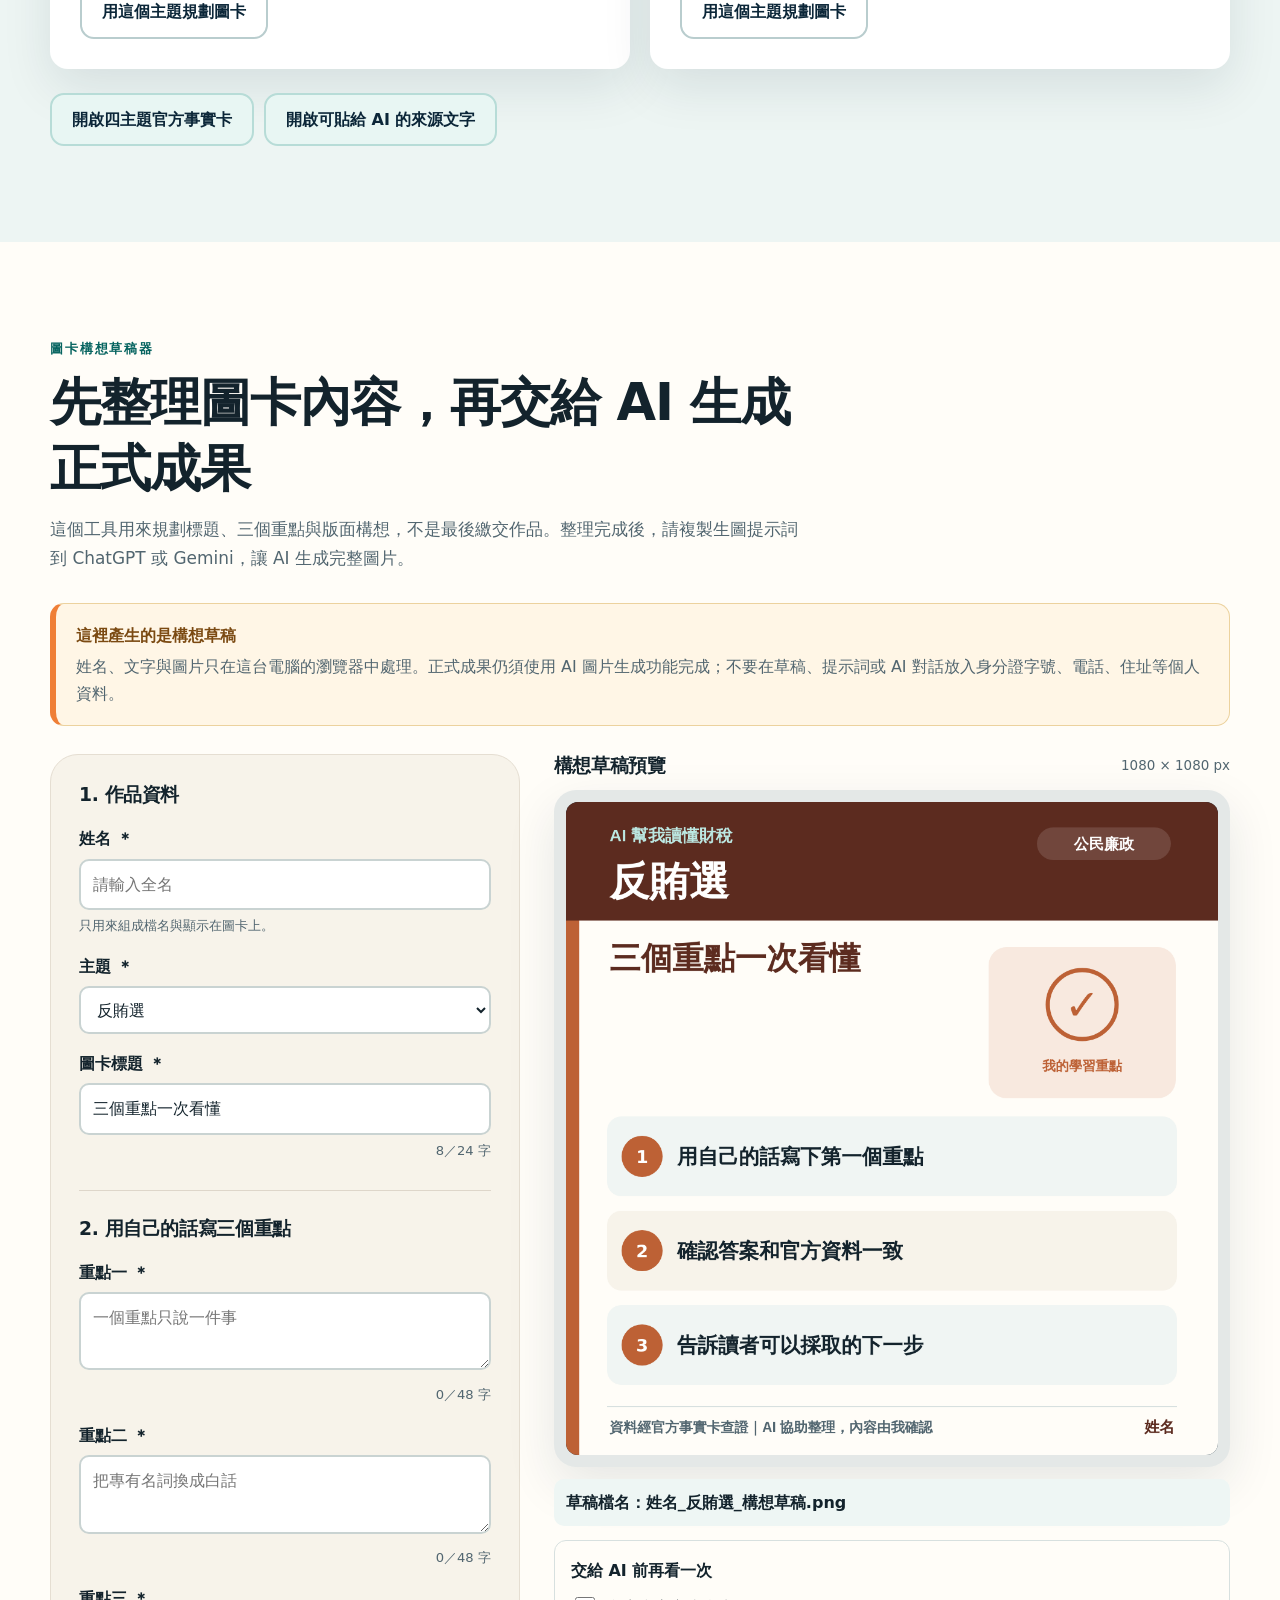
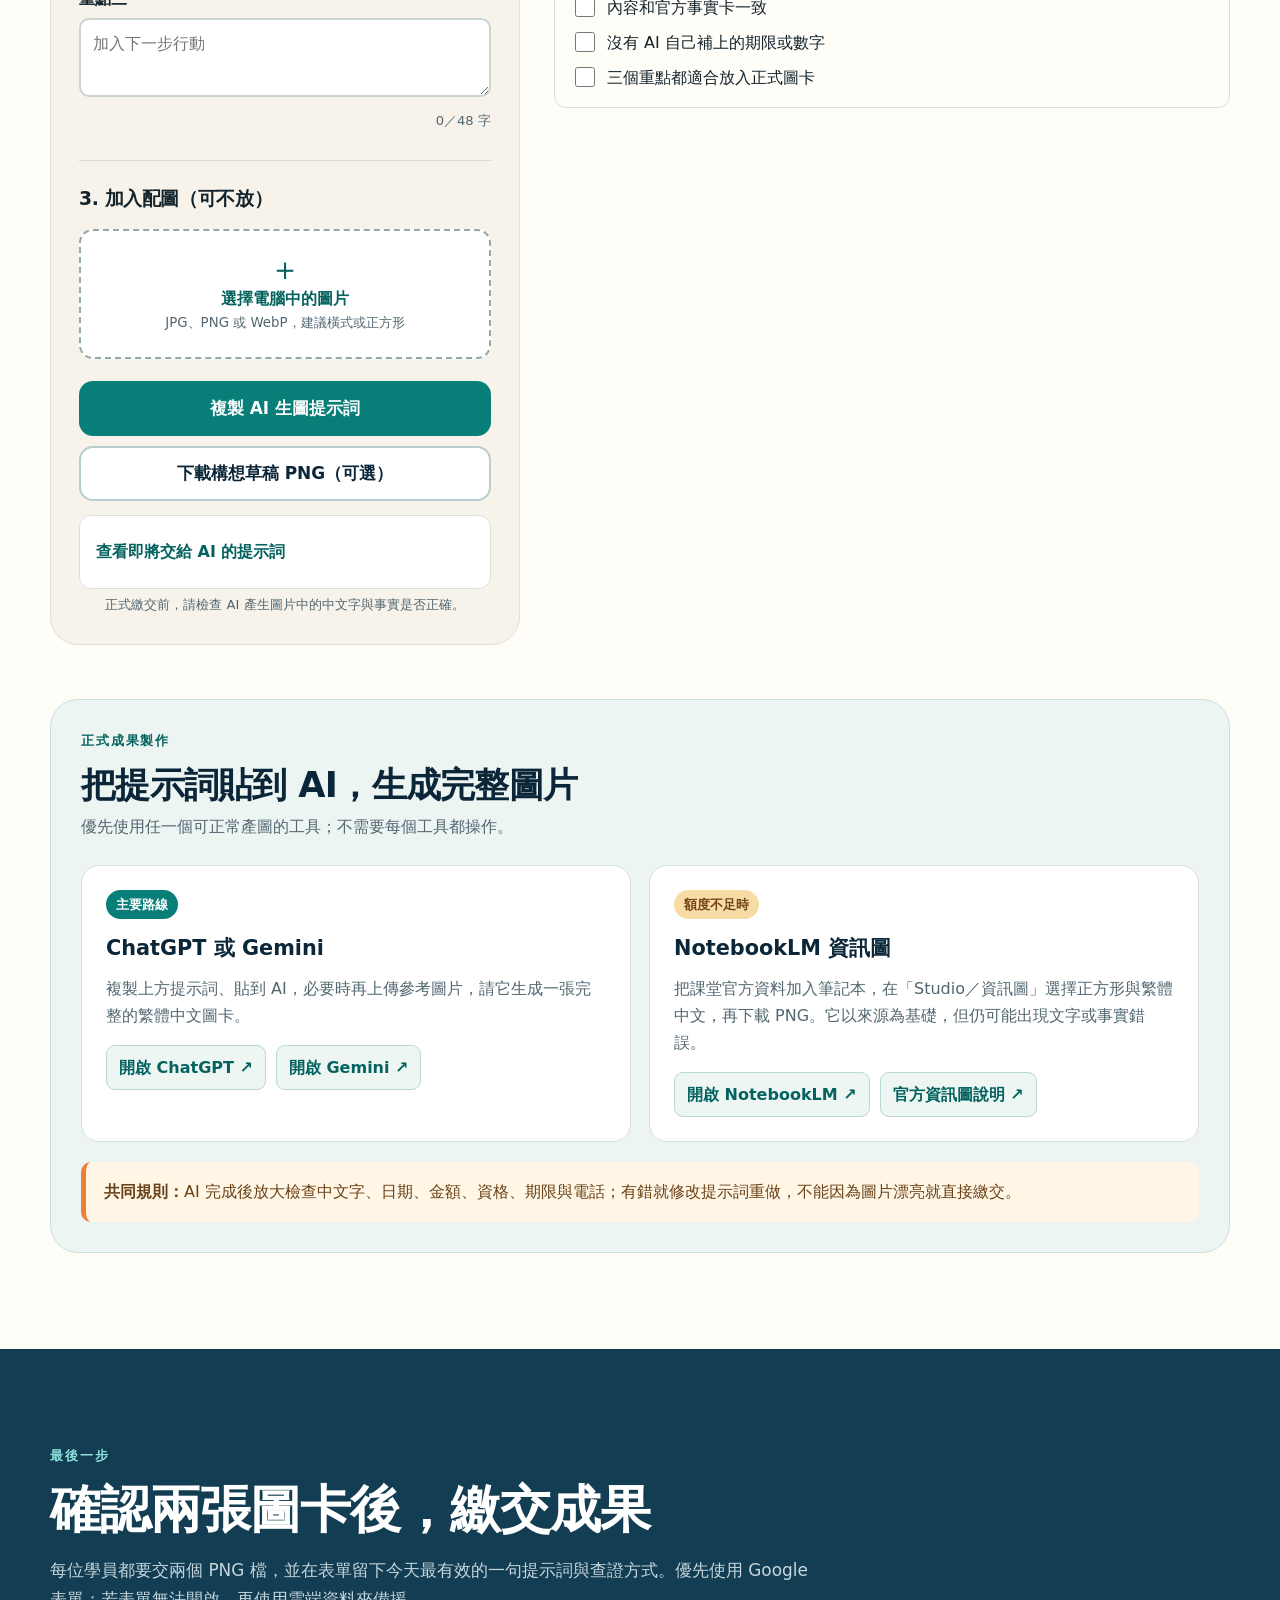
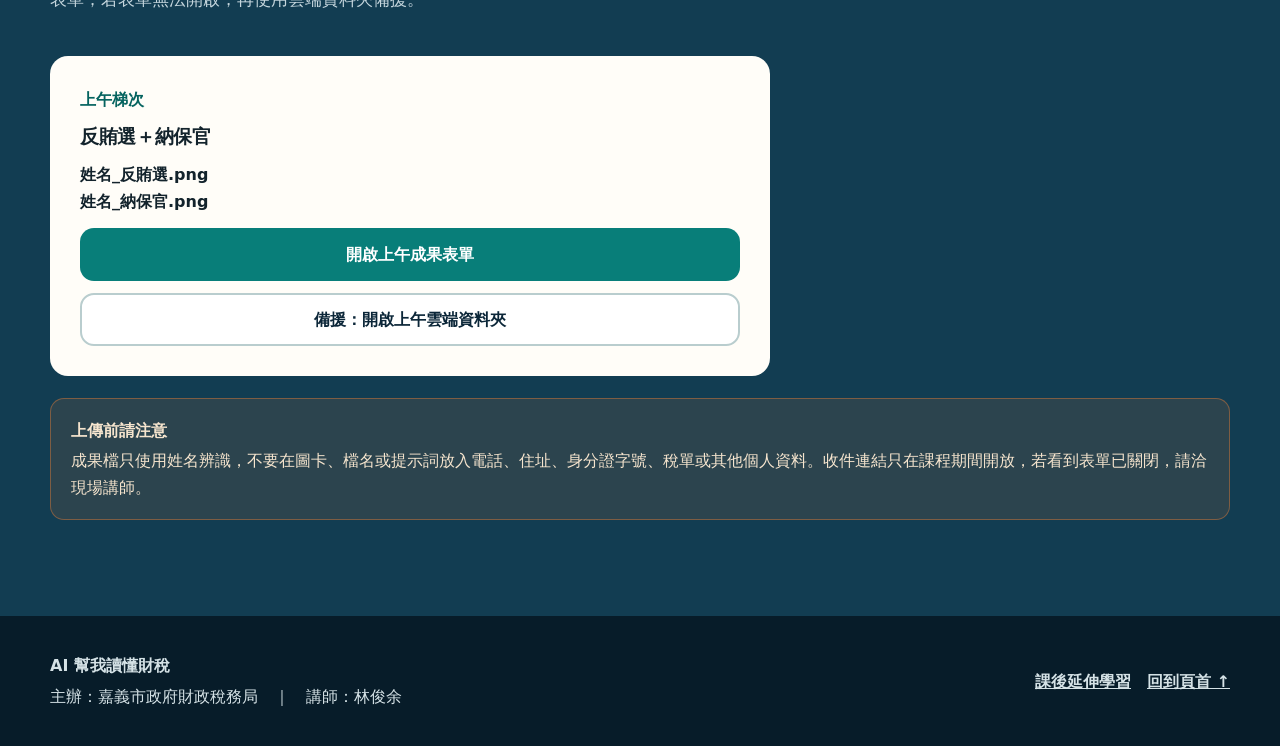
==== commit f57a2b34: "Reframe card maker as AI image planning workflow" ====
--- a/index.html
+++ b/index.html
@@ -5,7 +5,7 @@
   <meta name="viewport" content="width=device-width, initial-scale=1">
   <meta name="description" content="嘉義市政府財政稅務局 AI 學習營課程網站">
   <title>AI 幫我讀懂財稅｜課程學習站</title>
-  <link rel="stylesheet" href="assets/styles.css">
+  <link rel="stylesheet" href="assets/styles.css?v=20260715-3">
 </head>
 <body>
   <a class="skip-link" href="#main">跳到主要內容</a>
@@ -19,7 +19,7 @@
       <a href="#route">上課路線</a>
       <a href="#prompt-lab">提示詞練習</a>
       <a href="#missions">今日任務</a>
-      <a href="#card-maker">製作圖卡</a>
+      <a href="#card-maker">規劃圖卡</a>
       <a href="#submit">繳交成果</a>
       <a href="extension.html">課後延伸</a>
     </nav>
@@ -33,7 +33,7 @@
         <p class="hero-lead">今天不用背艱深名詞。我們會把 AI 當成學習助手，讀懂財稅與公共資訊，最後完成兩張自己真正看得懂、也願意分享的成果圖卡。</p>
         <div class="hero-actions">
           <a class="button button-primary" href="#route">開始今天的課程</a>
-          <a class="button button-secondary" href="#card-maker">直接開啟圖卡工具</a>
+          <a class="button button-secondary" href="#card-maker">開啟圖卡規劃工具</a>
           <a class="button button-secondary" href="extension.html">課後繼續學</a>
         </div>
       </div>
@@ -140,19 +140,20 @@
           <button id="tab-afternoon" role="tab" aria-selected="false" aria-controls="panel-afternoon" tabindex="-1" data-cohort-tab="afternoon">下午梯次</button>
         </div>
         <div id="panel-morning" class="mission-panel" role="tabpanel" aria-labelledby="tab-morning" data-cohort-panel="morning">
-          <article class="mission-card theme-vote"><div class="mission-top"><span>作品 1</span><span>公民廉政</span></div><h3>反賄選</h3><p>不只記住「不能買票」，還要能辨認利益交換、面對可疑情況時保留證據並求證。</p><ul><li>送東西就一定是賄選嗎？</li><li>什麼是「對價關係」？</li><li>遇到疑似賄選怎麼辦？</li></ul><button class="use-topic button button-secondary" type="button" data-topic="反賄選">用這個主題做圖卡</button></article>
-          <article class="mission-card theme-taxpayer"><div class="mission-top"><span>作品 2</span><span>財稅知識</span></div><h3>納稅者權利保護官</h3><p>了解納保官可以協助溝通與諮詢，也要知道它不會自動停止申訴或救濟期限。</p><ul><li>哪些事情可以找納保官？</li><li>申請後會得到什麼協助？</li><li>哪些正式期限仍要自己注意？</li></ul><button class="use-topic button button-secondary" type="button" data-topic="納保官">用這個主題做圖卡</button></article>
+          <article class="mission-card theme-vote"><div class="mission-top"><span>作品 1</span><span>公民廉政</span></div><h3>反賄選</h3><p>不只記住「不能買票」，還要能辨認利益交換、面對可疑情況時保留證據並求證。</p><ul><li>送東西就一定是賄選嗎？</li><li>什麼是「對價關係」？</li><li>遇到疑似賄選怎麼辦？</li></ul><button class="use-topic button button-secondary" type="button" data-topic="反賄選">用這個主題規劃圖卡</button></article>
+          <article class="mission-card theme-taxpayer"><div class="mission-top"><span>作品 2</span><span>財稅知識</span></div><h3>納稅者權利保護官</h3><p>了解納保官可以協助溝通與諮詢，也要知道它不會自動停止申訴或救濟期限。</p><ul><li>哪些事情可以找納保官？</li><li>申請後會得到什麼協助？</li><li>哪些正式期限仍要自己注意？</li></ul><button class="use-topic button button-secondary" type="button" data-topic="納保官">用這個主題規劃圖卡</button></article>
         </div>
         <div id="panel-afternoon" class="mission-panel" role="tabpanel" aria-labelledby="tab-afternoon" data-cohort-panel="afternoon" hidden>
-          <article class="mission-card theme-scam"><div class="mission-top"><span>作品 1</span><span>公民廉政</span></div><h3>反詐騙</h3><p>AI 讓聲音、影像與文字都更像真的。不要只靠「看起來像不像」，要換一條可信管道查證。</p><ul><li>接到緊急借錢訊息先做什麼？</li><li>為什麼視訊畫面也可能造假？</li><li>密碼與驗證碼可以交給誰？</li></ul><button class="use-topic button button-secondary" type="button" data-topic="反詐騙">用這個主題做圖卡</button></article>
-          <article class="mission-card theme-notify"><div class="mission-top"><span>作品 2</span><span>財稅知識</span></div><h3>稅籍異動即時通</h3><p>先申請服務，當名下土地或房屋出現特定移轉申報時，就能收到通知並及早確認。</p><ul><li>它會通知哪些異動？</li><li>可以透過哪些管道收到？</li><li>通知本身有法律效力嗎？</li></ul><button class="use-topic button button-secondary" type="button" data-topic="稅籍異動即時通">用這個主題做圖卡</button></article>
+          <article class="mission-card theme-scam"><div class="mission-top"><span>作品 1</span><span>公民廉政</span></div><h3>反詐騙</h3><p>AI 讓聲音、影像與文字都更像真的。不要只靠「看起來像不像」，要換一條可信管道查證。</p><ul><li>接到緊急借錢訊息先做什麼？</li><li>為什麼視訊畫面也可能造假？</li><li>密碼與驗證碼可以交給誰？</li></ul><button class="use-topic button button-secondary" type="button" data-topic="反詐騙">用這個主題規劃圖卡</button></article>
+          <article class="mission-card theme-notify"><div class="mission-top"><span>作品 2</span><span>財稅知識</span></div><h3>稅籍異動即時通</h3><p>先申請服務，當名下土地或房屋出現特定移轉申報時，就能收到通知並及早確認。</p><ul><li>它會通知哪些異動？</li><li>可以透過哪些管道收到？</li><li>通知本身有法律效力嗎？</li></ul><button class="use-topic button button-secondary" type="button" data-topic="稅籍異動即時通">用這個主題規劃圖卡</button></article>
         </div>
         <div class="fact-actions"><a class="button button-light" href="resources.html#facts" target="_blank">開啟四主題官方事實卡</a><a class="button button-light" href="resources.html#ai-text" target="_blank">開啟可貼給 AI 的來源文字</a></div>
       </div>
     </section>
 
     <section id="card-maker" class="section-shell section-block" aria-labelledby="maker-title">
-      <div class="section-heading"><p class="eyebrow">成果圖卡製作器</p><h2 id="maker-title">把查證後的內容，做成自己的 PNG 圖卡</h2><p>姓名、文字與圖片只在這台電腦的瀏覽器中處理，不會由這個工具上傳。請勿放入身分證字號、電話、住址等個人資料。</p></div>
+      <div class="section-heading"><p class="eyebrow">圖卡構想草稿器</p><h2 id="maker-title">先整理圖卡內容，再交給 AI 生成正式成果</h2><p>這個工具用來規劃標題、三個重點與版面構想，不是最後繳交作品。整理完成後，請複製生圖提示詞到 ChatGPT 或 Gemini，讓 AI 生成完整圖片。</p></div>
+      <div class="draft-notice"><strong>這裡產生的是構想草稿</strong><p>姓名、文字與圖片只在這台電腦的瀏覽器中處理。正式成果仍須使用 AI 圖片生成功能完成；不要在草稿、提示詞或 AI 對話放入身分證字號、電話、住址等個人資料。</p></div>
       <div class="maker-layout">
         <form id="card-form" class="maker-form" novalidate>
           <div class="form-section"><h3>1. 作品資料</h3>
@@ -167,11 +168,20 @@
           </div>
           <div class="form-section"><h3>3. 加入配圖（可不放）</h3><label class="upload-zone" for="card-image"><span aria-hidden="true">＋</span><strong>選擇電腦中的圖片</strong><small>JPG、PNG 或 WebP，建議橫式或正方形</small></label><input id="card-image" name="cardImage" class="visually-hidden" type="file" accept="image/jpeg,image/png,image/webp"><button id="remove-image" class="text-button" type="button" hidden>移除圖片</button></div>
           <div id="form-error" class="form-error" role="alert" hidden></div>
-          <button id="download-card" class="button button-primary button-wide" type="submit">下載 PNG 圖卡</button>
-          <p class="field-help center">下載後請先打開檢查文字與圖片，再進行繳交。</p>
+          <div class="draft-actions"><button id="copy-image-prompt" class="button button-primary button-wide" type="button">複製 AI 生圖提示詞</button><button id="download-card" class="button button-secondary button-wide" type="submit">下載構想草稿 PNG（可選）</button></div>
+          <details class="generated-prompt"><summary>查看即將交給 AI 的提示詞</summary><pre id="image-prompt-preview"></pre></details>
+          <p class="field-help center">正式繳交前，請檢查 AI 產生圖片中的中文字與事實是否正確。</p>
         </form>
-        <div class="preview-column"><div class="preview-heading"><h3>即時預覽</h3><span>1080 × 1080 px</span></div><div class="canvas-wrap"><canvas id="card-canvas" width="1080" height="1080" aria-label="成果圖卡預覽"></canvas></div><p id="filename-preview" class="filename-preview">預計檔名：姓名_反賄選.png</p><div class="checklist"><strong>下載前再看一次</strong><label><input type="checkbox">內容和官方事實卡一致</label><label><input type="checkbox">沒有 AI 自己補上的期限或數字</label><label><input type="checkbox">姓名、主題與檔名正確</label></div></div>
-      </div>
+        <div class="preview-column"><div class="preview-heading"><h3>構想草稿預覽</h3><span>1080 × 1080 px</span></div><div class="canvas-wrap"><canvas id="card-canvas" width="1080" height="1080" aria-label="圖卡構想草稿預覽"></canvas></div><p id="filename-preview" class="filename-preview">草稿檔名：姓名_反賄選_構想草稿.png</p><div class="checklist"><strong>交給 AI 前再看一次</strong><label><input type="checkbox">內容和官方事實卡一致</label><label><input type="checkbox">沒有 AI 自己補上的期限或數字</label><label><input type="checkbox">三個重點都適合放入正式圖卡</label></div></div>
+      </div>
+      <section class="generation-path" aria-labelledby="generation-title">
+        <div><p class="eyebrow">正式成果製作</p><h3 id="generation-title">把提示詞貼到 AI，生成完整圖片</h3><p>優先使用任一個可正常產圖的工具；不需要每個工具都操作。</p></div>
+        <div class="generation-grid">
+          <article><span class="generation-step">主要路線</span><h4>ChatGPT 或 Gemini</h4><p>複製上方提示詞、貼到 AI，必要時再上傳參考圖片，請它生成一張完整的繁體中文圖卡。</p><div class="generation-links"><a href="https://chatgpt.com/" target="_blank" rel="noopener noreferrer">開啟 ChatGPT ↗</a><a href="https://gemini.google.com/" target="_blank" rel="noopener noreferrer">開啟 Gemini ↗</a></div></article>
+          <article><span class="generation-step fallback">額度不足時</span><h4>NotebookLM 資訊圖</h4><p>把課堂官方資料加入筆記本，在「Studio／資訊圖」選擇正方形與繁體中文，再下載 PNG。它以來源為基礎，但仍可能出現文字或事實錯誤。</p><div class="generation-links"><a href="https://notebooklm.google.com/" target="_blank" rel="noopener noreferrer">開啟 NotebookLM ↗</a><a href="https://support.google.com/notebooklm/answer/16758265?hl=zh-Hant" target="_blank" rel="noopener noreferrer">官方資訊圖說明 ↗</a></div></article>
+        </div>
+        <p class="generation-check"><strong>共同規則：</strong>AI 完成後放大檢查中文字、日期、金額、資格、期限與電話；有錯就修改提示詞重做，不能因為圖片漂亮就直接繳交。</p>
+      </section>
     </section>
 
     <section id="submit" class="submit-section section-block" aria-labelledby="submit-title">
@@ -188,6 +198,6 @@
 
   <footer class="site-footer"><div><strong>AI 幫我讀懂財稅</strong><p>主辦：嘉義市政府財政稅務局　｜　講師：林俊余</p></div><div class="footer-links"><a href="extension.html">課後延伸學習</a><a href="#top">回到頁首 ↑</a></div></footer>
   <div id="toast" class="toast" role="status" aria-live="polite" aria-atomic="true"></div>
-  <script src="assets/app.js"></script>
+  <script src="assets/app.js?v=20260715-3"></script>
 </body>
 </html>
--- a/assets/styles.css
+++ b/assets/styles.css
@@ -125,11 +125,14 @@
 .mission-top { display: flex; justify-content: space-between; color: var(--muted); font-size: .84rem; font-weight: 800; }.mission-card h3 { margin: 20px 0 10px; color: var(--navy); font-size: 2rem; }.mission-card p, .mission-card li { color: var(--muted); }.mission-card ul { min-height: 118px; padding-left: 1.3em; }.fact-actions { display: flex; flex-wrap: wrap; gap: 10px; margin-top: 24px; }
 
 .maker-layout { display: grid; grid-template-columns: minmax(0, .82fr) minmax(420px, 1.18fr); align-items: start; gap: 34px; }
+.draft-notice { margin: -12px 0 28px; padding: 18px 20px; background: #fff6e6; border: 1px solid #ecd29e; border-left: 6px solid var(--orange); border-radius: 14px; }.draft-notice strong { color: #7b4a12; }.draft-notice p { margin: 4px 0 0; color: var(--muted); }
 .maker-form { padding: 28px; background: var(--cream); border: 1px solid #e5ded2; border-radius: var(--radius-lg); }.form-section + .form-section { margin-top: 28px; padding-top: 26px; border-top: 1px solid #ded6ca; }.form-section h3 { margin-bottom: 18px; }
 .maker-form label:not(.upload-zone) { display: block; margin: 16px 0 6px; font-weight: 850; }.maker-form input[type="text"], .maker-form textarea, .maker-form select { width: 100%; min-height: 48px; padding: 10px 12px; color: var(--ink); background: var(--white); border: 2px solid #c9d3d2; border-radius: 10px; }.maker-form textarea { resize: vertical; }.maker-form input:focus, .maker-form textarea:focus, .maker-form select:focus { border-color: var(--teal); }.field-help, .counter { margin: 5px 0 0; color: var(--muted); font-size: .82rem; }.counter { text-align: right; }.field-help.center { text-align: center; }
 .upload-zone { min-height: 130px; display: flex; flex-direction: column; align-items: center; justify-content: center; padding: 18px; color: var(--teal-dark); background: var(--white); border: 2px dashed #91aaa7; border-radius: 14px; text-align: center; cursor: pointer; }.upload-zone > span { font-size: 2rem; line-height: 1; }.upload-zone small { color: var(--muted); }.visually-hidden { position: absolute !important; width: 1px !important; height: 1px !important; padding: 0 !important; margin: -1px !important; overflow: hidden !important; clip: rect(0,0,0,0) !important; white-space: nowrap !important; border: 0 !important; }
 .form-error { margin: 22px 0 12px; padding: 12px 14px; color: #7a1f1f; background: #fce8e8; border: 1px solid #e5aaaa; border-radius: 10px; font-weight: 700; }
+.draft-actions { display: grid; gap: 10px; margin-top: 22px; }.generated-prompt { margin-top: 14px; padding: 14px 16px; background: var(--white); border: 1px solid var(--line); border-radius: 12px; }.generated-prompt summary { min-height: 44px; display: flex; align-items: center; color: var(--teal-dark); font-weight: 900; cursor: pointer; }.generated-prompt pre { max-height: 330px; overflow: auto; padding: 16px; background: #f4f7f6; border-radius: 10px; font-size: .88rem; }
 .preview-column { position: sticky; top: 100px; }.preview-heading { display: flex; align-items: center; justify-content: space-between; }.preview-heading h3 { margin: 0; }.preview-heading span { color: var(--muted); font-size: .84rem; }.canvas-wrap { margin-top: 12px; padding: 12px; background: #e4e8e7; border-radius: 22px; box-shadow: var(--shadow); }.canvas-wrap canvas { width: 100%; height: auto; background: var(--navy); border-radius: 12px; }.filename-preview { margin: 12px 0 0; padding: 10px 12px; background: #eef6f4; border-radius: 10px; font-weight: 800; overflow-wrap: anywhere; }.checklist { display: grid; gap: 8px; margin-top: 14px; padding: 16px; border: 1px solid var(--line); border-radius: 12px; }.checklist strong { margin-bottom: 2px; }.checklist label { display: flex; align-items: start; gap: 9px; }.checklist input { width: 20px; height: 20px; margin-top: 3px; accent-color: var(--teal); }
+.generation-path { margin-top: 54px; padding: 30px; background: #edf5f3; border: 1px solid #c9dfdb; border-radius: var(--radius-lg); }.generation-path h3 { margin-bottom: 6px; color: var(--navy); font-size: clamp(1.6rem,3vw,2.2rem); }.generation-path > div:first-child > p:last-child { color: var(--muted); }.generation-grid { display: grid; grid-template-columns: 1fr 1fr; gap: 18px; margin-top: 24px; }.generation-grid article { padding: 24px; background: var(--white); border: 1px solid var(--line); border-radius: var(--radius-md); }.generation-grid h4 { margin: 12px 0 8px; color: var(--navy); font-size: 1.3rem; }.generation-grid p { color: var(--muted); }.generation-step { display: inline-flex; padding: 4px 10px; color: var(--white); background: var(--teal); border-radius: 99px; font-size: .8rem; font-weight: 900; }.generation-step.fallback { color: #744514; background: #f7dca6; }.generation-links { display: flex; flex-wrap: wrap; gap: 10px; }.generation-links a { min-height: 44px; display: inline-flex; align-items: center; padding: 8px 12px; color: var(--teal-dark); background: #eef6f4; border: 1px solid #b8d8d3; border-radius: 9px; font-weight: 900; text-decoration: none; }.generation-links a:hover { border-color: var(--teal); }.generation-check { margin: 20px 0 0; padding: 16px 18px; color: #6b4217; background: #fff6e6; border-left: 5px solid var(--orange); border-radius: 10px; }
 
 .submit-section { color: var(--white); background: var(--navy-2); }.submit-section .section-heading h2 { color: white; }.submit-section .section-heading p:last-child { color: #c5d6dd; }.submit-grid { display: grid; grid-template-columns: minmax(0, 720px); gap: 20px; }.submit-card { display: grid; gap: 12px; padding: 30px; color: var(--ink); background: var(--paper); border-radius: var(--radius-md); animation: panel-enter .22s ease-out; }.submit-card > span { color: var(--teal-dark); font-weight: 900; }.submit-card h3, .submit-card p { margin: 0; }.submit-card code { font-family: inherit; font-weight: 800; }.privacy-reminder { margin-top: 22px; padding: 18px 20px; color: #f6e5ce; background: rgba(239,127,55,.12); border: 1px solid rgba(239,127,55,.42); border-radius: 14px; }.privacy-reminder p { margin: 3px 0 0; }
 .site-footer { min-height: 130px; display: flex; align-items: center; justify-content: space-between; gap: 24px; padding: 30px max(20px, calc((100% - var(--content)) / 2)); background: #071c29; color: #d5e2e6; }.site-footer p { margin: 4px 0 0; }.site-footer a { font-weight: 800; }.footer-links, .header-links { display: flex; flex-wrap: wrap; gap: 16px; }.header-links { justify-content: space-between; }
@@ -142,7 +145,7 @@
 @media (max-width: 920px) {
   .menu-button { display: block; }
   .site-nav { position: absolute; top: 70px; right: 20px; width: min(320px, calc(100% - 40px)); display: none; flex-direction: column; padding: 10px; background: var(--paper); border: 1px solid var(--line); border-radius: 14px; box-shadow: var(--shadow); }.site-nav.open { display: flex; }
-  .hero, .story-grid, .maker-layout, .lesson-grid { grid-template-columns: 1fr; }.hero { padding-block: 56px; }.hero-visual { max-width: 580px; margin: 0 auto; }
+  .hero, .story-grid, .maker-layout, .lesson-grid { grid-template-columns: 1fr; }.hero { padding-block: 56px; }.hero-visual { max-width: 580px; margin: 0 auto; }.generation-grid { grid-template-columns: 1fr; }
   .learning-map { grid-template-columns: 1fr 1fr; }.tool-shelf { grid-template-columns: 1fr; }
   .quick-grid { grid-template-columns: 1fr; }.route-grid, .fact-strip { grid-template-columns: 1fr 1fr; }.maker-layout { gap: 24px; }.preview-column { position: static; max-width: 680px; margin-inline: auto; }
 }
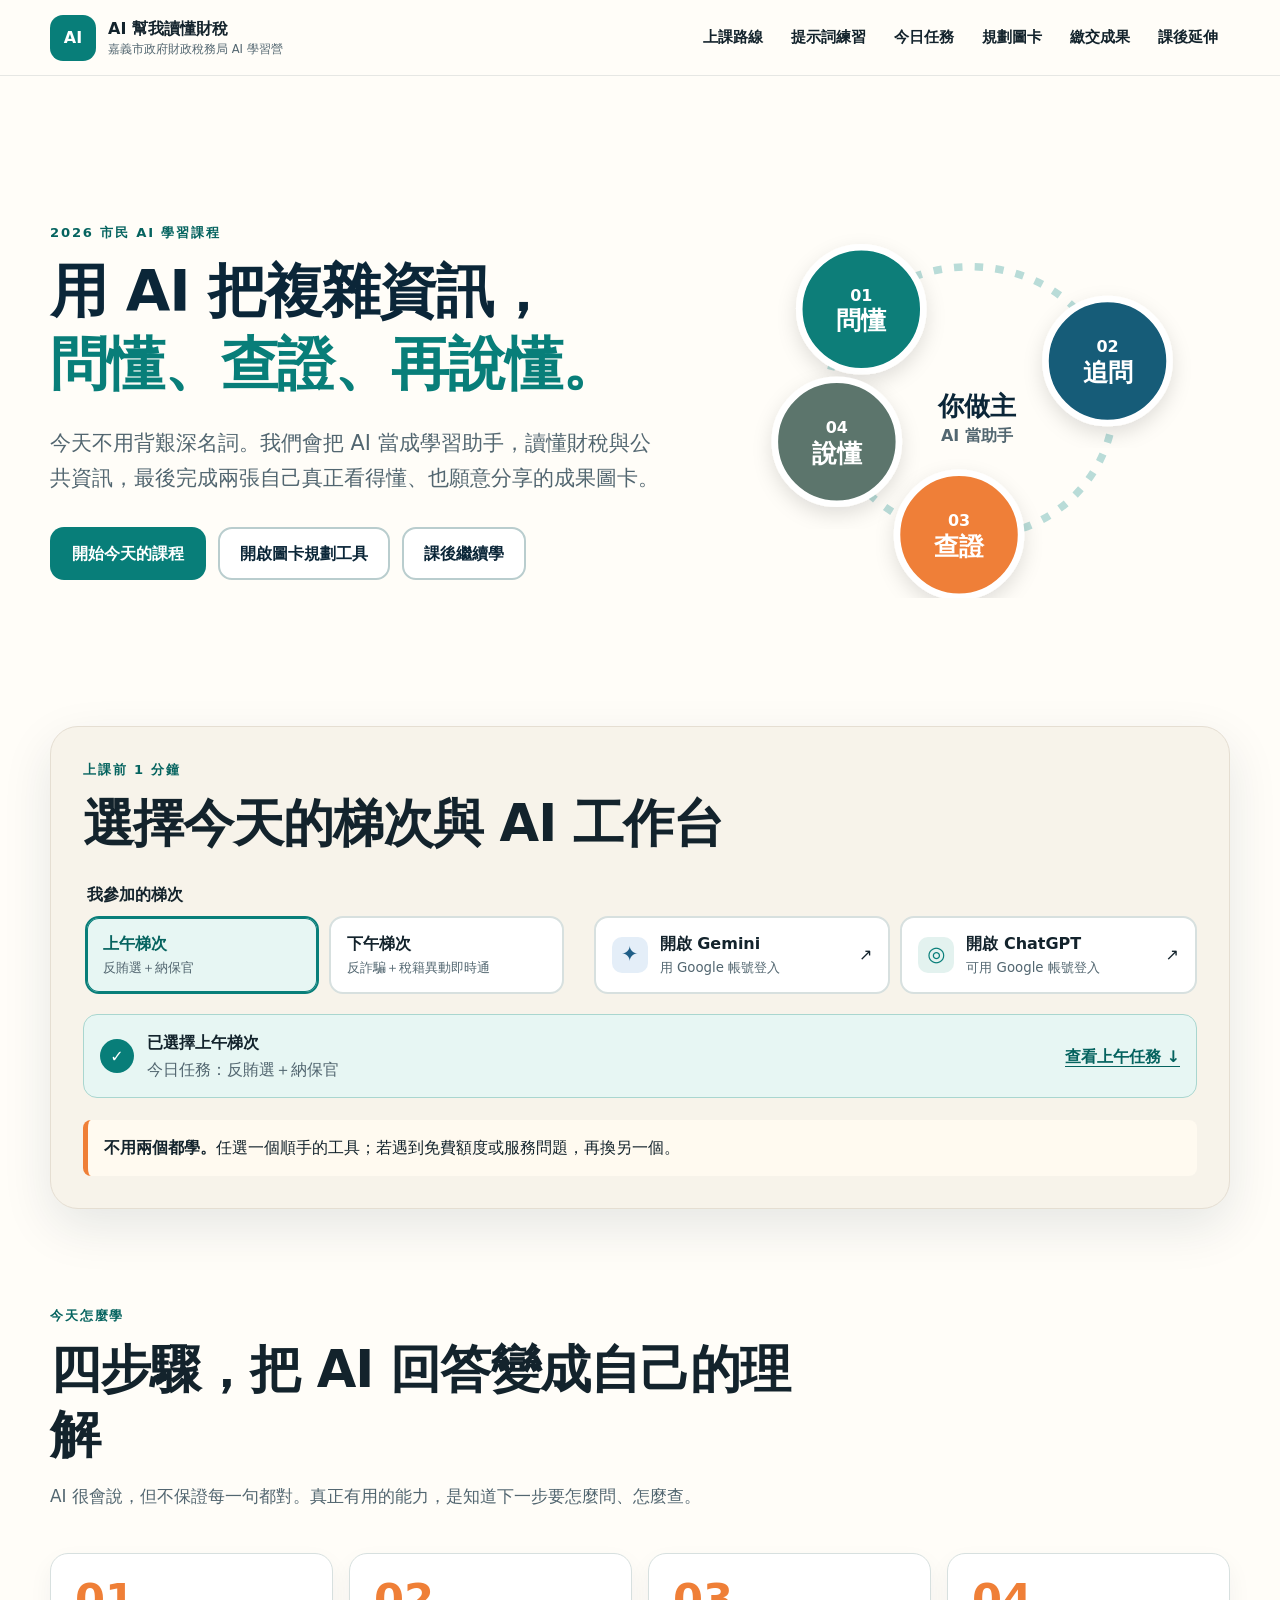
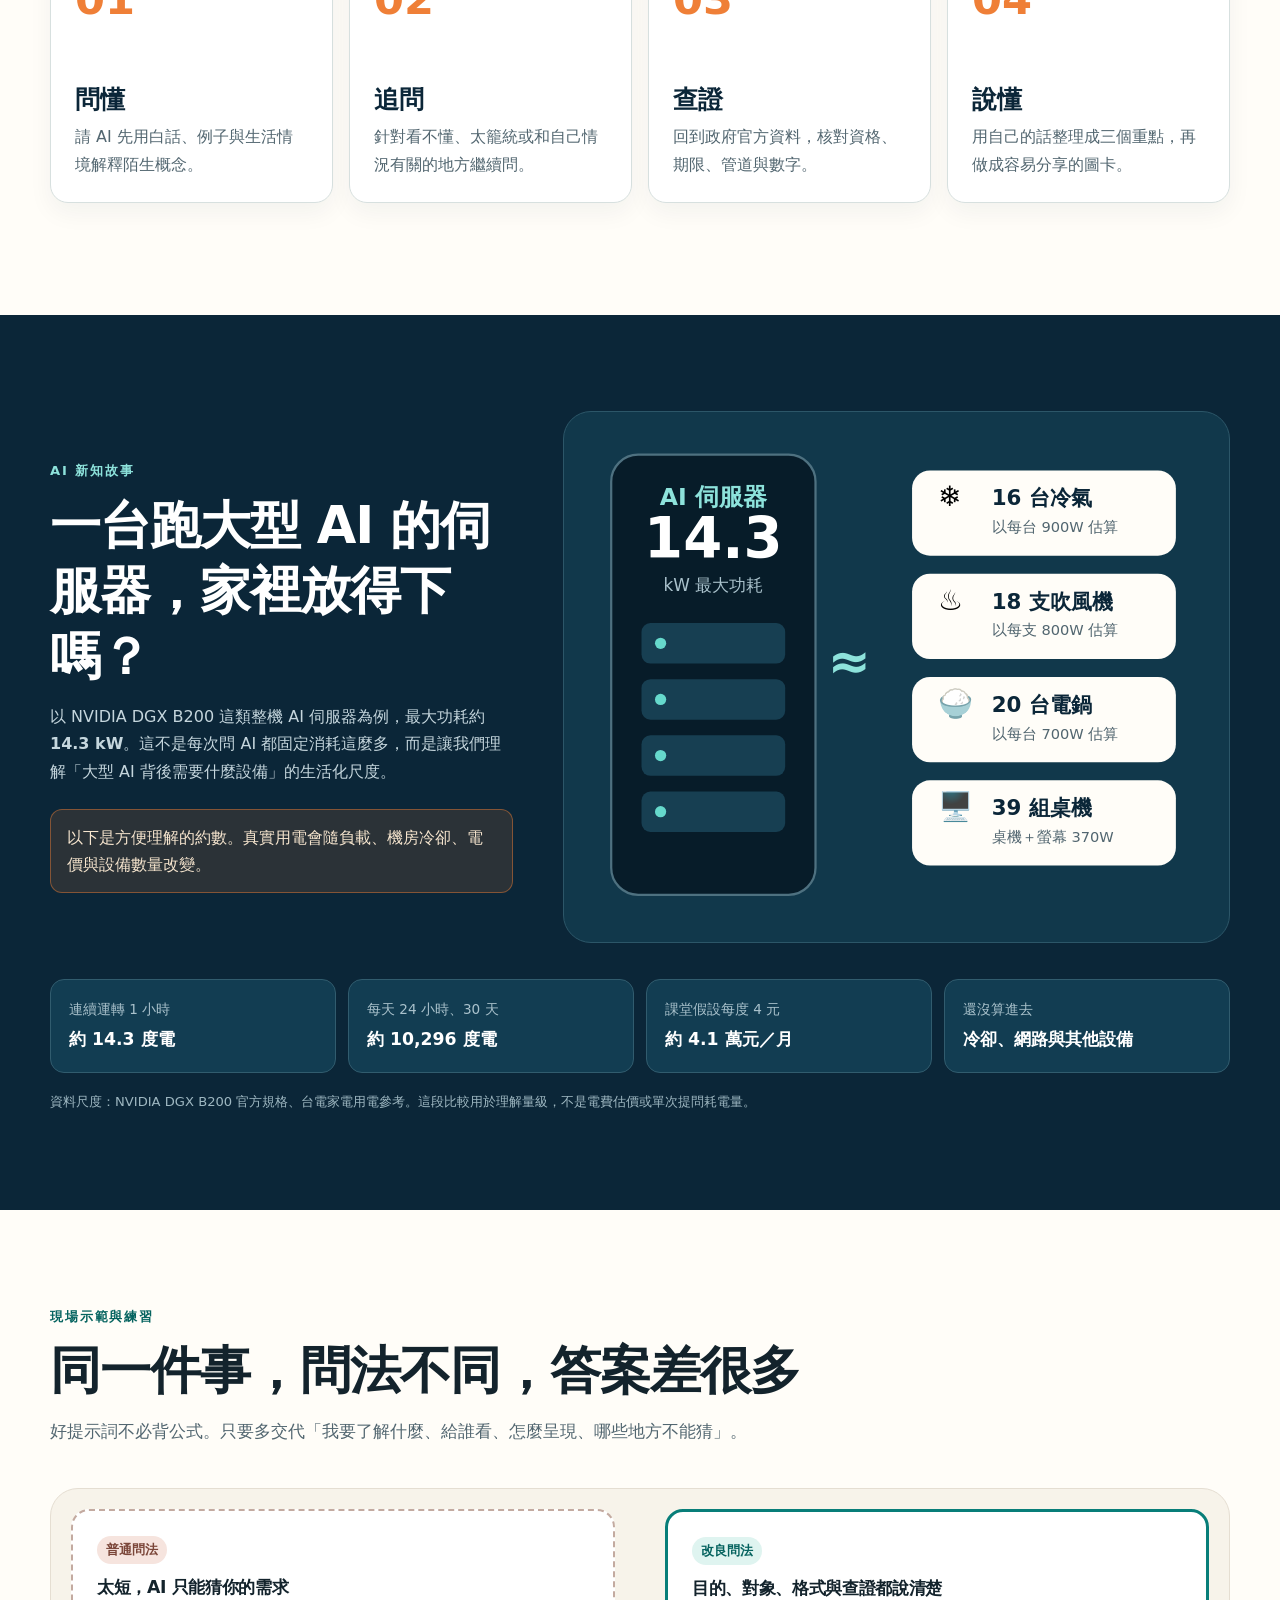
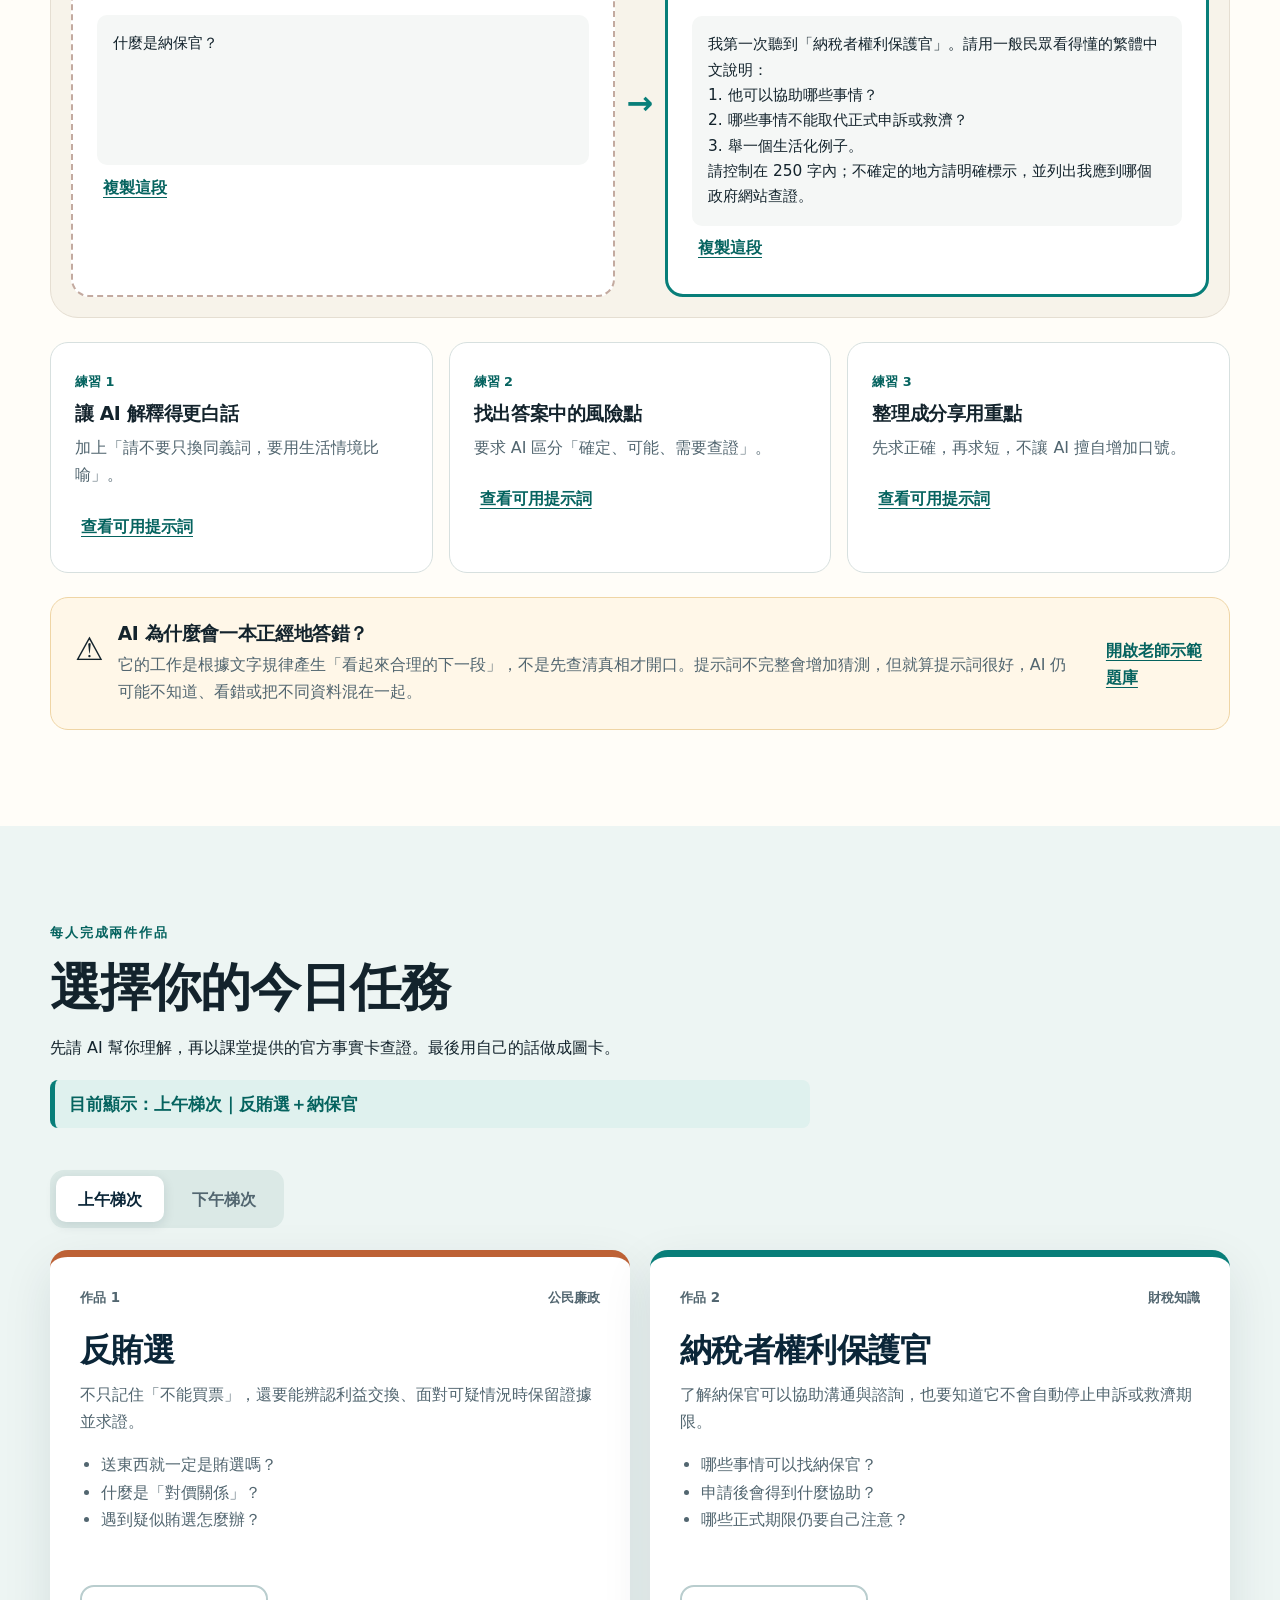
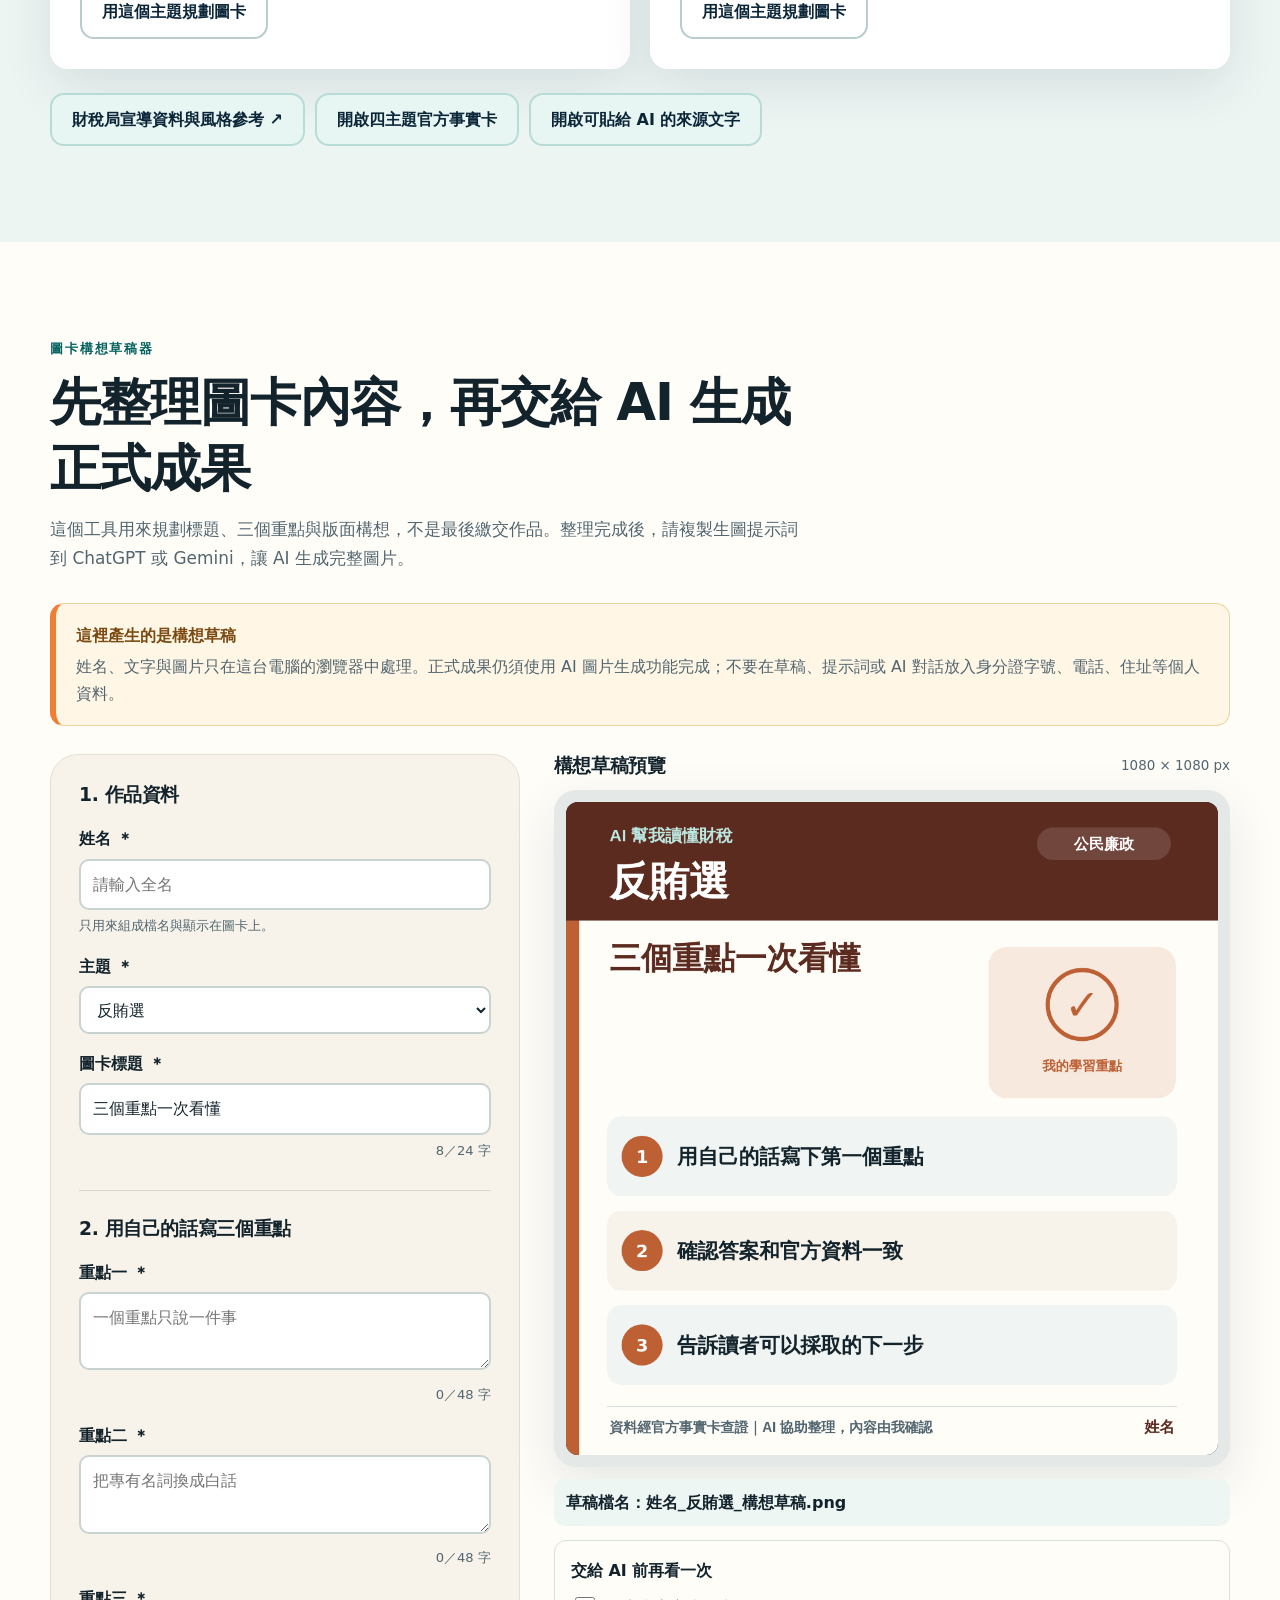
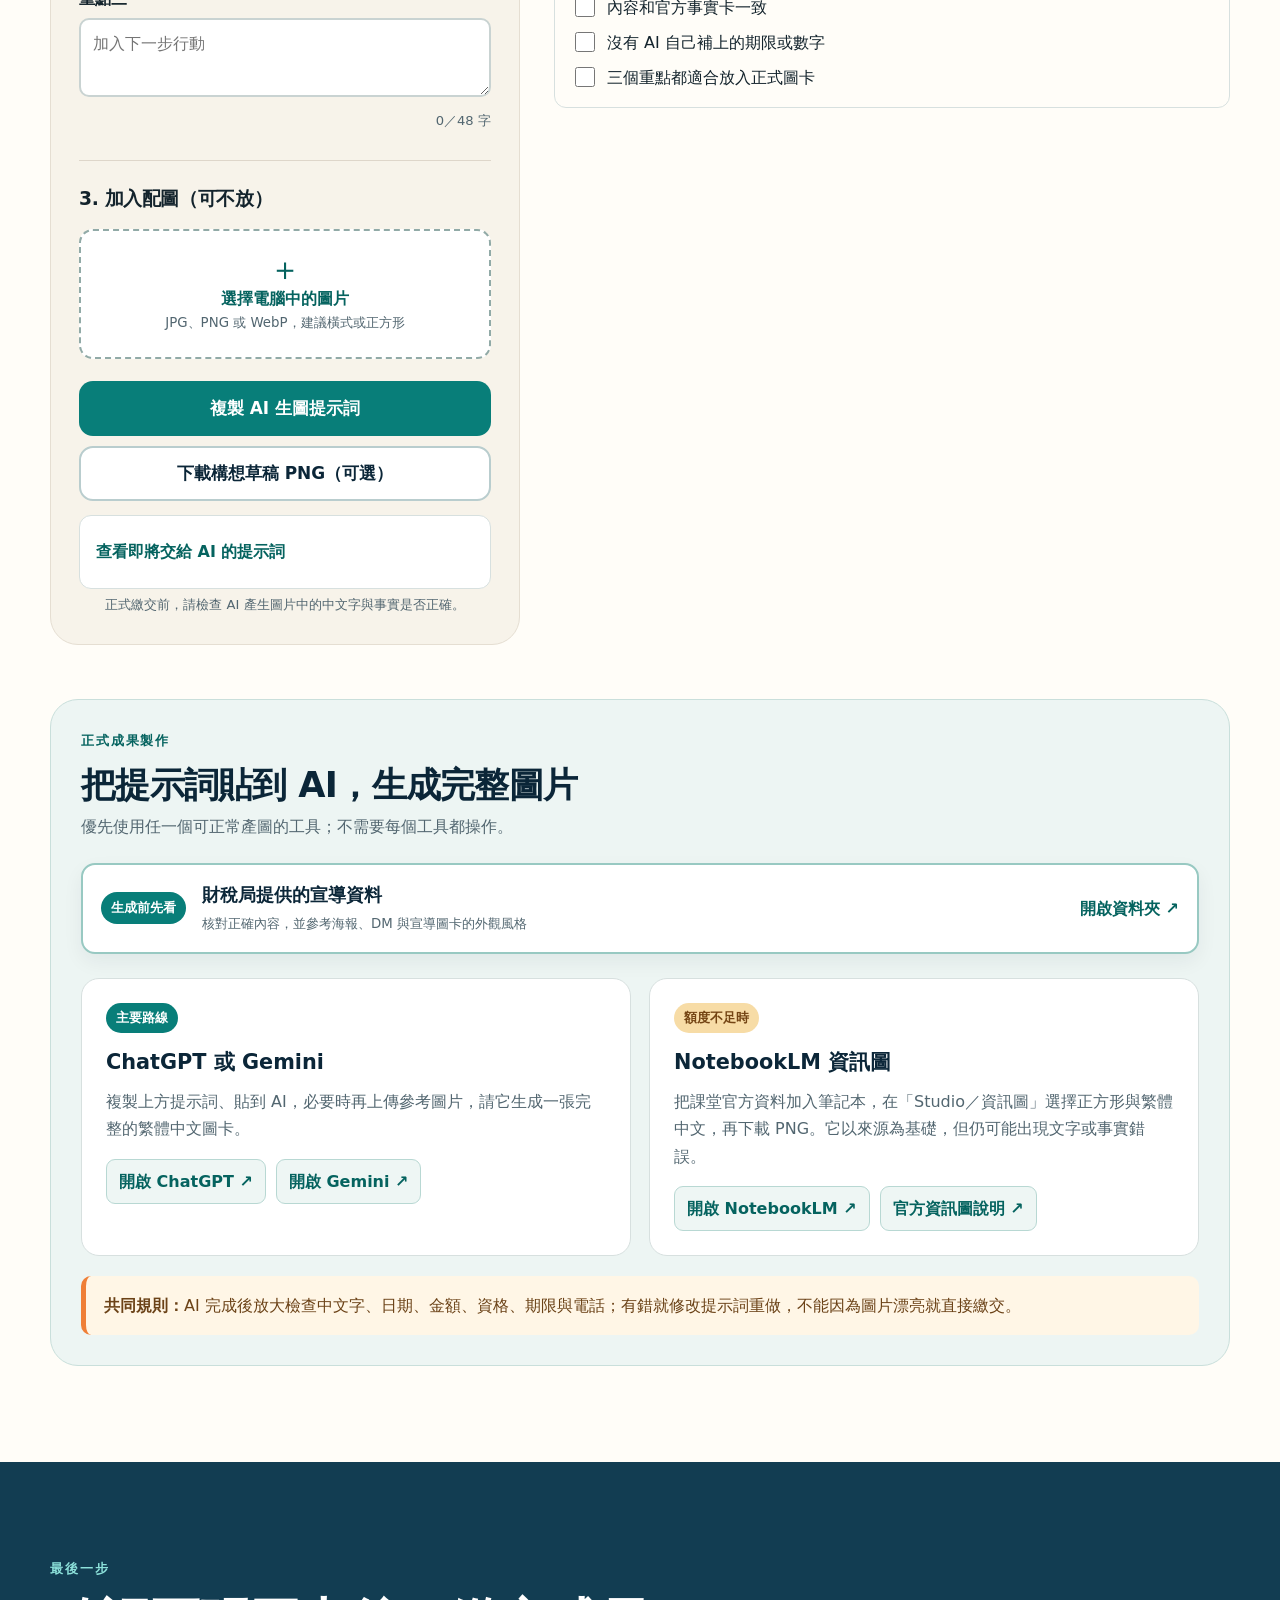
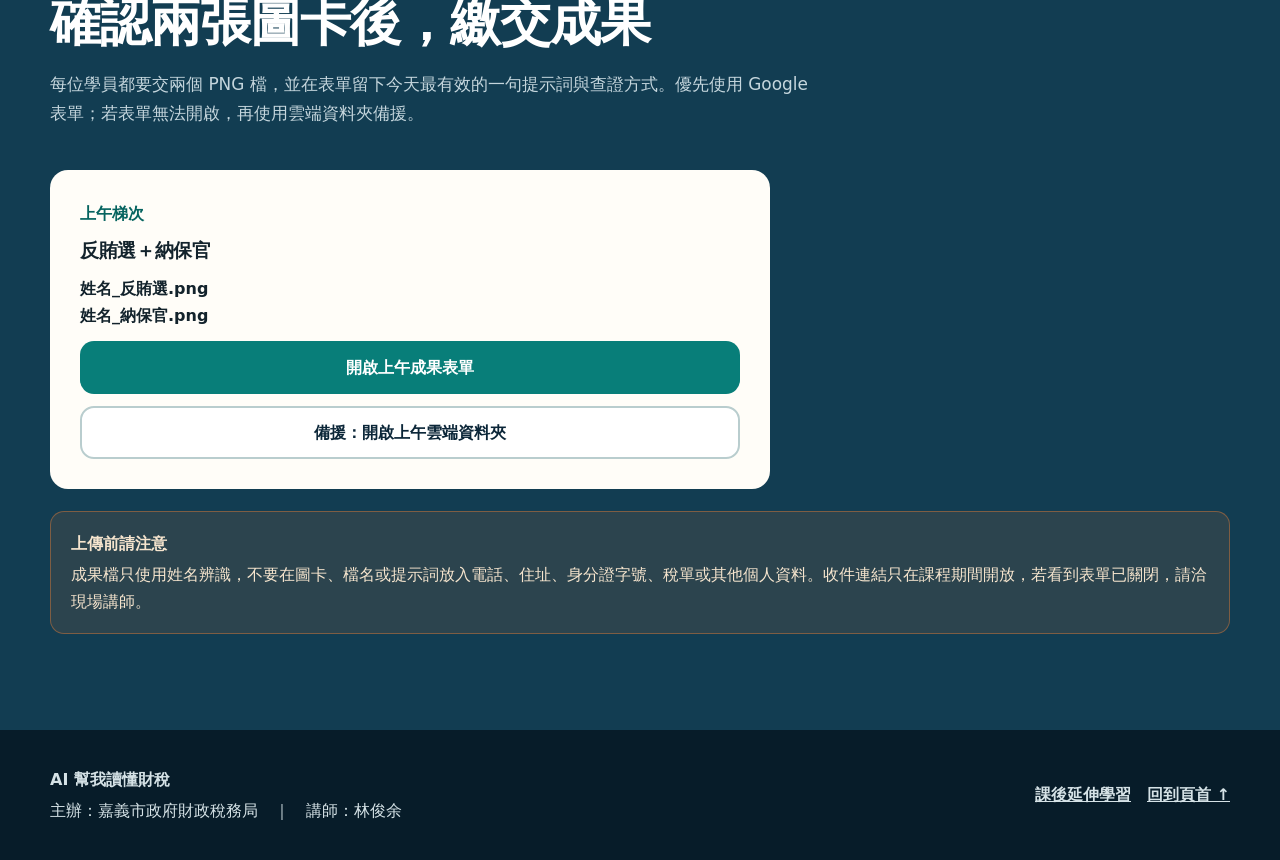
==== commit d1b212d6: "Add official campaign materials reference" ====
--- a/index.html
+++ b/index.html
@@ -5,7 +5,7 @@
   <meta name="viewport" content="width=device-width, initial-scale=1">
   <meta name="description" content="嘉義市政府財政稅務局 AI 學習營課程網站">
   <title>AI 幫我讀懂財稅｜課程學習站</title>
-  <link rel="stylesheet" href="assets/styles.css?v=20260715-3">
+  <link rel="stylesheet" href="assets/styles.css?v=20260715-4">
 </head>
 <body>
   <a class="skip-link" href="#main">跳到主要內容</a>
@@ -147,7 +147,7 @@
           <article class="mission-card theme-scam"><div class="mission-top"><span>作品 1</span><span>公民廉政</span></div><h3>反詐騙</h3><p>AI 讓聲音、影像與文字都更像真的。不要只靠「看起來像不像」，要換一條可信管道查證。</p><ul><li>接到緊急借錢訊息先做什麼？</li><li>為什麼視訊畫面也可能造假？</li><li>密碼與驗證碼可以交給誰？</li></ul><button class="use-topic button button-secondary" type="button" data-topic="反詐騙">用這個主題規劃圖卡</button></article>
           <article class="mission-card theme-notify"><div class="mission-top"><span>作品 2</span><span>財稅知識</span></div><h3>稅籍異動即時通</h3><p>先申請服務，當名下土地或房屋出現特定移轉申報時，就能收到通知並及早確認。</p><ul><li>它會通知哪些異動？</li><li>可以透過哪些管道收到？</li><li>通知本身有法律效力嗎？</li></ul><button class="use-topic button button-secondary" type="button" data-topic="稅籍異動即時通">用這個主題規劃圖卡</button></article>
         </div>
-        <div class="fact-actions"><a class="button button-light" href="resources.html#facts" target="_blank">開啟四主題官方事實卡</a><a class="button button-light" href="resources.html#ai-text" target="_blank">開啟可貼給 AI 的來源文字</a></div>
+        <div class="fact-actions"><a class="button button-light" href="https://drive.google.com/drive/folders/1tIci0MqKzvo00nXzL5HhNdyN3ZHl-eBI?usp=sharing" target="_blank" rel="noopener noreferrer">財稅局宣導資料與風格參考 ↗</a><a class="button button-light" href="resources.html#facts" target="_blank">開啟四主題官方事實卡</a><a class="button button-light" href="resources.html#ai-text" target="_blank">開啟可貼給 AI 的來源文字</a></div>
       </div>
     </section>
 
@@ -176,6 +176,7 @@
       </div>
       <section class="generation-path" aria-labelledby="generation-title">
         <div><p class="eyebrow">正式成果製作</p><h3 id="generation-title">把提示詞貼到 AI，生成完整圖片</h3><p>優先使用任一個可正常產圖的工具；不需要每個工具都操作。</p></div>
+        <a class="source-reference" href="https://drive.google.com/drive/folders/1tIci0MqKzvo00nXzL5HhNdyN3ZHl-eBI?usp=sharing" target="_blank" rel="noopener noreferrer"><span class="source-reference-label">生成前先看</span><span><strong>財稅局提供的宣導資料</strong><small>核對正確內容，並參考海報、DM 與宣導圖卡的外觀風格</small></span><span aria-hidden="true">開啟資料夾 ↗</span></a>
         <div class="generation-grid">
           <article><span class="generation-step">主要路線</span><h4>ChatGPT 或 Gemini</h4><p>複製上方提示詞、貼到 AI，必要時再上傳參考圖片，請它生成一張完整的繁體中文圖卡。</p><div class="generation-links"><a href="https://chatgpt.com/" target="_blank" rel="noopener noreferrer">開啟 ChatGPT ↗</a><a href="https://gemini.google.com/" target="_blank" rel="noopener noreferrer">開啟 Gemini ↗</a></div></article>
           <article><span class="generation-step fallback">額度不足時</span><h4>NotebookLM 資訊圖</h4><p>把課堂官方資料加入筆記本，在「Studio／資訊圖」選擇正方形與繁體中文，再下載 PNG。它以來源為基礎，但仍可能出現文字或事實錯誤。</p><div class="generation-links"><a href="https://notebooklm.google.com/" target="_blank" rel="noopener noreferrer">開啟 NotebookLM ↗</a><a href="https://support.google.com/notebooklm/answer/16758265?hl=zh-Hant" target="_blank" rel="noopener noreferrer">官方資訊圖說明 ↗</a></div></article>
--- a/assets/styles.css
+++ b/assets/styles.css
@@ -133,19 +133,21 @@
 .draft-actions { display: grid; gap: 10px; margin-top: 22px; }.generated-prompt { margin-top: 14px; padding: 14px 16px; background: var(--white); border: 1px solid var(--line); border-radius: 12px; }.generated-prompt summary { min-height: 44px; display: flex; align-items: center; color: var(--teal-dark); font-weight: 900; cursor: pointer; }.generated-prompt pre { max-height: 330px; overflow: auto; padding: 16px; background: #f4f7f6; border-radius: 10px; font-size: .88rem; }
 .preview-column { position: sticky; top: 100px; }.preview-heading { display: flex; align-items: center; justify-content: space-between; }.preview-heading h3 { margin: 0; }.preview-heading span { color: var(--muted); font-size: .84rem; }.canvas-wrap { margin-top: 12px; padding: 12px; background: #e4e8e7; border-radius: 22px; box-shadow: var(--shadow); }.canvas-wrap canvas { width: 100%; height: auto; background: var(--navy); border-radius: 12px; }.filename-preview { margin: 12px 0 0; padding: 10px 12px; background: #eef6f4; border-radius: 10px; font-weight: 800; overflow-wrap: anywhere; }.checklist { display: grid; gap: 8px; margin-top: 14px; padding: 16px; border: 1px solid var(--line); border-radius: 12px; }.checklist strong { margin-bottom: 2px; }.checklist label { display: flex; align-items: start; gap: 9px; }.checklist input { width: 20px; height: 20px; margin-top: 3px; accent-color: var(--teal); }
 .generation-path { margin-top: 54px; padding: 30px; background: #edf5f3; border: 1px solid #c9dfdb; border-radius: var(--radius-lg); }.generation-path h3 { margin-bottom: 6px; color: var(--navy); font-size: clamp(1.6rem,3vw,2.2rem); }.generation-path > div:first-child > p:last-child { color: var(--muted); }.generation-grid { display: grid; grid-template-columns: 1fr 1fr; gap: 18px; margin-top: 24px; }.generation-grid article { padding: 24px; background: var(--white); border: 1px solid var(--line); border-radius: var(--radius-md); }.generation-grid h4 { margin: 12px 0 8px; color: var(--navy); font-size: 1.3rem; }.generation-grid p { color: var(--muted); }.generation-step { display: inline-flex; padding: 4px 10px; color: var(--white); background: var(--teal); border-radius: 99px; font-size: .8rem; font-weight: 900; }.generation-step.fallback { color: #744514; background: #f7dca6; }.generation-links { display: flex; flex-wrap: wrap; gap: 10px; }.generation-links a { min-height: 44px; display: inline-flex; align-items: center; padding: 8px 12px; color: var(--teal-dark); background: #eef6f4; border: 1px solid #b8d8d3; border-radius: 9px; font-weight: 900; text-decoration: none; }.generation-links a:hover { border-color: var(--teal); }.generation-check { margin: 20px 0 0; padding: 16px 18px; color: #6b4217; background: #fff6e6; border-left: 5px solid var(--orange); border-radius: 10px; }
+.source-reference { min-height: 88px; display: grid; grid-template-columns: auto 1fr auto; align-items: center; gap: 16px; margin-top: 22px; padding: 16px 18px; color: var(--ink); background: var(--white); border: 2px solid #98c9c2; border-radius: 14px; text-decoration: none; box-shadow: 0 8px 20px rgba(11,38,56,.06); transition: border-color .18s ease, transform .18s ease; }.source-reference:hover { border-color: var(--teal); transform: translateY(-2px); }.source-reference-label { padding: 5px 10px; color: var(--white); background: var(--teal); border-radius: 99px; font-size: .8rem; font-weight: 900; }.source-reference strong, .source-reference small { display: block; }.source-reference strong { color: var(--navy); font-size: 1.1rem; }.source-reference small { margin-top: 3px; color: var(--muted); }.source-reference > span:last-child { color: var(--teal-dark); font-weight: 900; }
 
 .submit-section { color: var(--white); background: var(--navy-2); }.submit-section .section-heading h2 { color: white; }.submit-section .section-heading p:last-child { color: #c5d6dd; }.submit-grid { display: grid; grid-template-columns: minmax(0, 720px); gap: 20px; }.submit-card { display: grid; gap: 12px; padding: 30px; color: var(--ink); background: var(--paper); border-radius: var(--radius-md); animation: panel-enter .22s ease-out; }.submit-card > span { color: var(--teal-dark); font-weight: 900; }.submit-card h3, .submit-card p { margin: 0; }.submit-card code { font-family: inherit; font-weight: 800; }.privacy-reminder { margin-top: 22px; padding: 18px 20px; color: #f6e5ce; background: rgba(239,127,55,.12); border: 1px solid rgba(239,127,55,.42); border-radius: 14px; }.privacy-reminder p { margin: 3px 0 0; }
 .site-footer { min-height: 130px; display: flex; align-items: center; justify-content: space-between; gap: 24px; padding: 30px max(20px, calc((100% - var(--content)) / 2)); background: #071c29; color: #d5e2e6; }.site-footer p { margin: 4px 0 0; }.site-footer a { font-weight: 800; }.footer-links, .header-links { display: flex; flex-wrap: wrap; gap: 16px; }.header-links { justify-content: space-between; }
 .toast { position: fixed; z-index: 500; left: 50%; bottom: 28px; transform: translate(-50%, 150%); max-width: min(90vw, 520px); padding: 12px 18px; color: var(--white); background: #071c29; border-radius: 12px; box-shadow: 0 10px 30px rgba(0,0,0,.25); opacity: 0; transition: transform .2s ease, opacity .2s ease; }.toast.show { transform: translate(-50%, 0); opacity: 1; }
 
 .resource-page { background: #f4f7f6; }.resource-header { color: var(--white); background: var(--navy); }.resource-header .section-shell { padding-block: 70px; }.resource-header a { color: #9fe2da; font-weight: 800; }.resource-header h1 { max-width: 850px; margin: 22px 0 12px; font-size: clamp(2.4rem, 5vw, 4.4rem); }.resource-header p { max-width: 760px; color: #c5d6dd; }.resource-nav { position: sticky; z-index: 20; top: 0; display: flex; flex-wrap: wrap; gap: 8px; padding-block: 12px; background: rgba(244,247,246,.96); border-bottom: 1px solid var(--line); backdrop-filter: blur(12px); }.resource-nav a { min-height: 44px; display: inline-flex; align-items: center; padding: 7px 14px; color: var(--navy); background: var(--white); border: 1px solid var(--line); border-radius: 99px; text-decoration: none; font-weight: 800; }.resource-content { padding-block: 64px 100px; }.resource-section { scroll-margin-top: 90px; }.resource-section + .resource-section { margin-top: 74px; padding-top: 66px; border-top: 2px solid var(--line); }.resource-section > h2 { font-size: clamp(2rem,4vw,3rem); }.resource-intro { max-width: 790px; color: var(--muted); }.resource-grid { display: grid; grid-template-columns: 1fr 1fr; gap: 20px; margin-top: 28px; }.resource-card { padding: 28px; background: var(--white); border: 1px solid var(--line); border-radius: var(--radius-md); box-shadow: 0 10px 28px rgba(11,38,56,.06); }.resource-card h3 { margin-bottom: 8px; color: var(--navy); font-size: 1.75rem; }.resource-card h4 { margin: 24px 0 6px; color: var(--teal-dark); }.resource-card ul { padding-left: 1.35em; }.resource-card li + li { margin-top: 7px; }.resource-card .key-line { padding: 12px 14px; background: var(--cream); border-left: 5px solid var(--orange); border-radius: 8px; font-weight: 750; }.source-list a { overflow-wrap: anywhere; color: var(--teal-dark); }.paste-card { padding: 22px; background: #eef6f4; border: 1px solid #bfdbd6; border-radius: 14px; }.paste-card + .paste-card { margin-top: 18px; }.paste-card h3 { margin-bottom: 12px; }.paste-card pre { padding: 18px; background: var(--white); border: 1px solid var(--line); border-radius: 10px; }.demo-list { display: grid; gap: 18px; margin-top: 28px; counter-reset: demo; }.demo-item { padding: 26px; background: var(--white); border: 1px solid var(--line); border-radius: var(--radius-md); }.demo-item h3 { margin-bottom: 10px; }.demo-item blockquote { margin: 14px 0; padding: 14px 16px; background: var(--cream); border-left: 5px solid var(--teal); }.demo-item p:last-child { margin-bottom: 0; }.resource-warning { padding: 20px; background: #fff6e6; border: 1px solid #ecd29e; border-radius: 14px; }
+.official-materials-card { display: grid; grid-template-columns: 1.2fr .8fr; gap: 28px; padding: 32px; background: var(--white); border: 2px solid #9bcac3; border-radius: var(--radius-lg); box-shadow: var(--shadow); }.official-materials-card h2 { max-width: 720px; margin-bottom: 12px; color: var(--navy); font-size: clamp(2rem,4vw,3rem); }.official-materials-card > div > p:not(.eyebrow) { max-width: 700px; color: var(--muted); }.official-materials-card aside { padding: 24px; background: #eef6f4; border-radius: var(--radius-md); }.official-materials-card aside > strong { color: var(--navy); font-size: 1.15rem; }.official-materials-card ol { margin-bottom: 0; padding-left: 1.35em; }.official-materials-card li + li { margin-top: 12px; }.official-materials-card li span { display: block; color: var(--teal-dark); font-weight: 900; }
 
 .extension-page { background: #f4f7f6; }.extension-hero { color: var(--white); background: linear-gradient(135deg, #0b2638 0%, #123d52 55%, #087e79 130%); }.extension-hero .section-shell { padding-block: 76px; }.extension-hero h1 { max-width: 900px; margin: 24px 0 16px; font-size: clamp(2.5rem, 5vw, 4.6rem); }.extension-hero p { max-width: 790px; color: #d2e2e7; font-size: 1.08rem; }.extension-hero a { color: #9fe2da; font-weight: 800; }.extension-content { padding-block: 68px 110px; }.learning-map { display: grid; grid-template-columns: repeat(4, 1fr); gap: 14px; margin: 28px 0 76px; padding: 0; list-style: none; }.learning-map a { min-height: 155px; display: flex; flex-direction: column; justify-content: space-between; padding: 22px; background: var(--white); border: 1px solid var(--line); border-radius: var(--radius-md); box-shadow: 0 10px 28px rgba(11,38,56,.06); text-decoration: none; }.learning-map span { color: var(--orange); font-size: 2rem; font-weight: 900; }.learning-map strong { color: var(--navy); font-size: 1.15rem; }.extension-section { scroll-margin-top: 88px; }.extension-section + .extension-section { margin-top: 82px; padding-top: 74px; border-top: 2px solid var(--line); }.extension-section > h2 { font-size: clamp(2rem,4vw,3.1rem); }.extension-lead { max-width: 790px; color: var(--muted); }.lesson-grid { display: grid; grid-template-columns: .78fr 1.22fr; gap: 22px; margin-top: 28px; }.lesson-card { padding: 28px; background: var(--white); border: 1px solid var(--line); border-radius: var(--radius-md); box-shadow: 0 10px 28px rgba(11,38,56,.05); }.lesson-card h3 { color: var(--navy); }.lesson-card ol, .lesson-card ul { padding-left: 1.35em; }.lesson-card li + li { margin-top: 8px; }.time-badge { display: inline-block; margin-bottom: 14px; padding: 4px 11px; color: var(--teal-dark); background: #e0f2ef; border-radius: 99px; font-size: .82rem; font-weight: 900; }.prompt-box { position: relative; padding: 22px; background: #eef6f4; border: 1px solid #bfdbd6; border-radius: 14px; }.prompt-box pre { padding-right: 120px; }.prompt-box .copy-extension { position: absolute; top: 14px; right: 14px; min-height: 40px; padding: 7px 12px; color: var(--teal-dark); background: var(--white); border: 1px solid #a9cbc6; border-radius: 9px; font-weight: 800; cursor: pointer; }.prompt-box + .prompt-box { margin-top: 14px; }.tool-shelf { display: grid; grid-template-columns: repeat(3, 1fr); gap: 16px; margin-top: 26px; }.tool-shelf a { display: block; padding: 22px; background: var(--white); border: 1px solid var(--line); border-radius: 14px; text-decoration: none; }.tool-shelf strong, .tool-shelf small { display: block; }.tool-shelf strong { color: var(--navy); font-size: 1.15rem; }.tool-shelf small { margin-top: 4px; color: var(--muted); }.extension-caution { margin-top: 24px; padding: 20px; background: #fff6e6; border: 1px solid #ecd29e; border-radius: 14px; }.extension-caution strong { color: #7b4a12; }.extension-next { margin-top: 28px; padding: 26px; color: var(--white); background: var(--navy-2); border-radius: var(--radius-md); }.extension-next h3 { margin-bottom: 8px; }.extension-next p { margin-bottom: 0; color: #c5d6dd; }
 
 @media (max-width: 920px) {
   .menu-button { display: block; }
   .site-nav { position: absolute; top: 70px; right: 20px; width: min(320px, calc(100% - 40px)); display: none; flex-direction: column; padding: 10px; background: var(--paper); border: 1px solid var(--line); border-radius: 14px; box-shadow: var(--shadow); }.site-nav.open { display: flex; }
-  .hero, .story-grid, .maker-layout, .lesson-grid { grid-template-columns: 1fr; }.hero { padding-block: 56px; }.hero-visual { max-width: 580px; margin: 0 auto; }.generation-grid { grid-template-columns: 1fr; }
+  .hero, .story-grid, .maker-layout, .lesson-grid, .official-materials-card { grid-template-columns: 1fr; }.hero { padding-block: 56px; }.hero-visual { max-width: 580px; margin: 0 auto; }.generation-grid { grid-template-columns: 1fr; }
   .learning-map { grid-template-columns: 1fr 1fr; }.tool-shelf { grid-template-columns: 1fr; }
   .quick-grid { grid-template-columns: 1fr; }.route-grid, .fact-strip { grid-template-columns: 1fr 1fr; }.maker-layout { gap: 24px; }.preview-column { position: static; max-width: 680px; margin-inline: auto; }
 }
@@ -157,7 +159,7 @@
   .wrong-demo { align-items: flex-start; flex-direction: column; }.mission-card ul { min-height: auto; }.fact-actions .button { width: 100%; }
   .maker-form { padding: 20px; }.maker-layout { grid-template-columns: minmax(0,1fr); }.preview-heading { align-items: flex-start; flex-direction: column; }
   .site-footer { align-items: flex-start; flex-direction: column; }.footer-links, .header-links { flex-direction: column; gap: 8px; }
-  .resource-grid { grid-template-columns: 1fr; }.resource-header .section-shell { padding-block: 52px; }.resource-nav { flex-wrap: nowrap; overflow-x: auto; }.resource-nav a { flex: 0 0 auto; }
+  .resource-grid { grid-template-columns: 1fr; }.resource-header .section-shell { padding-block: 52px; }.resource-nav { flex-wrap: nowrap; overflow-x: auto; }.resource-nav a { flex: 0 0 auto; }.official-materials-card { padding: 22px; }.source-reference { grid-template-columns: 1fr; }.source-reference > span:last-child { min-height: 44px; display: flex; align-items: center; }
   .learning-map { grid-template-columns: 1fr; }.prompt-box pre { padding: 52px 0 0; }.prompt-box .copy-extension { left: 14px; right: auto; }
 }
 @media (prefers-reduced-motion: reduce) { html { scroll-behavior: auto; } *, *::before, *::after { animation-duration: .01ms !important; transition-duration: .01ms !important; } }
